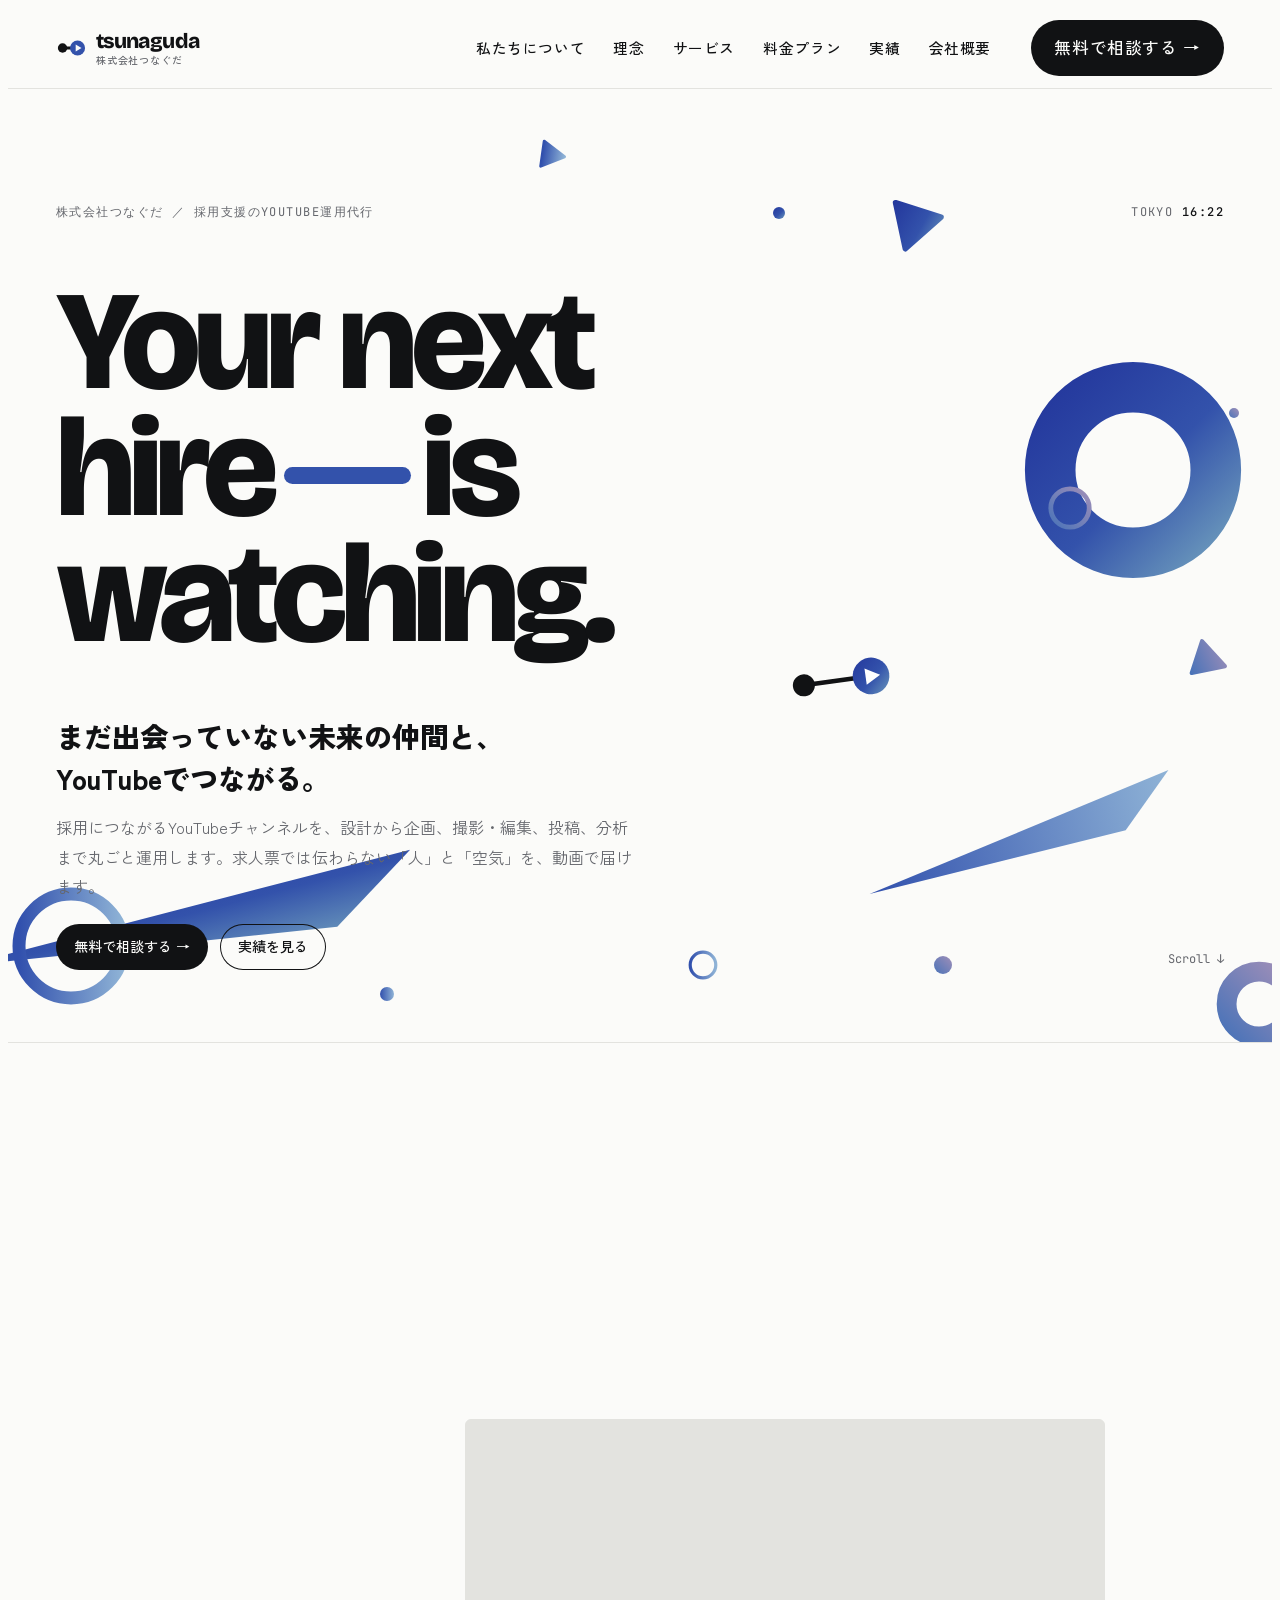
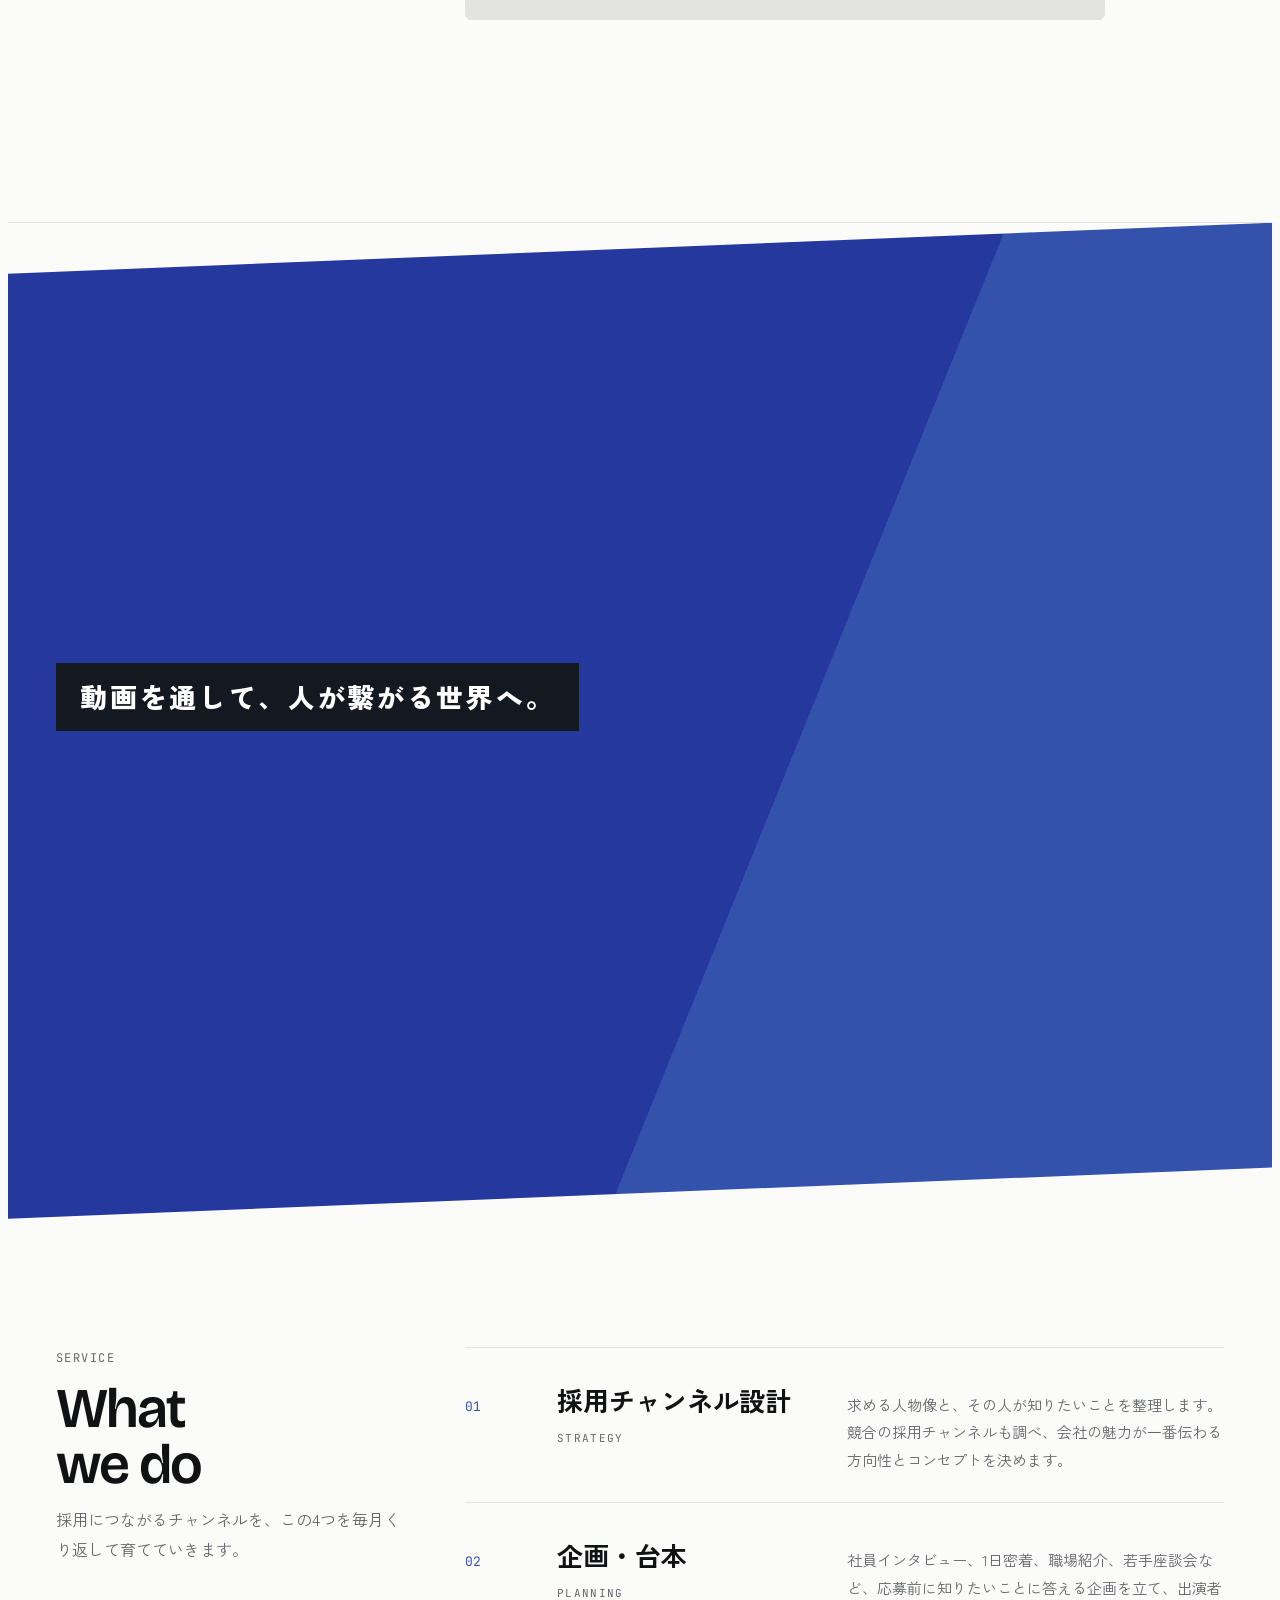
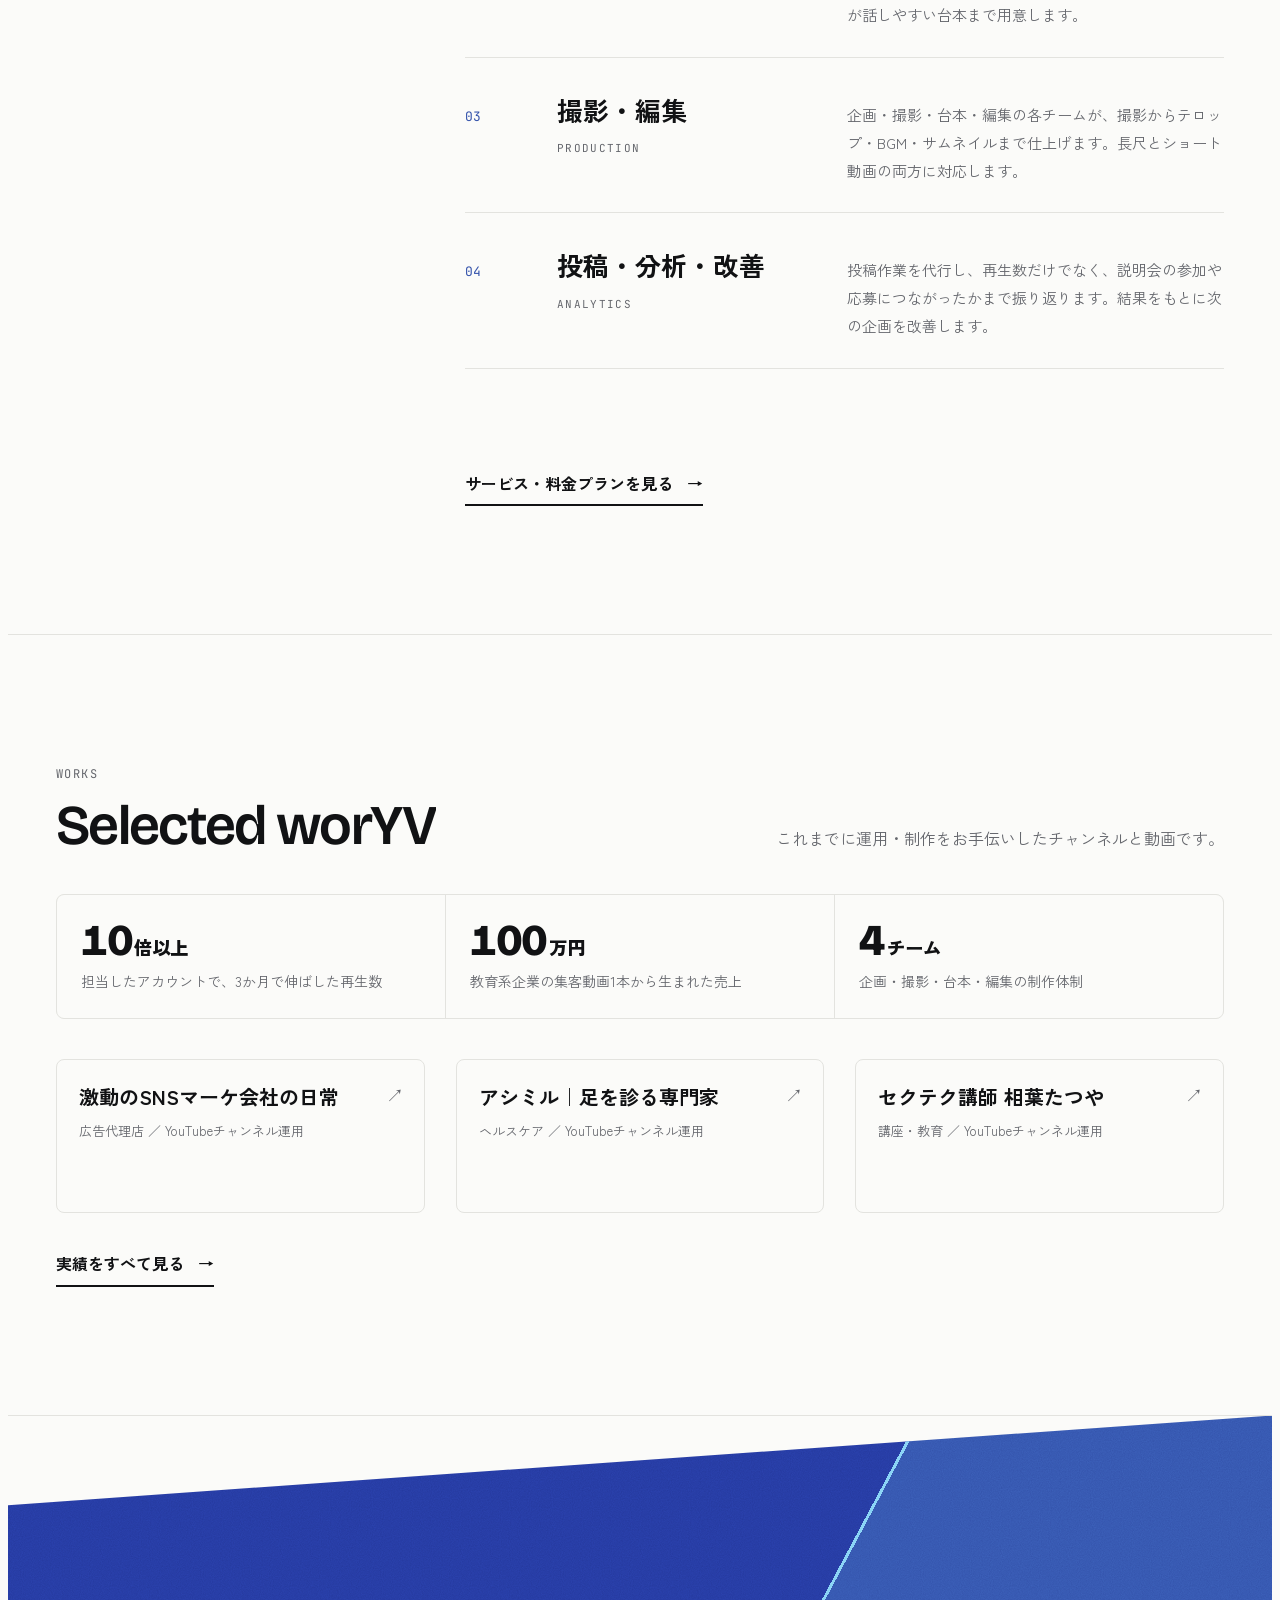
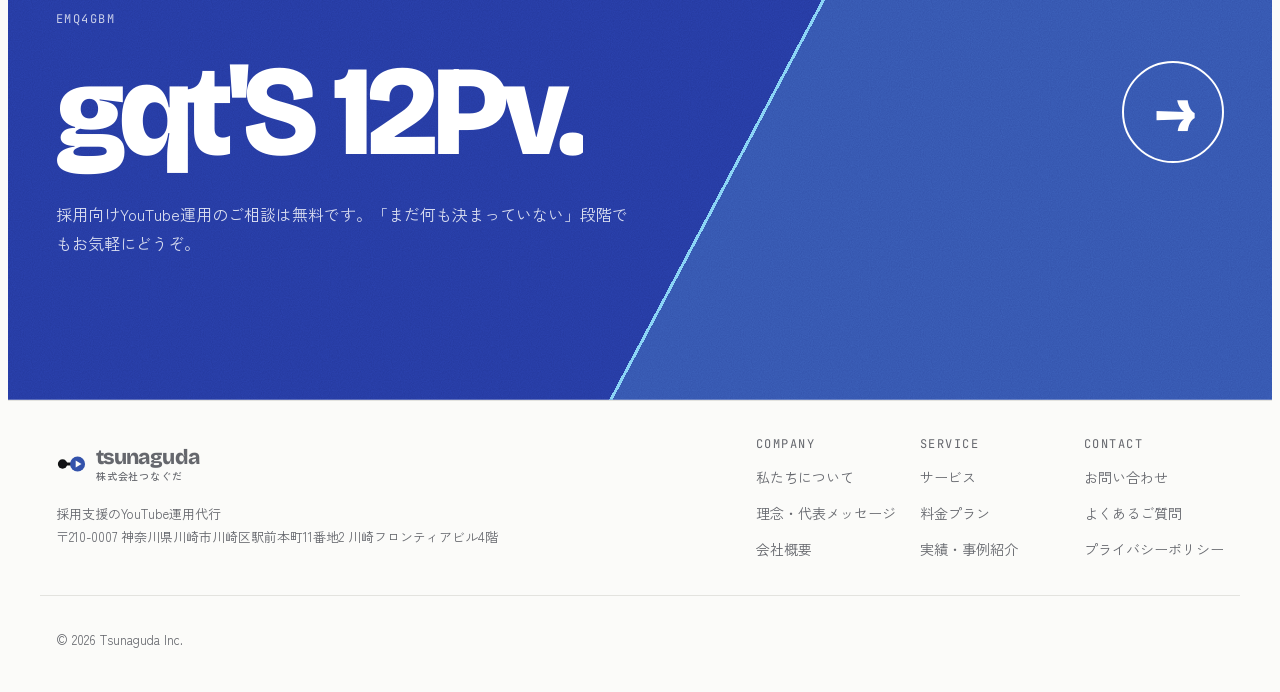
==== index.html @ e2d6ec3a "Add favicon.ico, PNG icons and raster Organization logo for search results Co-Authored-By: Claude Op" ====
<!doctype html>
<html lang="ja">
<head>
<meta charset="utf-8">
<meta name="viewport" content="width=device-width, initial-scale=1, viewport-fit=cover">
<title>株式会社つなぐだ｜採用支援のYouTube運用代行</title>
<meta name="description" content="株式会社つなぐだ（tsunaguda）は、採用支援に特化したYouTube運用代行会社です。求人票では伝わらない社員や職場の姿を動画で届け、未来の仲間との出会いをつくります。">
<link rel="canonical" href="https://tsunaguda.com/">
<link rel="icon" href="favicon.ico" sizes="48x48">
<link rel="icon" href="assets/icon-192.png" type="image/png" sizes="192x192">
<link rel="icon" href="logo.svg" type="image/svg+xml">
<link rel="apple-touch-icon" href="assets/apple-touch-icon.png">
<meta name="apple-mobile-web-app-title" content="つなぐだ">
<meta property="og:type" content="website">
<meta property="og:site_name" content="株式会社つなぐだ">
<meta property="og:title" content="株式会社つなぐだ｜採用支援のYouTube運用代行">
<meta property="og:description" content="株式会社つなぐだ（tsunaguda）は、採用支援に特化したYouTube運用代行会社です。求人票では伝わらない社員や職場の姿を動画で届け、未来の仲間との出会いをつくります。">
<meta property="og:url" content="https://tsunaguda.com/">
<meta property="og:locale" content="ja_JP">
<meta property="og:image" content="https://tsunaguda.com/assets/og.jpg">
<meta property="og:image:width" content="1200">
<meta property="og:image:height" content="630">
<meta property="og:image:alt" content="株式会社つなぐだ 採用支援のYouTube運用代行">
<meta name="twitter:card" content="summary_large_image">
<meta name="twitter:image" content="https://tsunaguda.com/assets/og.jpg">
<script type="application/ld+json">{"@context": "https://schema.org", "@type": "Organization", "name": "株式会社つなぐだ", "alternateName": ["つなぐだ", "tsunaguda", "Tsunaguda Inc.", "ツナグダ", "株式会社ツナグダ"], "url": "https://tsunaguda.com/", "logo": "https://tsunaguda.com/assets/logo-512.png", "description": "採用支援のYouTubeチャンネル運用代行／動画の企画・制作／UGCショート動画広告の制作", "slogan": "動画を通して人と人がつながる世界の実現", "foundingDate": "2026-09-01", "founder": {"@type": "Person", "name": "水谷 柾一朗"}, "address": {"@type": "PostalAddress", "postalCode": "210-0007", "addressRegion": "神奈川県", "addressLocality": "川崎市川崎区", "streetAddress": "駅前本町11番地2 川崎フロンティアビル4階", "addressCountry": "JP"}, "legalName": "株式会社つなぐだ", "identifier": {"@type": "PropertyValue", "propertyID": "法人番号", "value": "8020001170262"}, "email": "m.mizutani@tsunaguda.com", "@id": "https://tsunaguda.com/#organization"}</script>
<script type="application/ld+json">{"@context": "https://schema.org", "@type": "WebSite", "@id": "https://tsunaguda.com/#website", "url": "https://tsunaguda.com/", "name": "株式会社つなぐだ", "alternateName": "つなぐだ", "inLanguage": "ja", "publisher": {"@id": "https://tsunaguda.com/#organization"}}</script>
<link rel="preconnect" href="https://fonts.googleapis.com">
<link rel="preconnect" href="https://fonts.gstatic.com" crossorigin>
<link rel="stylesheet" href="https://fonts.googleapis.com/css2?family=Bricolage+Grotesque:opsz,wght@12..96,400;12..96,600;12..96,800&family=Zen+Kaku+Gothic+New:wght@400;500;700;900&family=JetBrains+Mono:wght@400;500&display=swap">
<link rel="stylesheet" href="assets/style.css?v=202610220549">
<script>document.documentElement.classList.add('js');try{var t=sessionStorage.getItem('pt');if(t){sessionStorage.removeItem('pt');document.documentElement.classList.add('seen','pt-in');window.__pt=t;}}catch(e){}</script>
</head>
<body>
<svg width="0" height="0" style="position:absolute" aria-hidden="true">
  <symbol id="mark" viewBox="0 0 32 32">
    <!-- 2つの点を線でつなぎ、右の点を再生ボタンにした「つなぐ」マーク -->
    <path class="mk-l" d="M8 16 H20"/>
    <circle class="mk-a" cx="7" cy="16" r="5"/>
    <circle class="mk-b" cx="23" cy="16" r="8"/>
    <path class="mk-p" d="M21 12.2 L27.2 16 L21 19.8 Z"/>
  </symbol>
</svg>

<div class="pt" aria-hidden="true"><i class="pt-a"></i><i class="pt-b"></i></div>
<div class="intro grain" aria-hidden="true">
  <div class="intro-inner">
    <svg class="intro-mark" viewBox="0 0 32 32"><path class="im-line" d="M8 16 H20"/><circle class="im-a" cx="7" cy="16" r="5"/><circle class="im-b" cx="23" cy="16" r="8"/><path class="im-p" d="M21 12.2 L27.2 16 L21 19.8 Z"/></svg>
    <div class="intro-word"><span style="--i:0">t</span><span style="--i:1">s</span><span style="--i:2">u</span><span style="--i:3">n</span><span style="--i:4">a</span><span style="--i:5">g</span><span style="--i:6">u</span><span style="--i:7">d</span><span style="--i:8">a</span></div>
    <div class="intro-sub">YouTube for Recruiting</div>
  </div>
</div>
<header>
  <div class="wrap">
    <a class="logo" href="./" aria-label="株式会社つなぐだ ホームへ">
      <svg><use href="#mark"/></svg>
      <span class="word">tsunaguda<small>株式会社つなぐだ</small></span>
    </a>
    <button class="menu-btn" id="menu-btn" type="button" aria-expanded="false" aria-controls="gnav"><span></span><span></span><span class="sr">メニュー</span></button>
    <nav aria-label="メインメニュー" id="gnav">
      <a href="about/">私たちについて</a>
      <a href="philosophy/">理念</a>
      <a href="service/">サービス</a>
      <a href="plan/">料金プラン</a>
      <a href="works/">実績</a>
      <a href="company/">会社概要</a>
      <a class="btn" href="contact/">無料で相談する →</a>
    </nav>
  </div>
</header>

<main id="top">
  <section class="hero">
    <div class="wrap">
      <div class="hero-meta">
        <h1 class="label" style="font-size:12px;font-weight:400">株式会社つなぐだ ／ 採用支援のYouTube運用代行</h1>
        <span class="label clock">Tokyo <b id="clock">--:--</b></span>
      </div>
      <p class="display" aria-hidden="true"><span class="ln"><span>Your next</span></span><span class="ln"><span>hire<span class="thread"></span>is</span></span><span class="ln"><span>watching.</span></span></p>
      <div class="hero-foot">
        <div class="hero-copy">
          <strong>まだ出会っていない未来の仲間と、<br>YouTubeでつながる。</strong>
          <p>採用につながるYouTubeチャンネルを、設計から企画、撮影・編集、投稿、分析まで丸ごと運用します。求人票では伝わらない「人」と「空気」を、動画で届けます。</p>
          <div class="hero-cta">
            <a class="btn" href="contact/">無料で相談する →</a>
            <a class="btn btn-ghost" href="works/">実績を見る</a>
          </div>
        </div>
        <a class="scroll" href="#home-about" style="text-decoration:none">Scroll ↓</a>
      </div>
    </div>
  </section>

  <section class="block" id="home-about" style="border-top:1px solid var(--line)">
    <div class="wrap grid2">
      <div class="sec-head"><div class="label">About us</div><h2 class="sec-title">Why<br>YouTube<br>for hiring</h2></div>
      <div class="body">
        <p class="lead">求人票では伝わらない、<br>会社の「人」と「空気」を届ける。</p>
        <p>株式会社つなぐだは、採用支援を目的としたYouTube運用を専門にお手伝いする会社です。求人票では伝わらない社員の言葉や職場の一日を動画で届け、会社と未来の仲間との最初の出会いをつくります。</p>
        <div class="probs" aria-label="こんなお悩みはありませんか">
          <div>求人媒体に出しても応募が集まらない</div>
          <div>若い世代に会社の魅力が伝わらない</div>
          <div>入社後のミスマッチや早期離職が多い</div>
          <div>社内に撮影・編集できる人がいない</div>
        </div>
        <div class="more"><a class="more-link" href="about/">私たちについて<i aria-hidden="true">→</i></a></div>
      </div>
    </div>
  </section>

  <section class="brand-band grain" aria-label="理念">
    <div class="wrap">
      <p class="kicker">Philosophy</p>
      <h2 lang="en">Connect people.</h2>
      <p class="tagline"><span>動画を通して、人が繋がる世界へ。</span></p>
      <p class="lines"><span>求人票では伝わらない、人の温度がある。</span><span>動画なら、その温度ごと届けられる。</span><span>私たちは動画で、会社と未来の仲間をつなぎます。</span></p>
      <a class="more-link" href="philosophy/">理念・代表メッセージを見る<i aria-hidden="true">→</i></a>
    </div>
    <svg class="e5-line" aria-hidden="true"><path/></svg>
    <div class="e5" aria-hidden="true"><i class="e5-play"></i><i class="e5-bar"><b></b></i></div>
  </section>

  <section class="block" id="service">
    <div class="wrap grid2">
      <div class="sec-head"><div class="label">Service</div><h2 class="sec-title">What<br>we do</h2><p class="body" style="color:var(--muted);margin:0">採用につながるチャンネルを、この4つを毎月くり返して育てていきます。</p></div>
      <ol class="svc">
        <li><span class="no">01</span><h3>採用チャンネル設計<small>Strategy</small></h3><p>求める人物像と、その人が知りたいことを整理します。競合の採用チャンネルも調べ、会社の魅力が一番伝わる方向性とコンセプトを決めます。</p></li>
        <li><span class="no">02</span><h3>企画・台本<small>Planning</small></h3><p>社員インタビュー、1日密着、職場紹介、若手座談会など、応募前に知りたいことに答える企画を立て、出演者が話しやすい台本まで用意します。</p></li>
        <li><span class="no">03</span><h3>撮影・編集<small>Production</small></h3><p>企画・撮影・台本・編集の各チームが、撮影からテロップ・BGM・サムネイルまで仕上げます。長尺とショート動画の両方に対応します。</p></li>
        <li><span class="no">04</span><h3>投稿・分析・改善<small>Analytics</small></h3><p>投稿作業を代行し、再生数だけでなく、説明会の参加や応募につながったかまで振り返ります。結果をもとに次の企画を改善します。</p></li>
      </ol>
      <div></div><div class="more"><a class="more-link" href="service/">サービス・料金プランを見る<i aria-hidden="true">→</i></a></div>
    </div>
  </section>

  <section class="block" id="works">
    <div class="wrap">
      <div class="works-head">
        <div class="sec-head"><div class="label">Works</div><h2 class="sec-title">Selected works</h2></div>
        <p style="margin:0;color:var(--muted);max-width:28em">これまでに運用・制作をお手伝いしたチャンネルと動画です。</p>
      </div>
      <div class="stats">
        <div><b>10<small>倍以上</small></b><span>担当したアカウントで、3か月で伸ばした再生数</span></div>
        <div><b>100<small>万円</small></b><span>教育系企業の集客動画1本から生まれた売上</span></div>
        <div><b>4<small>チーム</small></b><span>企画・撮影・台本・編集の制作体制</span></div>
      </div>
      <div class="works">
        <a class="work" href="https://www.youtube.com/channel/UC2Y6CIbPFPupgk979OOxwng" target="_blank" rel="noopener"><div class="work-meta"><b>激動のSNSマーケ会社の日常</b><span>広告代理店 ／ YouTubeチャンネル運用</span></div><i class="work-arrow" aria-hidden="true">↗</i></a>
        <a class="work" href="https://www.youtube.com/@ashimiru_official" target="_blank" rel="noopener"><div class="work-meta"><b>アシミル｜足を診る専門家</b><span>ヘルスケア ／ YouTubeチャンネル運用</span></div><i class="work-arrow" aria-hidden="true">↗</i></a>
        <a class="work" href="https://www.youtube.com/@sekuteku_aiba2" target="_blank" rel="noopener"><div class="work-meta"><b>セクテク講師 相葉たつや</b><span>講座・教育 ／ YouTubeチャンネル運用</span></div><i class="work-arrow" aria-hidden="true">↗</i></a>
      </div>
      <div class="more"><a class="more-link" href="works/">実績をすべて見る<i aria-hidden="true">→</i></a></div>
    </div>
  </section>

  <section class="cta-band">
    <div class="wrap">
      <div class="label">Contact</div>
      <a class="cta-link" href="contact/"><span>Let's talk<em>.</em></span><i aria-hidden="true">→</i></a>
      <p>採用向けYouTube運用のご相談は無料です。「まだ何も決まっていない」段階でもお気軽にどうぞ。</p>
    </div>
  </section>
</main>

<footer>
  <div class="wrap foot-grid">
    <div class="foot-brand">
      <a class="logo" href="./" aria-label="ホームへ"><svg><use href="#mark"/></svg><span class="word">tsunaguda<small>株式会社つなぐだ</small></span></a>
      <p>採用支援のYouTube運用代行<br>〒210-0007 神奈川県川崎市川崎区駅前本町11番地2 川崎フロンティアビル4階</p>
    </div>
    <nav class="foot-nav" aria-label="フッターメニュー">
      <div><span class="label">Company</span><a href="about/">私たちについて</a><a href="philosophy/">理念・代表メッセージ</a><a href="company/">会社概要</a></div>
      <div><span class="label">Service</span><a href="service/">サービス</a><a href="plan/">料金プラン</a><a href="works/">実績・事例紹介</a></div>
      <div><span class="label">Contact</span><a href="contact/">お問い合わせ</a><a href="service/#faq">よくあるご質問</a><a href="privacy/">プライバシーポリシー</a></div>
    </nav>
  </div>
  <div class="wrap foot-bottom"><span>© 2026 Tsunaguda Inc.</span></div>
</footer>
<script src="assets/main.js?v=202610220549"></script>
</body>
</html>
---- assets/style.css ----
/* Layout: 白地の大きな余白 + 巨大な欧文見出し。各セクションは「英字ラベル | 日本語本文」の2カラム。ロゴの「つなぐ線」をページ全体のモチーフにする */
:root{
  --bg:#fbfbf9;
  --fg:#111214;
  --muted:#65676d;
  --line:#e3e3df;
  --panel:#f1f1ed;
  --accent:#2f4bff;
  --on-accent:#ffffff;
  --font-display:"Bricolage Grotesque","Helvetica Neue",Arial,sans-serif;
  --font-body:"Zen Kaku Gothic New","Hiragino Sans","Yu Gothic",sans-serif;
  --font-mono:"JetBrains Mono",ui-monospace,Menlo,monospace;
}
@media (prefers-color-scheme: dark){:root:not([data-theme="light"]){
  --bg:#0f1012;--fg:#f1f1ec;--muted:#9a9ca2;--line:#26282c;--panel:#17191c;--accent:#7d8cff;--on-accent:#0f1012;color-scheme:dark}}
:root[data-theme="dark"]{
  --bg:#0f1012;--fg:#f1f1ec;--muted:#9a9ca2;--line:#26282c;--panel:#17191c;--accent:#7d8cff;--on-accent:#0f1012;color-scheme:dark}

*{box-sizing:border-box}
html{scroll-behavior:smooth}
@media (prefers-reduced-motion:reduce){html{scroll-behavior:auto}}
body{background:var(--bg);color:var(--fg);font-family:var(--font-body);font-size:16px;line-height:1.85;-webkit-font-smoothing:antialiased}
body::before{content:"";position:fixed;inset:0 0 auto;height:env(safe-area-inset-top,0px);z-index:10;background:var(--bg)}
a{color:inherit}
.wrap{max-width:1200px;margin:0 auto;padding-left:max(16px,env(safe-area-inset-left,0px));padding-right:max(16px,env(safe-area-inset-right,0px))}
.label{font-family:var(--font-mono);font-size:12px;letter-spacing:.12em;text-transform:uppercase;color:var(--muted)}
h1,h2,h3{text-wrap:balance;margin:0}
:focus-visible{outline:2px solid var(--accent);outline-offset:3px}
.ph{background:color-mix(in srgb,var(--accent) 14%,transparent);border-radius:3px;padding:0 4px}

/* logo */
.logo{display:inline-flex;align-items:center;gap:10px;text-decoration:none}
.logo svg{width:30px;height:30px;flex:none}
.logo .word{font-family:var(--font-display);font-weight:800;font-size:21px;letter-spacing:-.03em;line-height:1}
.logo .word small{display:block;font-family:var(--font-body);font-weight:500;font-size:10px;letter-spacing:.08em;color:var(--muted);margin-top:3px}
.mk-a{fill:var(--fg)}.mk-b{fill:var(--accent)}.mk-l{stroke:var(--fg);stroke-width:3;stroke-linecap:round;fill:none}.mk-p{fill:var(--bg)}

/* header */
header{position:sticky;top:env(safe-area-inset-top,0px);z-index:5;background:color-mix(in srgb,var(--bg) 88%,transparent);backdrop-filter:blur(10px);border-bottom:1px solid var(--line)}
header .wrap{display:flex;align-items:center;justify-content:space-between;gap:16px;padding-block:12px}
nav{display:flex;align-items:center;gap:26px;font-size:14px}
nav a{text-decoration:none}
nav a:not(.btn):hover{color:var(--accent)}
.btn{display:inline-flex;align-items:center;gap:8px;background:var(--fg);color:var(--bg);padding:10px 18px;border-radius:999px;text-decoration:none;font-weight:500;font-size:14px;border:0;cursor:pointer;font-family:inherit;transition:background .2s,color .2s}
.btn:hover{background:var(--accent);color:var(--on-accent)}
.btn-ghost{background:transparent;color:var(--fg);box-shadow:inset 0 0 0 1px var(--fg)}
@media (max-width:820px){nav a:not(.btn){display:none}}

/* hero */
.hero{padding-block:clamp(56px,9vw,112px) clamp(40px,6vw,72px)}
.hero-meta{display:flex;flex-wrap:wrap;justify-content:space-between;gap:12px;margin-bottom:clamp(28px,5vw,56px)}
.clock{font-variant-numeric:tabular-nums}
.clock b{color:var(--fg);font-weight:500}
.hero .display{margin:0;font-family:var(--font-display);font-weight:800;font-size:clamp(48px,11vw,156px);line-height:.9;letter-spacing:-.045em}
.hero .display .thread{display:inline-block;width:.9em;height:.12em;background:var(--accent);border-radius:99px;vertical-align:.22em;margin-inline:.08em}
.hero-foot{display:grid;grid-template-columns:minmax(0,1fr) auto;gap:24px;align-items:end;margin-top:clamp(32px,5vw,56px)}
.hero-copy{display:grid;gap:14px;max-width:36em}
.hero-copy strong{font-size:clamp(20px,2.4vw,28px);font-weight:900;line-height:1.5}
.hero-copy p{margin:0;color:var(--muted)}
.hero-cta{display:flex;flex-wrap:wrap;gap:12px;margin-top:8px}
@media (max-width:640px){.hero-foot{grid-template-columns:1fr}.scroll{display:none}}
.scroll{font-family:var(--font-mono);font-size:12px;color:var(--muted)}

/* ticker */
.ticker{border-block:1px solid var(--line);overflow:hidden;padding-block:18px;white-space:nowrap}
.ticker-track{display:inline-flex;gap:48px;animation:tick 32s linear infinite;font-family:var(--font-display);font-weight:600;font-size:clamp(22px,3vw,34px);letter-spacing:-.02em}
.ticker-track span::after{content:"";display:inline-block;width:28px;height:4px;border-radius:9px;background:var(--accent);vertical-align:middle;margin-left:48px}
@keyframes tick{to{transform:translateX(-50%)}}
@media (prefers-reduced-motion:reduce){.ticker-track{animation:none}}

/* sections */
section.block{padding-block:clamp(72px,10vw,128px);border-bottom:1px solid var(--line)}
.grid2{display:grid;grid-template-columns:minmax(0,1fr) minmax(0,2.2fr);gap:clamp(24px,5vw,80px)}
@media (max-width:860px){.grid2{grid-template-columns:1fr}}
.sec-head{display:grid;gap:12px;align-content:start}
.sec-title{font-family:var(--font-display);font-weight:600;font-size:clamp(34px,5vw,56px);letter-spacing:-.03em;line-height:1}
.lead{font-size:clamp(22px,2.8vw,32px);font-weight:900;line-height:1.55;margin:0 0 24px}
.body{max-width:40em}
.body p{margin:0 0 1em}

/* problems */
.probs{display:grid;grid-template-columns:repeat(2,minmax(0,1fr));gap:1px;background:var(--line);border:1px solid var(--line);border-radius:6px;overflow:hidden;margin-top:28px}
.probs div{background:var(--bg);padding:20px 22px;font-weight:500;display:flex;gap:12px;align-items:baseline}
.probs div::before{content:"";flex:none;width:8px;height:8px;border-radius:50%;background:var(--accent);transform:translateY(-2px)}
@media (max-width:560px){.probs{grid-template-columns:1fr}}

/* service steps */
.svc{list-style:none;margin:0;padding:0;border-top:1px solid var(--line)}
.svc li{display:grid;grid-template-columns:72px minmax(0,1fr) minmax(0,1.4fr);gap:20px;padding-block:28px;border-bottom:1px solid var(--line);align-items:baseline;transition:padding .25s}
.svc li:hover{padding-left:8px}
.svc .no{font-family:var(--font-mono);font-size:13px;color:var(--accent)}
.svc h3{font-size:clamp(20px,2.2vw,26px);font-weight:700}
.svc h3 small{display:block;font-family:var(--font-mono);font-size:11px;letter-spacing:.12em;text-transform:uppercase;color:var(--muted);font-weight:400;margin-top:4px}
.svc p{margin:0;color:var(--muted);font-size:15px}
@media (max-width:640px){.svc li{grid-template-columns:44px minmax(0,1fr)}.svc p{grid-column:2}}

/* plans */
.plans{display:grid;grid-template-columns:repeat(3,minmax(0,1fr));gap:clamp(12px,2vw,24px)}
@media (max-width:900px){.plans{grid-template-columns:1fr}}
.plan{border:1px solid var(--line);border-radius:8px;padding:28px;display:grid;gap:14px;align-content:start}
.plan.pick{border-color:var(--fg);box-shadow:inset 0 0 0 1px var(--fg)}
.plan .tag{justify-self:start;font-family:var(--font-mono);font-size:11px;letter-spacing:.1em;background:var(--accent);color:var(--on-accent);padding:3px 8px;border-radius:99px}
.plan h3{font-size:22px;font-weight:700}
.price{font-family:var(--font-display);font-weight:800;font-size:clamp(30px,3.4vw,40px);letter-spacing:-.03em;font-variant-numeric:tabular-nums;line-height:1}
.price small{font-family:var(--font-body);font-size:14px;font-weight:500;color:var(--muted);letter-spacing:0}
.plan ul{margin:0;padding:0;list-style:none;display:grid;gap:6px;font-size:15px}
.plan li::before{content:"— ";color:var(--muted)}
.fine{font-size:13px;color:var(--muted);margin-top:20px}

/* works */
.works-head{display:flex;justify-content:space-between;align-items:end;gap:16px;flex-wrap:wrap;margin-bottom:40px}
.works{display:grid;grid-template-columns:repeat(3,minmax(0,1fr));gap:clamp(16px,2.4vw,32px)}
@media (max-width:900px){.works{grid-template-columns:repeat(2,minmax(0,1fr))}}
@media (max-width:520px){.works{grid-template-columns:1fr}}
.work{text-decoration:none;display:grid;gap:12px}
.thumb{aspect-ratio:16/9;max-width:100%;border-radius:6px;overflow:hidden;background:var(--panel);position:relative;display:grid;place-items:center}
.thumb .play{width:56px;height:56px;border-radius:50%;background:color-mix(in srgb,var(--bg) 85%,transparent);display:grid;place-items:center;transition:transform .35s}
.thumb .play::before{content:"";border-left:16px solid var(--fg);border-top:10px solid transparent;border-bottom:10px solid transparent;margin-left:4px}
.work:hover .play{transform:scale(1.12)}
.thumb .dur{position:absolute;right:10px;bottom:8px;font-family:var(--font-mono);font-size:11px;background:var(--fg);color:var(--bg);padding:1px 6px;border-radius:3px}
.t1{background:linear-gradient(135deg,var(--panel),color-mix(in srgb,var(--accent) 24%,var(--panel)))}
.t2{background:repeating-linear-gradient(90deg,var(--panel) 0 22px,color-mix(in srgb,var(--fg) 6%,var(--panel)) 22px 23px)}
.t3{background:radial-gradient(circle at 30% 30%,color-mix(in srgb,var(--accent) 30%,var(--panel)),var(--panel) 60%)}
.work-meta{display:grid;gap:2px;font-size:15px}
.work-meta b{font-weight:700}
.work-meta span{color:var(--muted);font-size:13px}

/* flow */
.flow{list-style:none;margin:0;padding:0;display:grid;grid-template-columns:repeat(5,minmax(0,1fr));gap:0;counter-reset:f}
.flow li{position:relative;padding:22px 18px 0 0;border-top:2px solid var(--line);display:grid;gap:6px;align-content:start}
.flow li::before{content:"";position:absolute;top:-7px;left:0;width:12px;height:12px;border-radius:50%;background:var(--bg);border:2px solid var(--accent)}
.flow li:first-child::before{background:var(--accent)}
.flow .no{font-family:var(--font-mono);font-size:12px;color:var(--accent)}
.flow b{font-size:17px}
.flow span{font-size:14px;color:var(--muted)}
@media (max-width:860px){.flow{grid-template-columns:1fr;gap:0;border-left:2px solid var(--line);margin-left:6px}
  .flow li{border-top:0;padding:0 0 26px 24px}.flow li::before{top:6px;left:-8px}}

/* faq */
.faq{border-top:1px solid var(--line)}
.faq details{border-bottom:1px solid var(--line)}
.faq summary{cursor:pointer;list-style:none;padding-block:22px;font-weight:700;font-size:17px;display:flex;justify-content:space-between;gap:16px}
.faq summary::-webkit-details-marker{display:none}
.faq summary::after{content:"+";font-family:var(--font-mono);color:var(--accent);font-size:20px;line-height:1}
.faq details[open] summary::after{content:"−"}
.faq p{margin:0 0 22px;color:var(--muted);max-width:40em}

/* contact */
.contact{padding-block:clamp(80px,11vw,150px);border-bottom:1px solid var(--line)}
.contact h2{font-family:var(--font-display);font-weight:800;font-size:clamp(46px,10vw,132px);line-height:.95;letter-spacing:-.045em;margin:20px 0 28px}
.contact h2 span{color:var(--accent)}
.contact-grid{display:grid;grid-template-columns:minmax(0,1fr) minmax(0,1.3fr);gap:clamp(24px,5vw,72px)}
@media (max-width:860px){.contact-grid{grid-template-columns:1fr}}
form{display:grid;gap:16px}
.field{display:grid;gap:6px}
.field label{font-size:14px;font-weight:500}
.field label em{font-style:normal;color:var(--accent);font-size:12px;margin-left:6px}
input,select,textarea{font:inherit;color:var(--fg);background:var(--panel);border:1px solid var(--line);border-radius:6px;padding:12px 14px;width:100%}
input:focus,select:focus,textarea:focus{outline:2px solid var(--accent);outline-offset:0;border-color:transparent}
textarea{min-height:130px;resize:vertical}
.row2{display:grid;grid-template-columns:1fr 1fr;gap:16px}
@media (max-width:560px){.row2{grid-template-columns:1fr}}
.sent{background:var(--panel);border-radius:6px;padding:14px 16px;font-size:14px}

/* company */
.company{display:grid;grid-template-columns:auto minmax(0,1fr);margin:0;border-top:1px solid var(--line)}
.company dt,.company dd{margin:0;padding-block:16px;border-bottom:1px solid var(--line)}
.company dt{color:var(--muted);font-size:14px;padding-right:40px}

footer .wrap{display:flex;flex-wrap:wrap;justify-content:space-between;align-items:center;gap:16px;padding-block:32px;font-size:13px;color:var(--muted)}
footer nav{gap:20px;font-size:13px}
footer nav a{display:inline!important}
.works{grid-template-columns:repeat(2,minmax(0,1fr))!important}
@media (max-width:560px){.works{grid-template-columns:1fr!important}}
.thumb .tname{position:absolute;left:14px;bottom:10px;right:70px;font-weight:700;font-size:15px;line-height:1.3;color:var(--fg)}
.t4{background:linear-gradient(160deg,color-mix(in srgb,var(--fg) 8%,var(--panel)),color-mix(in srgb,var(--accent) 18%,var(--panel)))}
.plan .price{font-size:clamp(28px,3vw,38px)}
.plan .price small{font-size:14px}

/* ===== Opening ===== */
:root{--intro:2.05s}
html.seen{--intro:0s}
.intro{position:fixed;inset:0;z-index:60;background:var(--fg);color:var(--bg);display:grid;place-items:center;pointer-events:none;
  animation:introOut .8s cubic-bezier(.76,0,.24,1) 1.55s forwards}
html.seen .intro{display:none}
.intro-inner{display:grid;justify-items:center;gap:22px;padding-inline:16px}
.intro-mark{width:clamp(88px,14vw,128px);height:auto;overflow:visible}
.im-line{stroke:var(--bg);stroke-width:3;stroke-linecap:round;fill:none;stroke-dasharray:14;stroke-dashoffset:14;animation:draw .45s ease-out .35s forwards}
.im-a{fill:var(--bg);transform-origin:7px 16px;transform:scale(0);animation:pop .45s cubic-bezier(.34,1.56,.64,1) .1s forwards}
.im-b{fill:var(--accent);transform-origin:23px 16px;transform:scale(0);animation:pop .5s cubic-bezier(.34,1.56,.64,1) .6s forwards}
.im-p{fill:var(--fg);opacity:0;animation:fade .3s ease-out .95s forwards}
.intro-word{display:flex;overflow:hidden;font-family:var(--font-display);font-weight:800;font-size:clamp(34px,6vw,56px);letter-spacing:-.035em;line-height:1.1}
.intro-word span{display:inline-block;transform:translateY(105%);animation:rise .6s cubic-bezier(.2,.8,.2,1) forwards;animation-delay:calc(.75s + var(--i)*.04s)}
.intro-sub{font-family:var(--font-mono);font-size:11px;letter-spacing:.2em;text-transform:uppercase;opacity:0;animation:fade .5s ease-out 1.05s forwards;color:color-mix(in srgb,var(--bg) 65%,var(--fg))}
@keyframes introOut{to{transform:translateY(-100%);visibility:hidden}}
@keyframes draw{to{stroke-dashoffset:0}}
@keyframes pop{to{transform:scale(1)}}
@keyframes fade{to{opacity:1}}
@keyframes rise{to{transform:translateY(0)}}
/* hero entrance */
.hero .display .ln{display:block;overflow:hidden;padding-bottom:.06em;margin-bottom:-.06em}
.hero .display .ln>span{display:inline-block;animation:lineUp 1s cubic-bezier(.2,.8,.2,1) backwards;animation-delay:var(--intro)}
.hero .display .ln:nth-child(2)>span{animation-delay:calc(var(--intro) + .1s)}
.hero .display .ln:nth-child(3)>span{animation-delay:calc(var(--intro) + .2s)}
@keyframes lineUp{from{transform:translateY(110%)}}
.hero .display .thread{transform-origin:left center;animation:grow .9s cubic-bezier(.2,.8,.2,1) backwards;animation-delay:calc(var(--intro) + .45s)}
@keyframes grow{from{transform:scaleX(0)}}
.hero-meta,.hero-foot,header{animation:fadeUp .8s ease-out backwards}
header{animation-delay:calc(var(--intro) + .2s)}
.hero-meta{animation-delay:calc(var(--intro) + .1s)}
.hero-foot{animation-delay:calc(var(--intro) + .4s)}
.ticker{animation:fade .8s ease-out backwards;animation-delay:calc(var(--intro) + .6s)}
@keyframes fadeUp{from{opacity:0;transform:translateY(18px)}}
/* scroll progress line */
.progress{position:fixed;left:0;top:env(safe-area-inset-top,0px);height:2px;width:100%;background:var(--accent);transform-origin:0 50%;transform:scaleX(0);z-index:20}
@media (prefers-reduced-motion:reduce){
  .intro{display:none}
  .hero .display .ln>span,.hero .display .thread,.hero-meta,.hero-foot,header,.ticker{animation:none}
}
.mission{font-size:clamp(26px,3.6vw,44px);font-weight:900;line-height:1.45;margin:0 0 20px;text-wrap:balance}
.value,.message{margin-top:40px;padding-top:32px;border-top:1px solid var(--line);display:grid;gap:10px}
.value h3{font-family:var(--font-body);font-size:clamp(22px,2.6vw,30px);font-weight:900}
.value h3::before{content:"";display:inline-block;width:.9em;height:.14em;background:var(--accent);border-radius:9px;vertical-align:.3em;margin-right:.35em}
.value p,.message p{margin:0}
.message p+p{margin-top:.4em}
.message .sign{margin-top:12px;font-weight:700;text-align:right}
.stats{display:grid;grid-template-columns:repeat(3,minmax(0,1fr));gap:1px;background:var(--line);border:1px solid var(--line);border-radius:8px;overflow:hidden;margin-bottom:40px}
.stats div{background:var(--bg);padding:24px;display:grid;gap:6px;align-content:start}
.stats b{font-family:var(--font-display);font-weight:800;font-size:clamp(30px,3.6vw,44px);letter-spacing:-.03em;line-height:1;font-variant-numeric:tabular-nums}
.stats b small{font-family:var(--font-body);font-size:.42em;letter-spacing:0;margin-left:2px}
.stats span{font-size:14px;color:var(--muted)}
@media (max-width:760px){.stats{grid-template-columns:1fr}}

/* ===== multi-page ===== */
.sr{position:absolute;width:1px;height:1px;overflow:hidden;clip:rect(0 0 0 0)}
nav a[aria-current="page"]{color:var(--accent)}
.menu-btn{display:none;width:44px;height:44px;border:0;background:transparent;cursor:pointer;position:relative;color:var(--fg)}
.menu-btn span:not(.sr){position:absolute;left:11px;right:11px;height:2px;background:currentColor;border-radius:2px;transition:transform .3s}
.menu-btn span:nth-child(1){top:17px}.menu-btn span:nth-child(2){top:25px}
header.open .menu-btn span:nth-child(1){transform:translateY(4px) rotate(45deg)}
header.open .menu-btn span:nth-child(2){transform:translateY(-4px) rotate(-45deg)}
#gnav{gap:clamp(16px,2.2vw,36px);font-size:clamp(13px,1.15vw,15px);font-weight:500;letter-spacing:.04em}
#gnav .btn{font-family:var(--font-body);font-size:clamp(14px,1.3vw,17px);padding:.75em 1.4em;margin-left:clamp(0px,1vw,12px)}
#gnav a:not(.btn){position:relative;padding:6px 0}
#gnav a:not(.btn)::after{content:"";position:absolute;left:0;right:0;bottom:0;height:1px;background:currentColor;transform:scaleX(0);transform-origin:left;transition:transform .3s}
#gnav a:not(.btn):hover::after,#gnav a[aria-current="page"]::after{transform:scaleX(1)}
#gnav .btn[aria-current="page"]{color:#fff}
@media (min-width:769px){#gnav a:not(.btn){display:inline-block}}
@media (max-width:768px){
  .menu-btn{display:block}
  #gnav{position:fixed;inset:calc(env(safe-area-inset-top,0px) + 69px) 0 auto 0;background:var(--bg);border-bottom:1px solid var(--line);flex-direction:column;align-items:stretch;gap:0;padding:8px max(16px,env(safe-area-inset-right,0px)) 20px max(16px,env(safe-area-inset-left,0px));transform:translateY(-8px);opacity:0;visibility:hidden;transition:opacity .25s,transform .25s,visibility .25s}
  header.open #gnav{opacity:1;transform:none;visibility:visible}
  #gnav a:not(.btn){display:block;padding:14px 4px;border-bottom:1px solid var(--line);font-size:18px;font-weight:700}
  #gnav a:not(.btn)::after{display:none}
  #gnav .btn{margin-top:16px;justify-content:center}
}
.page-head{padding-block:clamp(56px,9vw,120px) clamp(40px,6vw,72px);border-bottom:1px solid var(--line)}
.page-head .display{margin:12px 0 0;font-family:var(--font-display);font-weight:800;font-size:clamp(52px,10vw,140px);line-height:.95;letter-spacing:-.045em}
.page-head .display em{font-style:normal;color:var(--accent)}
.page-head h1{font-size:clamp(18px,2vw,22px);font-weight:700;margin-top:18px}
.page-head .ln{display:block;overflow:hidden;padding-bottom:.06em}
.page-head .ln>span{display:inline-block;animation:lineUp .9s cubic-bezier(.2,.8,.2,1) backwards}
.page-head h1,.crumb{animation:fadeUp .7s ease-out .25s backwards}
.crumb{display:flex;gap:10px;font-family:var(--font-mono);font-size:12px;letter-spacing:.08em;color:var(--muted)}
.crumb a{text-decoration:none}.crumb a:hover{color:var(--accent)}
.more{margin-top:36px}
.more-link{display:inline-flex;align-items:center;gap:14px;font-weight:700;text-decoration:none;padding-bottom:6px;border-bottom:2px solid var(--fg);transition:gap .25s,color .2s,border-color .2s}
.more-link i{font-style:normal}
.more-link:hover{gap:22px;color:var(--accent);border-color:var(--accent)}
.cta-band{padding-block:clamp(80px,11vw,150px);border-bottom:1px solid var(--line)}
.cta-link{display:flex;align-items:center;justify-content:space-between;gap:24px;text-decoration:none;margin:18px 0 24px;font-family:var(--font-display);font-weight:800;font-size:clamp(48px,10vw,140px);letter-spacing:-.045em;line-height:1}
.cta-link em{font-style:normal;color:var(--accent)}
.cta-link i{font-style:normal;font-size:.5em;width:1.6em;height:1.6em;border-radius:50%;border:2px solid var(--fg);display:grid;place-items:center;flex:none;transition:background .25s,color .25s,transform .25s}
.cta-link:hover i{background:var(--accent);border-color:var(--accent);color:var(--on-accent);transform:rotate(-45deg)}
.cta-band p{margin:0;color:var(--muted);max-width:36em}
footer{border-top:1px solid var(--line)}
.foot-grid{display:grid;grid-template-columns:minmax(0,1fr) minmax(0,1.6fr);gap:40px;padding-block:56px 32px}
.foot-brand p{margin:16px 0 0;font-size:13px;color:var(--muted);line-height:1.8}
.foot-nav{display:grid;grid-template-columns:repeat(3,minmax(0,1fr));gap:24px}
.foot-nav div{display:grid;gap:10px;align-content:start}
.foot-nav a{font-size:14px;text-decoration:none}.foot-nav a:hover{color:var(--accent)}
.foot-bottom{padding-block:20px 32px;font-size:12px;color:var(--muted);border-top:1px solid var(--line)}
@media (max-width:760px){.foot-grid{grid-template-columns:1fr}.foot-nav{grid-template-columns:1fr 1fr}}
.legal h3{font-size:17px;margin:28px 0 6px}
.legal .body p{margin:0}
@media (prefers-reduced-motion:reduce){.page-head .ln>span,.page-head h1,.crumb{animation:none}}

/* ===== fixes ===== */
.crumb a{display:inline!important}
.hero .display .ln>span,.page-head .display .ln>span{padding-bottom:.1em;margin-bottom:-.1em}

/* ===== Page transition: two panels rise flat, leave upward with a slanted edge ===== */
:root{--pt1:#1c3366;--pt2:#0b1530}
.pt{position:fixed;inset:0;z-index:100;pointer-events:none;overflow:hidden;visibility:hidden}
html.pt-out .pt,html.pt-in .pt{visibility:visible}
html.pt-out .pt{pointer-events:auto}
.pt i{position:absolute;left:0;right:0;top:0;height:calc(100% + 14vw);transform:translateY(100%);
  clip-path:polygon(0 0,100% 0,100% 100%,0 calc(100% - 14vw))}
.pt-a{background:var(--pt1)}
.pt-b{background:var(--pt2)}
html.pt-out .pt-a{animation:ptUp .55s cubic-bezier(.76,0,.24,1) forwards}
html.pt-out .pt-b{animation:ptUp .55s cubic-bezier(.76,0,.24,1) .09s forwards}
html.pt-in .pt i{transform:none}
html.pt-in .pt-b{animation:ptAway .8s cubic-bezier(.76,0,.24,1) .12s both}
html.pt-in .pt-a{animation:ptAway .8s cubic-bezier(.76,0,.24,1) .22s both}
@keyframes ptUp{from{transform:translateY(100%)}to{transform:none}}
@keyframes ptAway{from{transform:none}to{transform:translateY(-100%)}}
@media (prefers-reduced-motion:reduce){.pt{display:none}}

/* ===== Brand blue (from reference: royal blue -> steel blue gradient with grain) ===== */
:root{--accent:#3352ab;--brand-deep:#24389d;--brand-mid:#4a73b8;--brand-light:#6a97bb;--brand-ink:#141821;
  --grad:linear-gradient(112deg,#24389d 0%,#3150ad 34%,#4a73b8 62%,#6a97bb 86%,#8a86a8 100%)}
@media (prefers-color-scheme: dark){:root:not([data-theme="light"]){--accent:#8ea8e6}}
:root[data-theme="dark"]{--accent:#8ea8e6}
.grain{isolation:isolate}
.brand-band{position:relative}
.grain::after{content:"";position:absolute;inset:0;z-index:-1;pointer-events:none;opacity:.22;mix-blend-mode:overlay;
  background-image:url("data:image/svg+xml,%3Csvg xmlns='http://www.w3.org/2000/svg' width='180' height='180'%3E%3Cfilter id='n'%3E%3CfeTurbulence type='fractalNoise' baseFrequency='.9' numOctaves='2' stitchTiles='stitch'/%3E%3CfeColorMatrix values='0 0 0 0 1 0 0 0 0 1 0 0 0 0 1 0 0 0 .9 0'/%3E%3C/filter%3E%3Crect width='100%25' height='100%25' filter='url(%23n)'/%3E%3C/svg%3E")}
.brand-band{color:#fff;background:var(--grad);clip-path:polygon(0 clamp(24px,4vw,64px),100% 0,100% calc(100% - clamp(24px,4vw,64px)),0 100%);padding-block:clamp(110px,13vw,190px)}
.brand-band>*{position:relative;z-index:0}
.brand-band .kicker{font-family:var(--font-display);font-weight:400;font-size:clamp(28px,3.6vw,50px);letter-spacing:-.03em;line-height:1}
.brand-band h2{font-family:var(--font-display);font-weight:800;font-size:clamp(46px,8vw,118px);letter-spacing:-.05em;line-height:.98;margin-top:clamp(18px,2.4vw,32px)}
.brand-band .lines{display:grid;gap:12px;justify-items:start;margin:clamp(36px,5vw,64px) 0 0 clamp(0px,11vw,170px)}
.brand-band .lines span{background:var(--brand-ink);color:#fff;padding:.55em 1em;font-weight:700;letter-spacing:.14em;font-size:clamp(14px,1.5vw,19px);line-height:1.5}
.brand-band .more-link{color:#fff;margin-top:clamp(32px,4vw,48px);display:inline-flex}
.brand-band .more-link i{border-color:#fff}
.intro{background:var(--grad)}
.intro .im-b{fill:#fff}.intro .im-p{fill:var(--brand-deep)}.intro .im-a{fill:#fff}.intro .im-line{stroke:#fff}
.intro .intro-word{color:#fff}.intro .intro-sub{color:rgba(255,255,255,.75)}
@media (max-width:520px){.brand-band .lines span{letter-spacing:.06em}.brand-band .lines{margin-left:0}}

/* ===== Scroll reveal (only when JS is running) ===== */
html.js .r-lines .rl{display:block;overflow:hidden;padding-bottom:.1em;margin-bottom:-.1em}
html.js .r-lines .rl>span{display:inline-block;transform:translateY(110%);transition:transform 1.05s cubic-bezier(.2,.8,.2,1);transition-delay:calc(var(--l,0)*90ms)}
html.js .r-lines.in .rl>span{transform:none}
html.js .rc{display:inline-block;opacity:0;transform:translateY(.45em);filter:blur(6px);transition:opacity .6s ease,transform .7s cubic-bezier(.2,.8,.2,1),filter .6s ease;transition-delay:calc(var(--i,0)*24ms + .1s)}
html.js .r-chars.in .rc{opacity:1;transform:none;filter:none}
html.js .r-up{opacity:0;transform:translateY(32px);transition:opacity .9s ease,transform 1.1s cubic-bezier(.2,.8,.2,1);transition-delay:calc(var(--i,0)*90ms)}
html.js .r-up.in{opacity:1;transform:none}
html.js .r-box{clip-path:inset(0 100% 0 0);transition:clip-path .9s cubic-bezier(.76,0,.24,1);transition-delay:calc(var(--i,0)*150ms + .25s)}
html.js .r-box.in{clip-path:inset(0 0 0 0)}
html.js .r-mask{clip-path:inset(0 0 100% 0);transition:clip-path 1.15s cubic-bezier(.76,0,.24,1);transition-delay:calc(var(--i,0)*110ms)}
html.js .r-mask.in{clip-path:inset(0 0 0 0)}
html.js .r-mask>*{transition:transform 1.6s cubic-bezier(.2,.8,.2,1);transition-delay:calc(var(--i,0)*110ms)}
html.js .r-mask:not(.in)>*{transform:scale(1.15)}
html.js .r-line{transform:scaleX(0);transform-origin:left;transition:transform 1.2s cubic-bezier(.76,0,.24,1)}
html.js .r-line.in{transform:none}
/* reduced motion: keep a gentle opacity fade, drop movement, blur and wipes */
@media (prefers-reduced-motion:reduce){
  html.js .r-up,html.js .rc,html.js .r-lines .rl>span,html.js .r-box,html.js .r-mask{transform:none!important;filter:none!important;clip-path:none!important;opacity:0;transition:opacity .8s ease!important}
  html.js .r-mask>*{transform:none!important;transition:none!important}
  html.js .r-up.in,html.js .r-chars.in .rc,html.js .r-lines.in .rl>span,html.js .r-box.in,html.js .r-mask.in{opacity:1}
}
.sent.err{box-shadow:inset 3px 0 0 #c2410c}
.thumb.has-img{background:#0e1016}
.thumb.has-img img{position:absolute;inset:0;width:100%;height:100%;max-width:100%;object-fit:cover;transition:transform .6s cubic-bezier(.2,.8,.2,1)}
.work:hover .thumb.has-img img{transform:scale(1.04)}
.thumb.has-img .play{position:relative;z-index:1;opacity:0;transition:opacity .3s,transform .35s}
.work:hover .thumb.has-img .play{opacity:1}
.work-meta b{display:-webkit-box;-webkit-line-clamp:2;-webkit-box-orient:vertical;overflow:hidden}
/* works as text cards (no thumbnails) */
.works .work{position:relative;display:grid;align-content:space-between;gap:28px;min-height:clamp(150px,16vw,200px);padding:22px 22px 20px;border:1px solid var(--line);border-radius:8px;transition:border-color .3s,background .3s}
.works .work:hover{border-color:var(--accent);background:color-mix(in srgb,var(--accent) 5%,transparent)}
.works .work-meta{gap:8px;padding-right:32px}
.works .work-meta b{font-size:clamp(17px,1.6vw,20px);line-height:1.45}
.works .work-meta span{font-size:13px;color:var(--muted)}
.work-arrow{position:absolute;top:18px;right:20px;font-style:normal;font-size:18px;color:var(--muted);transition:transform .3s,color .3s}
.works .work:hover .work-arrow{color:var(--accent);transform:translate(3px,-3px)}
.works .work-meta{order:2}
main .works{grid-template-columns:repeat(3,minmax(0,1fr))!important}
@media (max-width:900px){main .works{grid-template-columns:1fr!important}}
main .works .work{min-height:clamp(130px,12vw,170px)}

/* ===== Hero shapes (burst in, float, parallax) ===== */
.hero{position:relative;overflow:hidden;isolation:isolate}
.hero>.wrap{position:relative;z-index:1}
.hero-shapes{position:absolute;inset:0;z-index:0;pointer-events:none}
.hero-shapes .sh{position:absolute;left:var(--x);top:var(--y);width:var(--s);transform:translate(-50%,-50%)}
html.js .hero-shapes .sh{transform:translate(-50%,-50%) translate(var(--dx),var(--dy)) scale(.05) rotate(calc(var(--r) - 200deg));opacity:0;
  transition:transform 1.25s cubic-bezier(.16,1.18,.3,1),opacity .4s ease;transition-delay:calc(var(--i)*28ms)}
html.js .hero-shapes.go .sh{transform:translate(-50%,-50%) rotate(var(--r));opacity:1}
.hero-shapes .pl{transition:transform .9s cubic-bezier(.2,.8,.2,1)}
.hero-shapes .fl{animation:shFloat var(--fd,7s) ease-in-out infinite alternate;animation-delay:calc(var(--i)*-.6s)}
.hero-shapes svg{display:block;width:100%;height:auto;overflow:visible}
@keyframes shFloat{from{transform:translate3d(0,-7px,0) rotate(-3deg)}to{transform:translate3d(0,7px,0) rotate(3deg)}}
@media (max-width:700px){.hero-shapes .sh.nm{display:none}.hero-shapes .sh{width:calc(var(--s)*.6)}}
@media (prefers-reduced-motion:reduce){html.js .hero-shapes .sh{transform:translate(-50%,-50%) rotate(var(--r))!important;opacity:1!important;transition:none!important}.hero-shapes .fl{animation:none}}

/* ===== Contact band: slanted brand panel slides in from the left ===== */
.cta-band{position:relative;isolation:isolate;color:#fff;border-bottom:0;padding-block:clamp(130px,15vw,210px) clamp(90px,11vw,150px)}
.cta-band::before,.cta-band::after{content:"";position:absolute;inset:0;z-index:-1;clip-path:polygon(0 clamp(40px,7vw,110px),100% 0,100% 100%,0 100%)}
.cta-band::before{background:var(--grad)}
.cta-band::after{opacity:.22;mix-blend-mode:overlay;background-image:url("data:image/svg+xml,%3Csvg xmlns='http://www.w3.org/2000/svg' width='180' height='180'%3E%3Cfilter id='n'%3E%3CfeTurbulence type='fractalNoise' baseFrequency='.9' numOctaves='2' stitchTiles='stitch'/%3E%3CfeColorMatrix values='0 0 0 0 1 0 0 0 0 1 0 0 0 0 1 0 0 0 .9 0'/%3E%3C/filter%3E%3Crect width='100%25' height='100%25' filter='url(%23n)'/%3E%3C/svg%3E")}
html.js .cta-band::before,html.js .cta-band::after{clip-path:polygon(0 clamp(40px,7vw,110px),0 clamp(40px,7vw,110px),0 100%,0 100%);transition:clip-path 1.3s cubic-bezier(.76,0,.24,1)}
html.js .cta-band.r-panel.in::before,html.js .cta-band.r-panel.in::after{clip-path:polygon(0 clamp(40px,7vw,110px),100% 0,100% 100%,0 100%)}
.cta-band .label{color:rgba(255,255,255,.75)}
.cta-band p{color:rgba(255,255,255,.82)}
.cta-link em{color:#fff}
.cta-link i{border-color:#fff;color:#fff}
.cta-link:hover i{background:#fff;color:var(--brand-deep);border-color:#fff}
html.js .cta-band.r-panel .label,html.js .cta-band.r-panel p{transition-delay:.55s}
html.js .cta-band.r-panel .cta-link .rl>span{transition-delay:calc(.45s + var(--l,0)*90ms)}
@media (prefers-reduced-motion:reduce){html.js .cta-band::before,html.js .cta-band::after{clip-path:polygon(0 clamp(40px,7vw,110px),100% 0,100% 100%,0 100%)!important;transition:none!important}}


/* lock scrolling during the intro */
html.lock,html.lock body{overflow:hidden;overscroll-behavior:none;touch-action:none}

/* ===== Brand surface v2 (E5): two blues split on a slant, joined by a light seam ===== */
:root{--seam:#7fd0f5;
  --grad:linear-gradient(118deg,transparent calc(58% - 1.5px),var(--seam) calc(58% - 1.5px) calc(58% + 1.5px),transparent calc(58% + 1.5px)),
         linear-gradient(118deg,var(--brand-deep) 0 58%,var(--accent) 58% 100%)}
.grain::after{display:none}
.brand-band{background:linear-gradient(112deg,var(--brand-deep) 0 60%,var(--accent) 60% 100%)}
.brand-band .tagline{margin-top:clamp(22px,2.8vw,36px)}
.brand-band .tagline span{display:inline-block;background:var(--brand-ink);color:#fff;padding:.5em .9em;font-weight:800;letter-spacing:.1em;font-size:clamp(17px,2.1vw,28px);line-height:1.5}
.brand-band>.e5-line{position:absolute;inset:0;width:100%;height:100%;pointer-events:none;z-index:1;overflow:visible}
.e5-line path{fill:none;stroke:#fff;stroke-width:3;stroke-linecap:round;stroke-dashoffset:var(--len,2000);transition:stroke-dashoffset 1.5s cubic-bezier(.65,0,.35,1) .35s}
.brand-band.e5-on .e5-line path{stroke-dashoffset:0}
.brand-band>.e5{position:absolute;right:max(16px,5vw);top:58%;width:min(28vw,420px);aspect-ratio:16/9;transform:translateY(-50%);border-radius:18px;background:rgba(20,24,33,.55);z-index:0;
  opacity:0;translate:40px 0;transition:opacity .7s ease-out,translate .9s cubic-bezier(.2,.8,.2,1)}
.brand-band.e5-on>.e5{opacity:1;translate:0 0}
.e5-play{position:absolute;left:50%;top:44%;width:22%;aspect-ratio:1;border-radius:50%;background:#fff;transform:translate(-50%,-50%) scale(0);transition:transform .5s cubic-bezier(.3,1.6,.5,1) 1.75s}
.e5-play::after{content:"";position:absolute;left:38%;top:28%;border-style:solid;border-width:0 0 0 0;width:0;height:0;border-top:calc(.22*min(28vw,420px)*.22) solid transparent;border-bottom:calc(.22*min(28vw,420px)*.22) solid transparent;border-left:calc(.22*min(28vw,420px)*.36) solid var(--accent)}
.brand-band.e5-on .e5-play{transform:translate(-50%,-50%) scale(1)}
.e5-bar{position:absolute;left:6%;right:6%;bottom:9%;height:5px;border-radius:3px;background:rgba(255,255,255,.28);overflow:hidden}
.e5-bar b{position:absolute;inset:0;background:#fff;transform-origin:left;transform:scaleX(0);transition:transform 3s linear 2.2s}
.brand-band.e5-on .e5-bar b{transform:scaleX(.34)}
@media (max-width:900px){.brand-band>.e5,.brand-band>.e5-line{display:none}}
@media (prefers-reduced-motion:reduce){.e5-line path,.brand-band>.e5,.e5-play,.e5-bar b{transition-duration:.01s;transition-delay:0s}}


/* intro keeps its original gradient + grain */
.intro{background:linear-gradient(112deg,#24389d 0%,#3150ad 34%,#4a73b8 62%,#6a97bb 86%,#8a86a8 100%)}
.intro.grain::after{display:block}
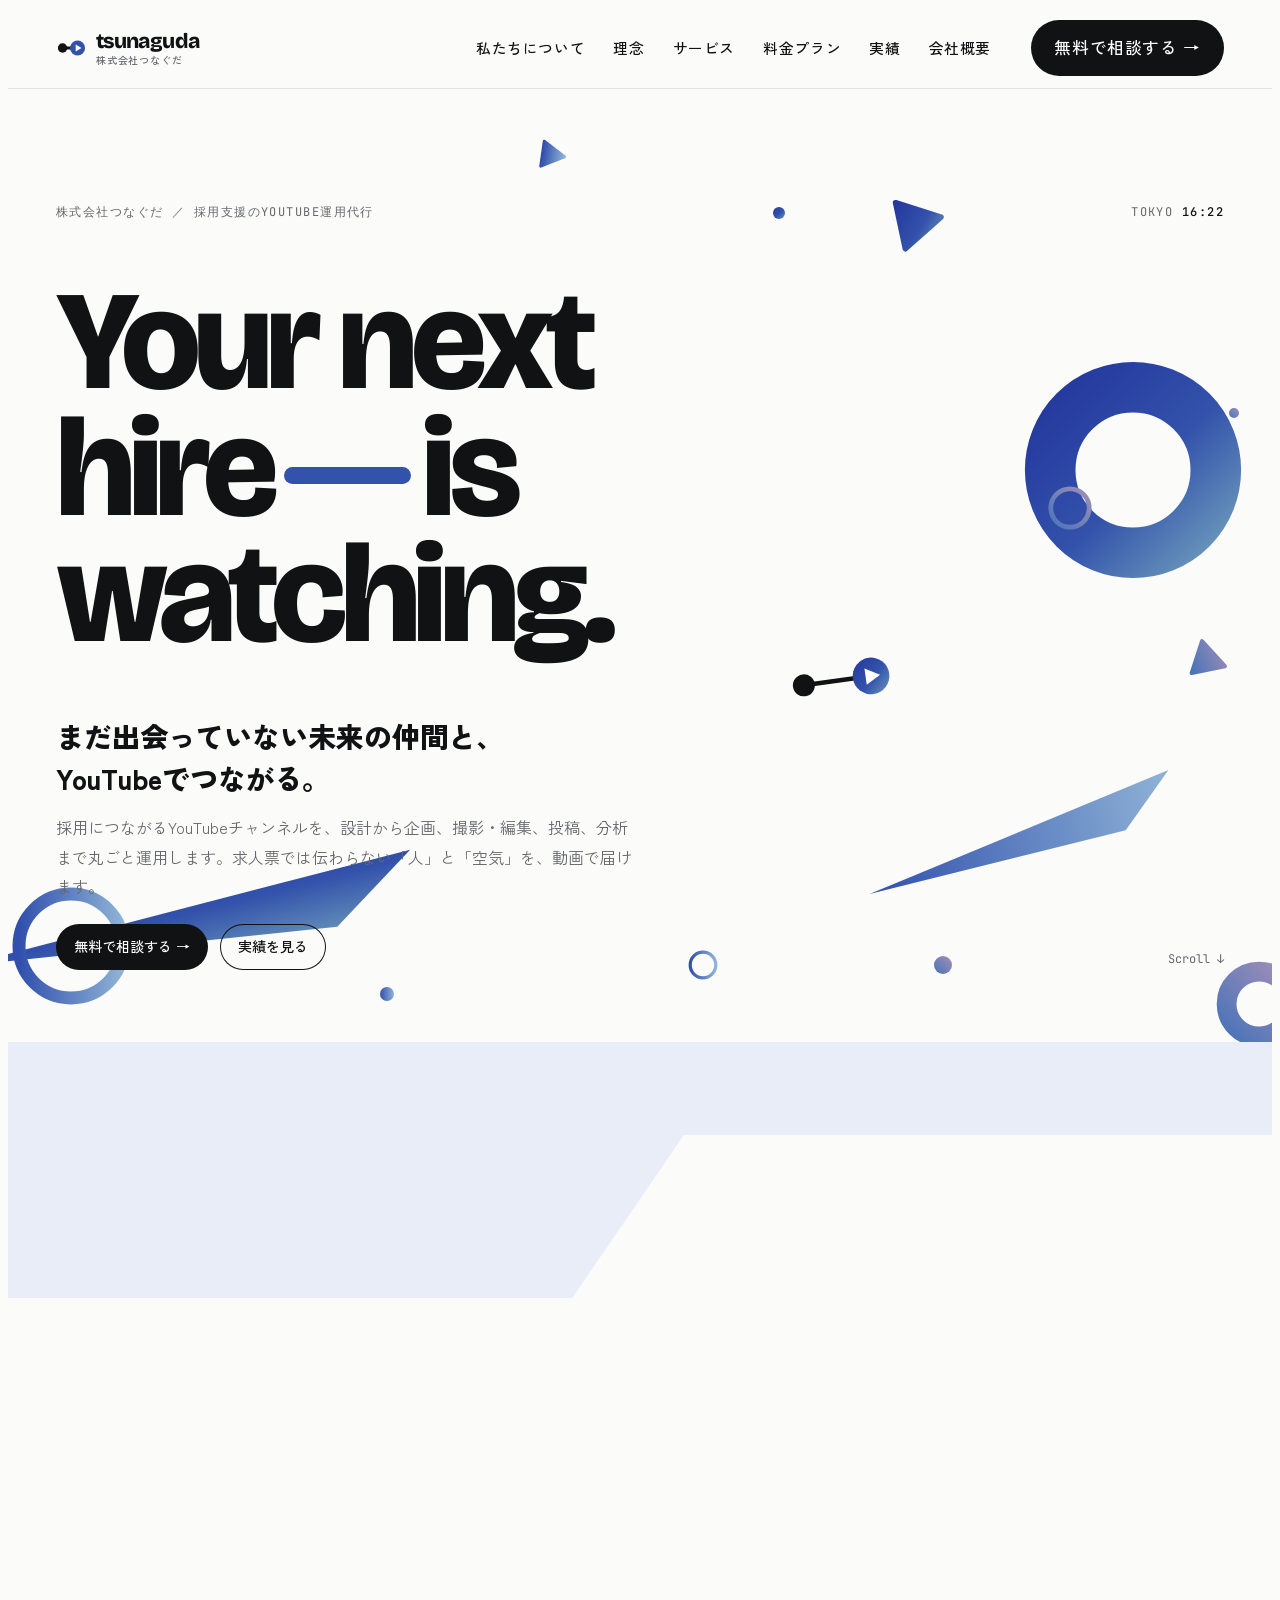
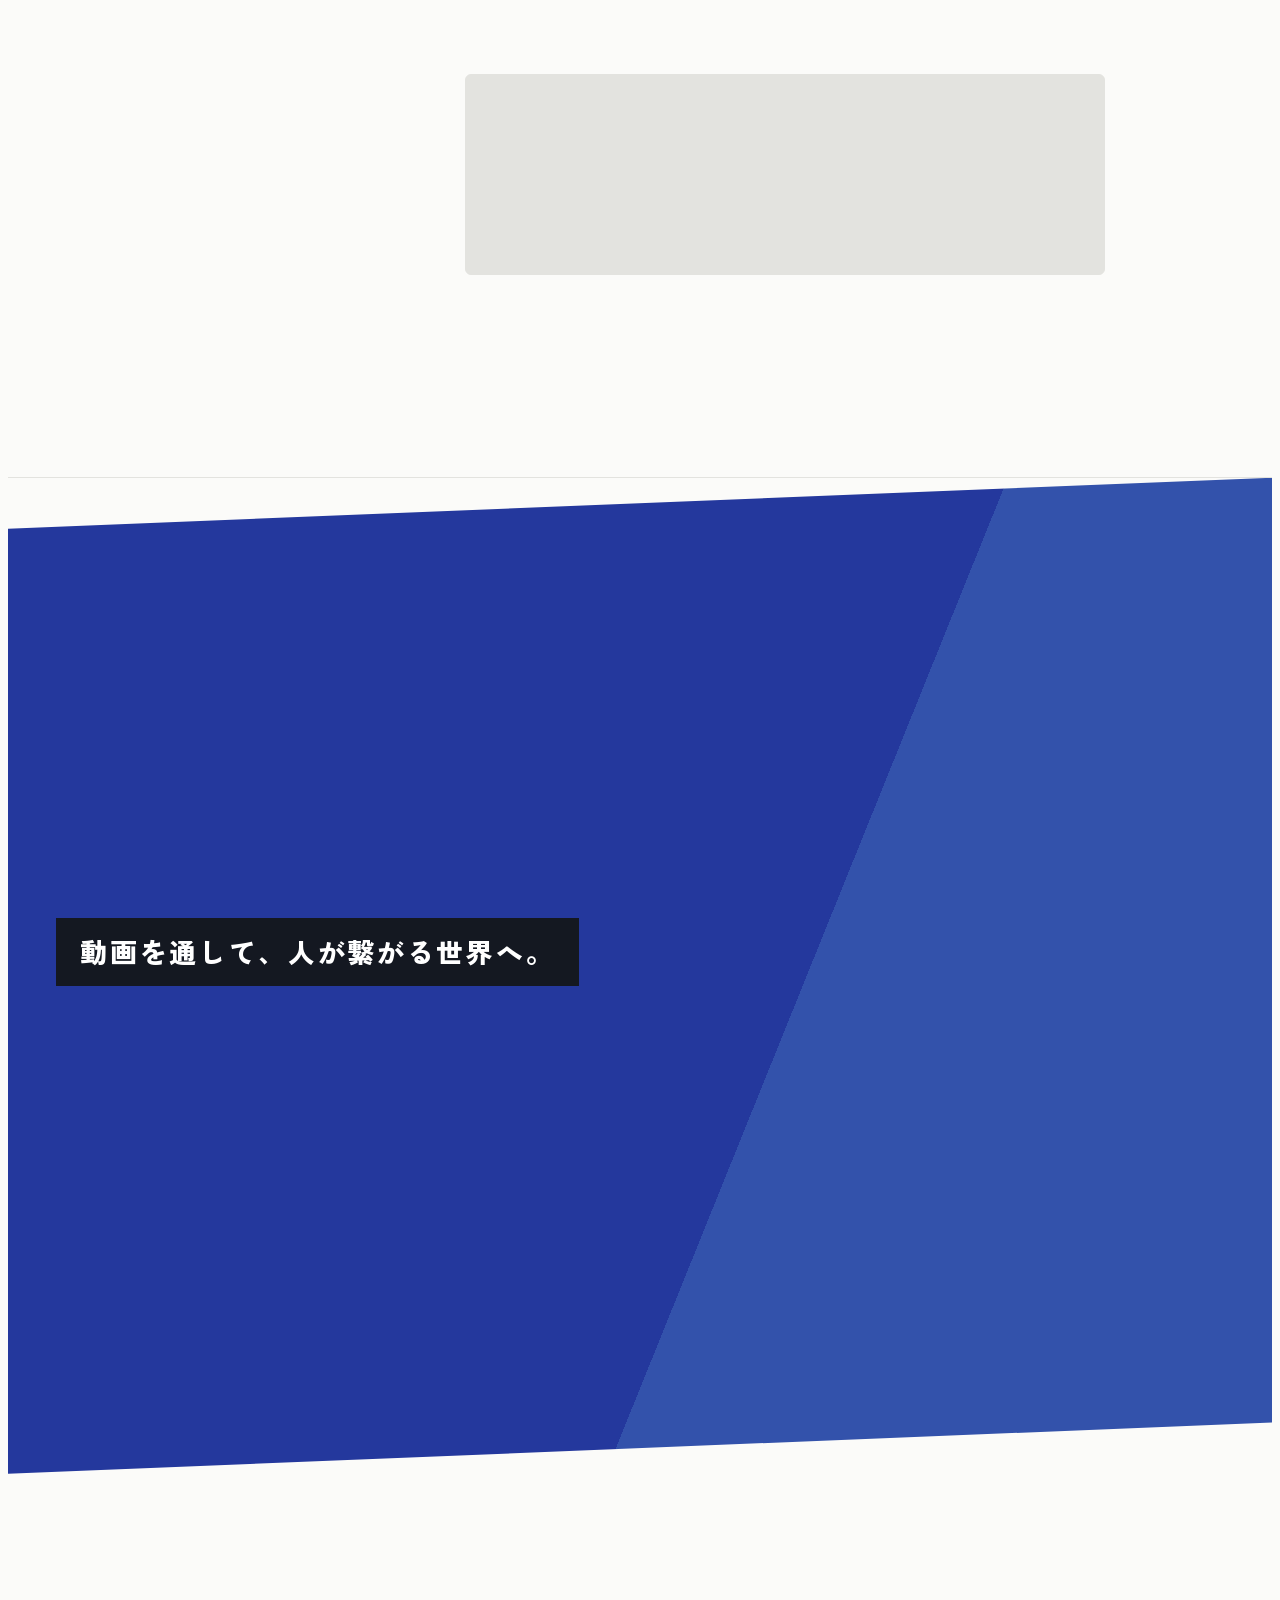
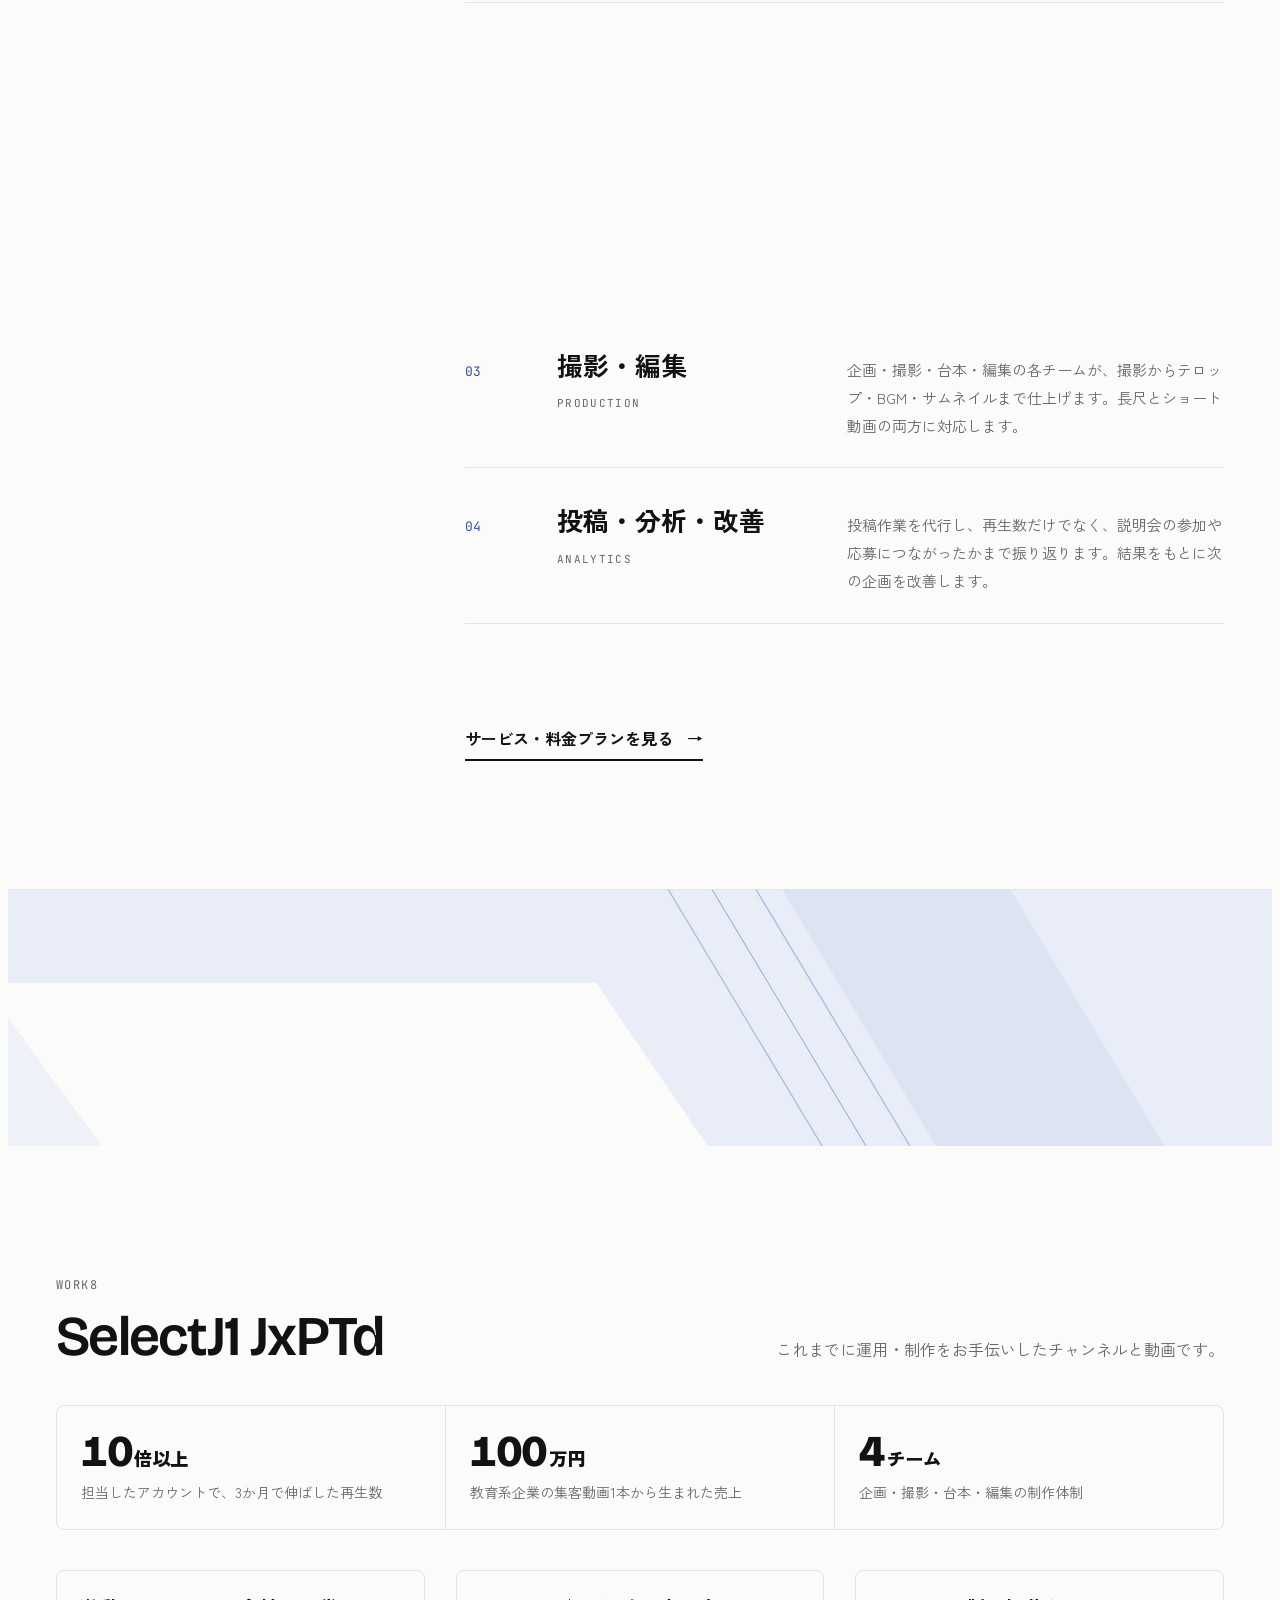
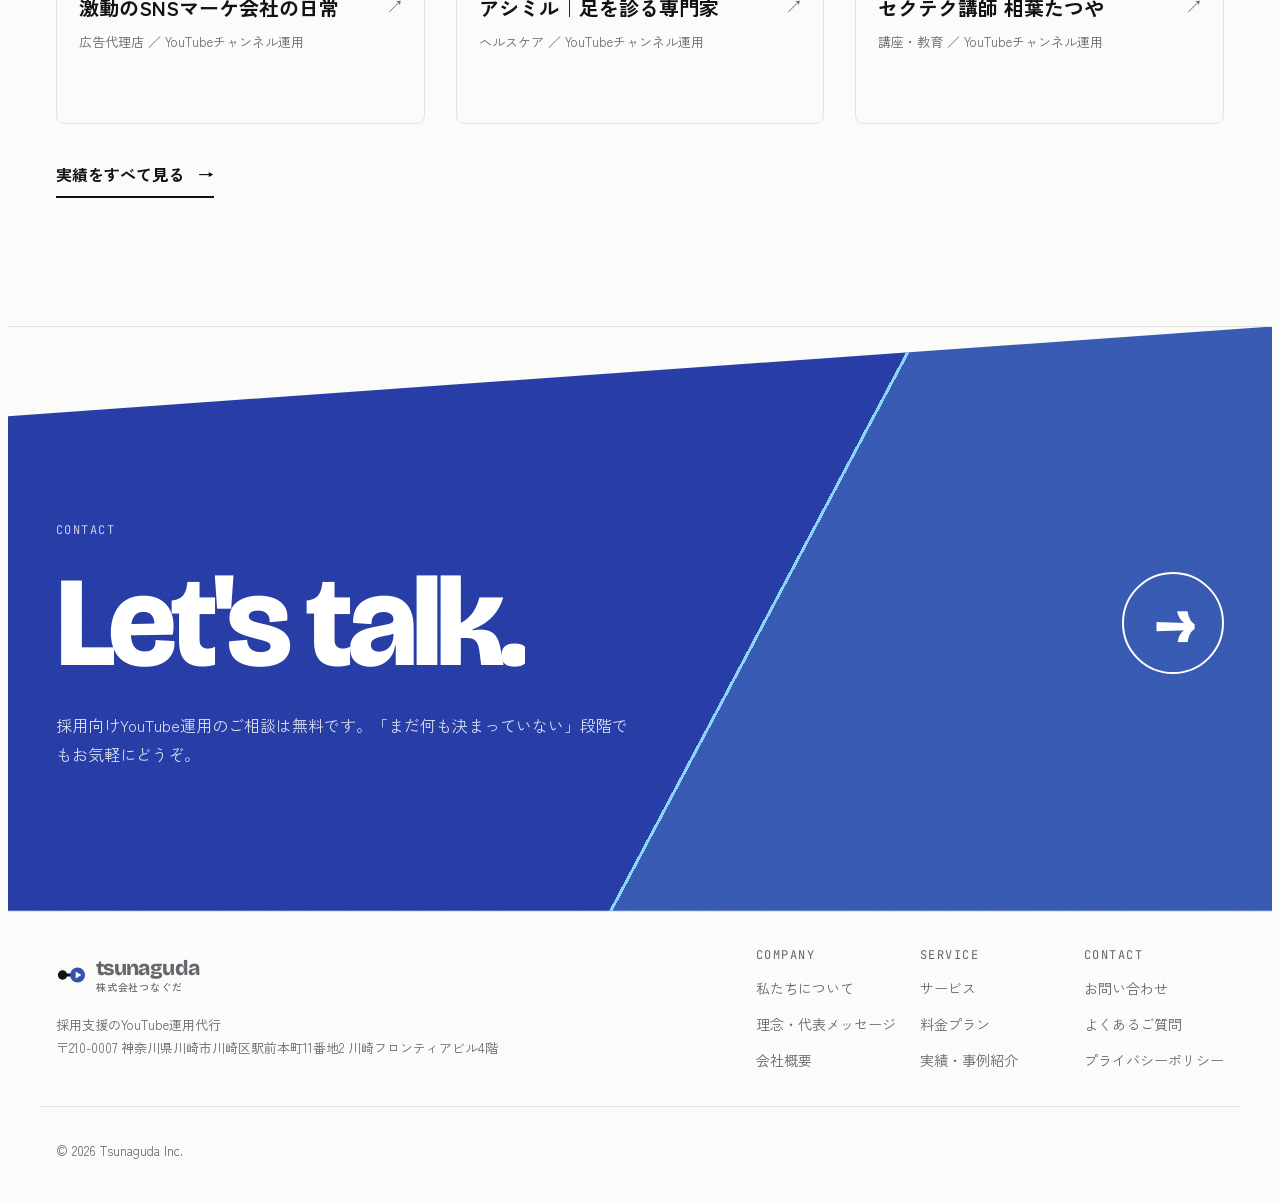
==== commit 9565fe8b: "Home: pale slanted-stripe dividers between sections Co-Authored-By: Claude Opus 5.5 (1M context) <no" ====
--- a/index.html
+++ b/index.html
@@ -28,7 +28,7 @@
 <link rel="preconnect" href="https://fonts.googleapis.com">
 <link rel="preconnect" href="https://fonts.gstatic.com" crossorigin>
 <link rel="stylesheet" href="https://fonts.googleapis.com/css2?family=Bricolage+Grotesque:opsz,wght@12..96,400;12..96,600;12..96,800&family=Zen+Kaku+Gothic+New:wght@400;500;700;900&family=JetBrains+Mono:wght@400;500&display=swap">
-<link rel="stylesheet" href="assets/style.css?v=202610220549">
+<link rel="stylesheet" href="assets/style.css?v=202610220603">
 <script>document.documentElement.classList.add('js');try{var t=sessionStorage.getItem('pt');if(t){sessionStorage.removeItem('pt');document.documentElement.classList.add('seen','pt-in');window.__pt=t;}}catch(e){}</script>
 </head>
 <body>
@@ -91,7 +91,8 @@
     </div>
   </section>
 
-  <section class="block" id="home-about" style="border-top:1px solid var(--line)">
+  <div class="divider" aria-hidden="true"><svg viewBox="0 0 1440 300" preserveAspectRatio="xMidYMid slice"><polygon class="d-base" points="0,0 1440,0 1440,110 770,110 640,300 0,300"/><polygon class="d-st" points="300,0 560,0 380,300 120,300"/><g class="d-ln"><line x1="590" y1="0" x2="410" y2="300"/><line x1="640" y1="0" x2="460" y2="300"/><line x1="690" y1="0" x2="510" y2="300"/></g><polygon class="d-gh" points="1440,150 1440,300 1330,300"/></svg></div>
+  <section class="block" id="home-about">
     <div class="wrap grid2">
       <div class="sec-head"><div class="label">About us</div><h2 class="sec-title">Why<br>YouTube<br>for hiring</h2></div>
       <div class="body">
@@ -133,6 +134,7 @@
     </div>
   </section>
 
+  <div class="divider flip" aria-hidden="true"><svg viewBox="0 0 1440 300" preserveAspectRatio="xMidYMid slice"><polygon class="d-base" points="0,0 1440,0 1440,110 770,110 640,300 0,300"/><polygon class="d-st" points="300,0 560,0 380,300 120,300"/><g class="d-ln"><line x1="590" y1="0" x2="410" y2="300"/><line x1="640" y1="0" x2="460" y2="300"/><line x1="690" y1="0" x2="510" y2="300"/></g><polygon class="d-gh" points="1440,150 1440,300 1330,300"/></svg></div>
   <section class="block" id="works">
     <div class="wrap">
       <div class="works-head">
@@ -176,6 +178,6 @@
   </div>
   <div class="wrap foot-bottom"><span>© 2026 Tsunaguda Inc.</span></div>
 </footer>
-<script src="assets/main.js?v=202610220549"></script>
+<script src="assets/main.js?v=202610220603"></script>
 </body>
 </html>
--- a/assets/style.css
+++ b/assets/style.css
@@ -434,3 +434,21 @@
 /* intro keeps its original gradient + grain */
 .intro{background:linear-gradient(112deg,#24389d 0%,#3150ad 34%,#4a73b8 62%,#6a97bb 86%,#8a86a8 100%)}
 .intro.grain::after{display:block}
+
+/* ===== Section divider (slanted stripes, pale) ===== */
+.divider{position:relative;overflow:hidden;line-height:0}
+.divider svg{display:block;width:100%;height:clamp(150px,20vw,300px)}
+.divider.flip svg{transform:scaleX(-1)}
+.divider .d-base{fill:#e9edf7}
+.divider .d-st{fill:#dde3f2}
+.divider .d-ln line{stroke:rgba(51,82,171,.35);stroke-width:1.2;vector-effect:non-scaling-stroke}
+.divider .d-gh{fill:#eef1f8}
+html.js .divider .d-st{transform:translateX(-120px);opacity:0;transition:transform 1.1s cubic-bezier(.2,.8,.2,1),opacity .9s ease-out}
+html.js .divider .d-ln line{stroke-dasharray:360;stroke-dashoffset:360;transition:stroke-dashoffset 1.2s cubic-bezier(.65,0,.35,1)}
+html.js .divider .d-ln line:nth-child(2){transition-delay:.12s}
+html.js .divider .d-ln line:nth-child(3){transition-delay:.24s}
+html.js .divider .d-gh{opacity:0;transition:opacity 1s ease-out .4s}
+html.js .divider.in .d-st{transform:none;opacity:1}
+html.js .divider.in .d-ln line{stroke-dashoffset:0}
+html.js .divider.in .d-gh{opacity:1}
+@media (prefers-reduced-motion:reduce){html.js .divider .d-st,html.js .divider .d-ln line,html.js .divider .d-gh{transition-duration:.01s;transition-delay:0s}}
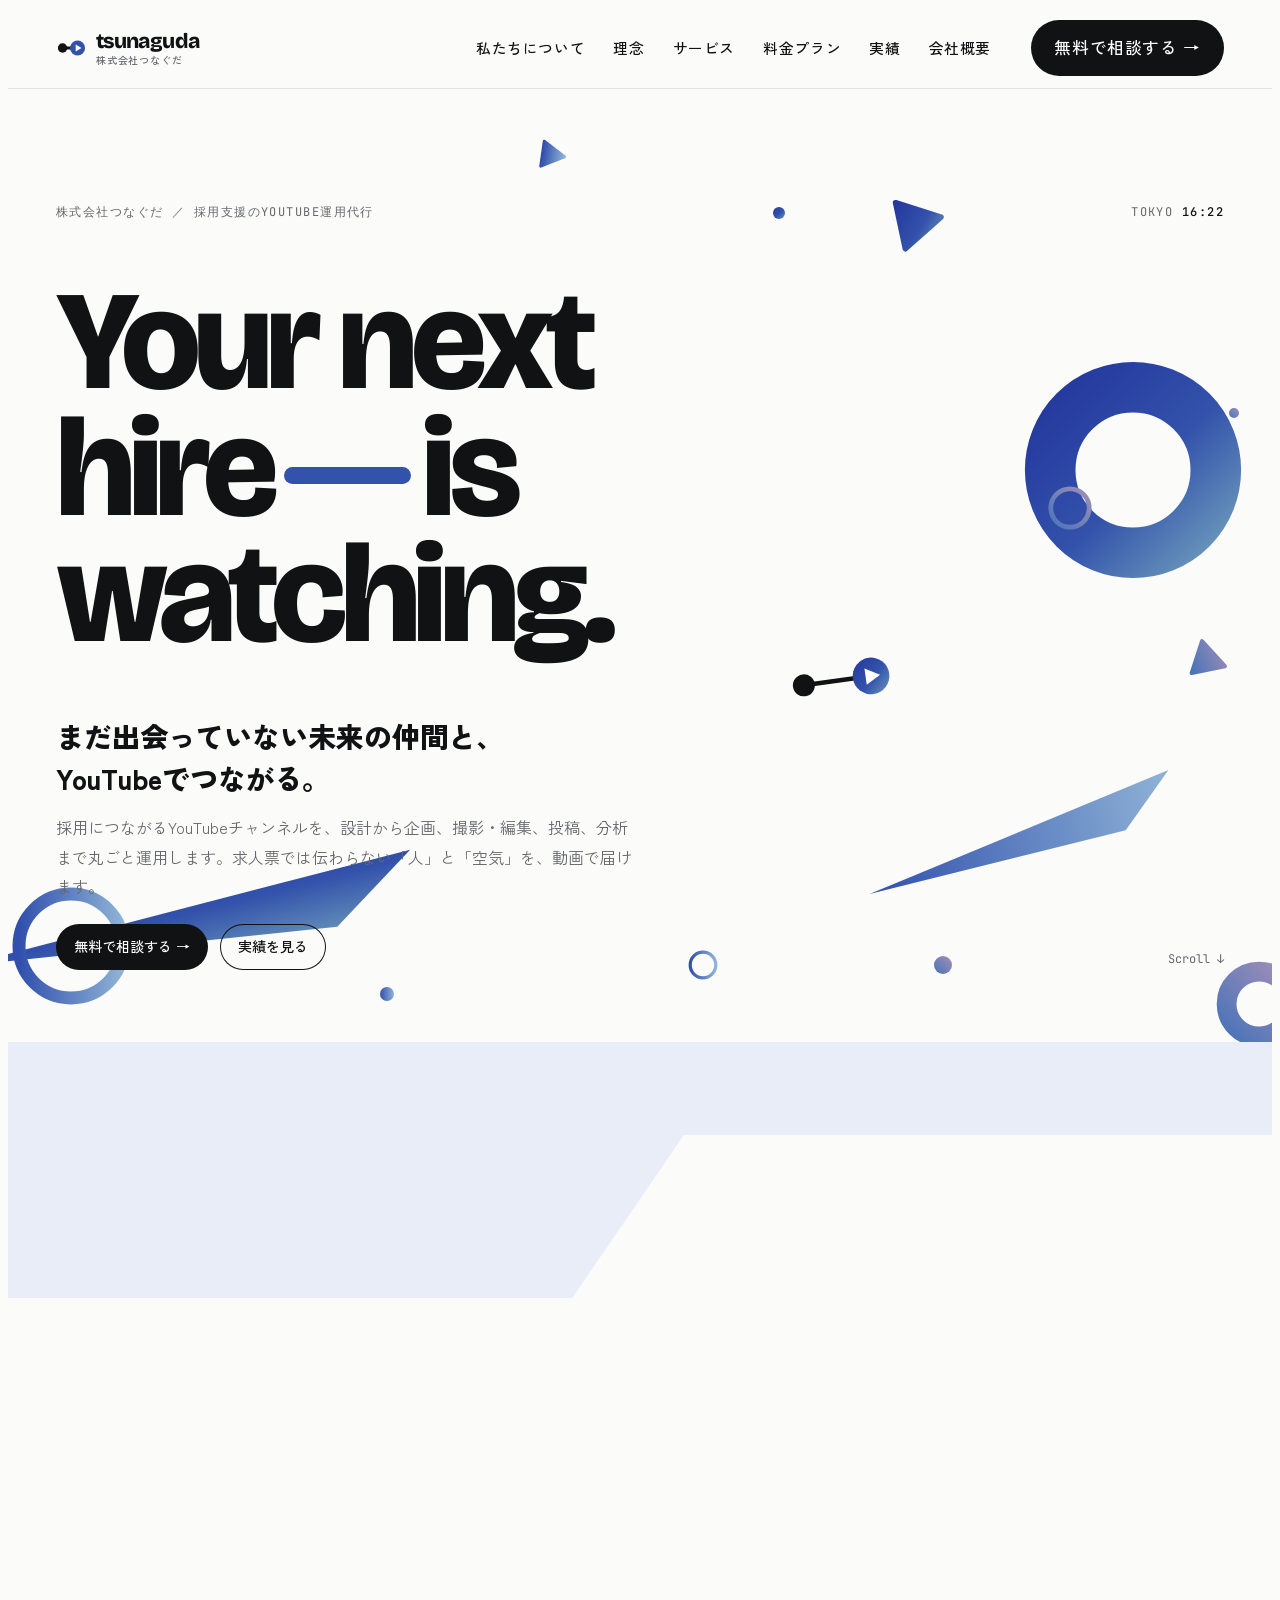
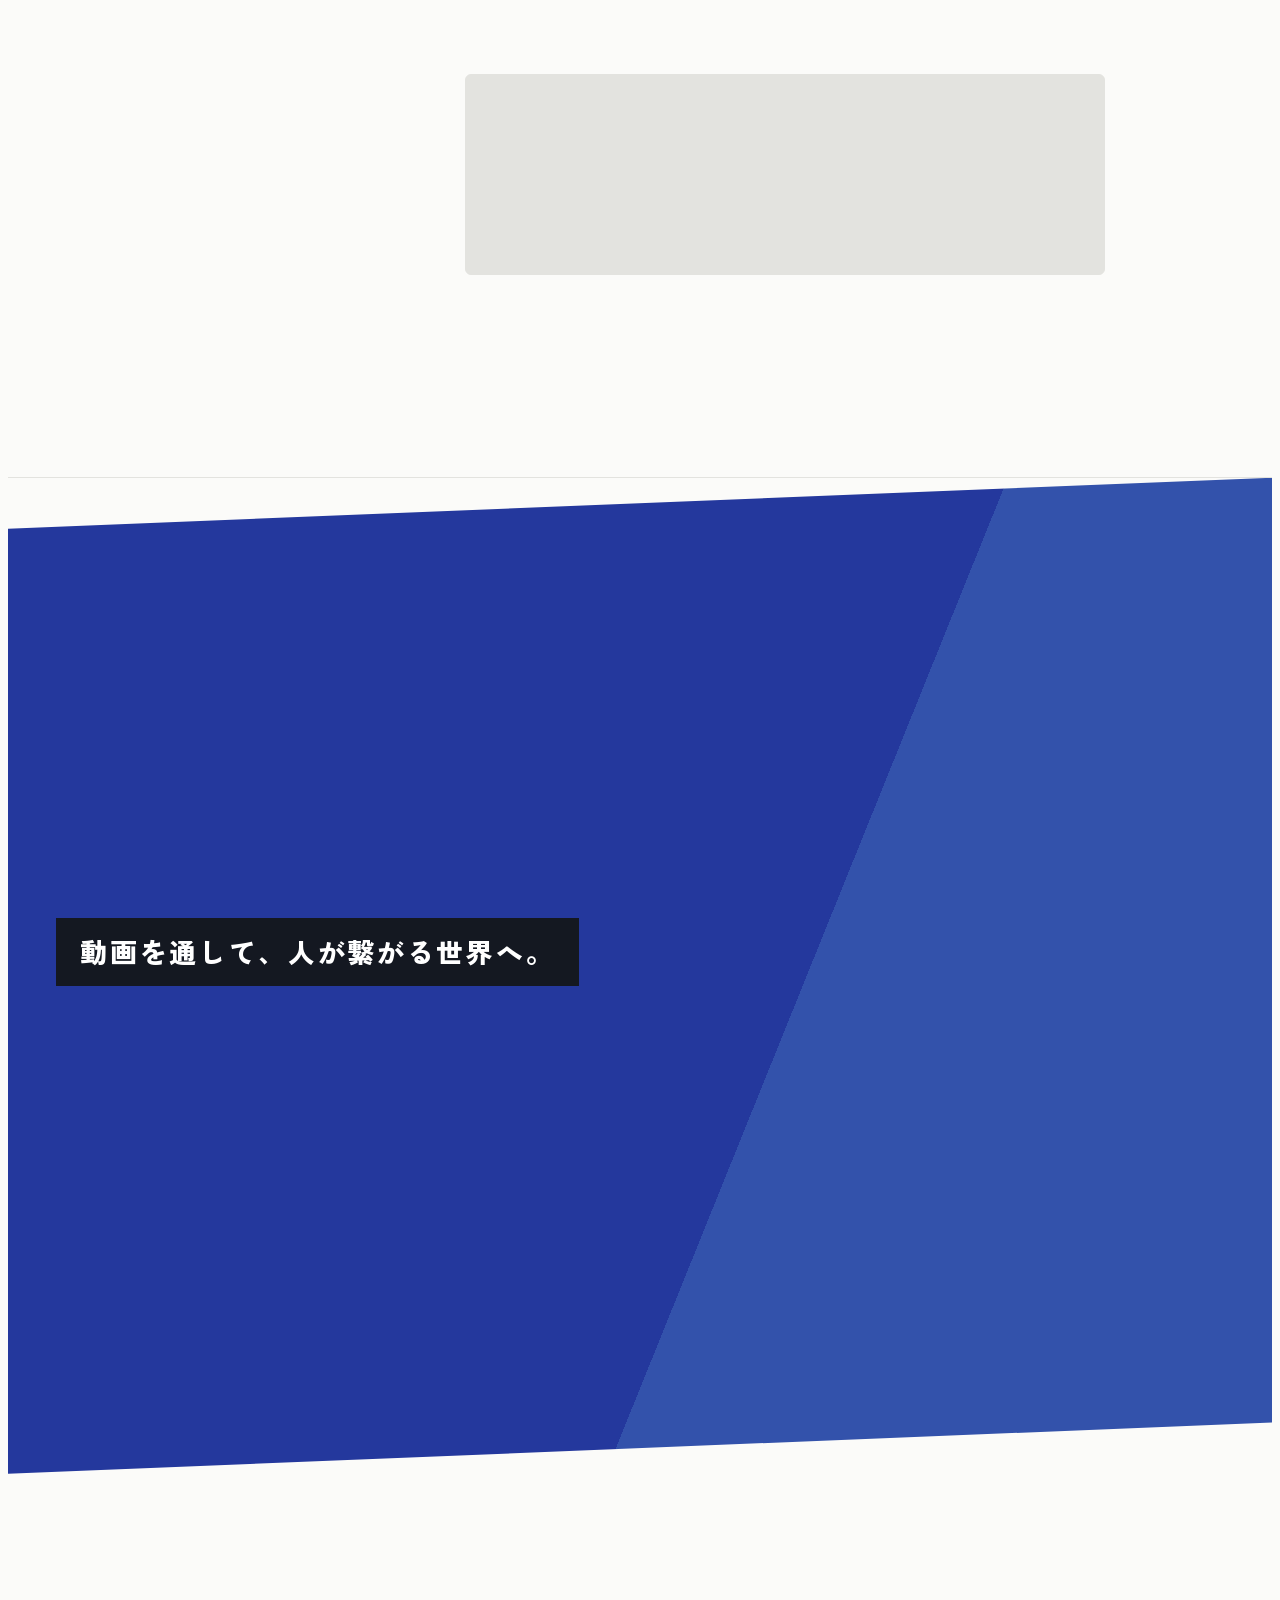
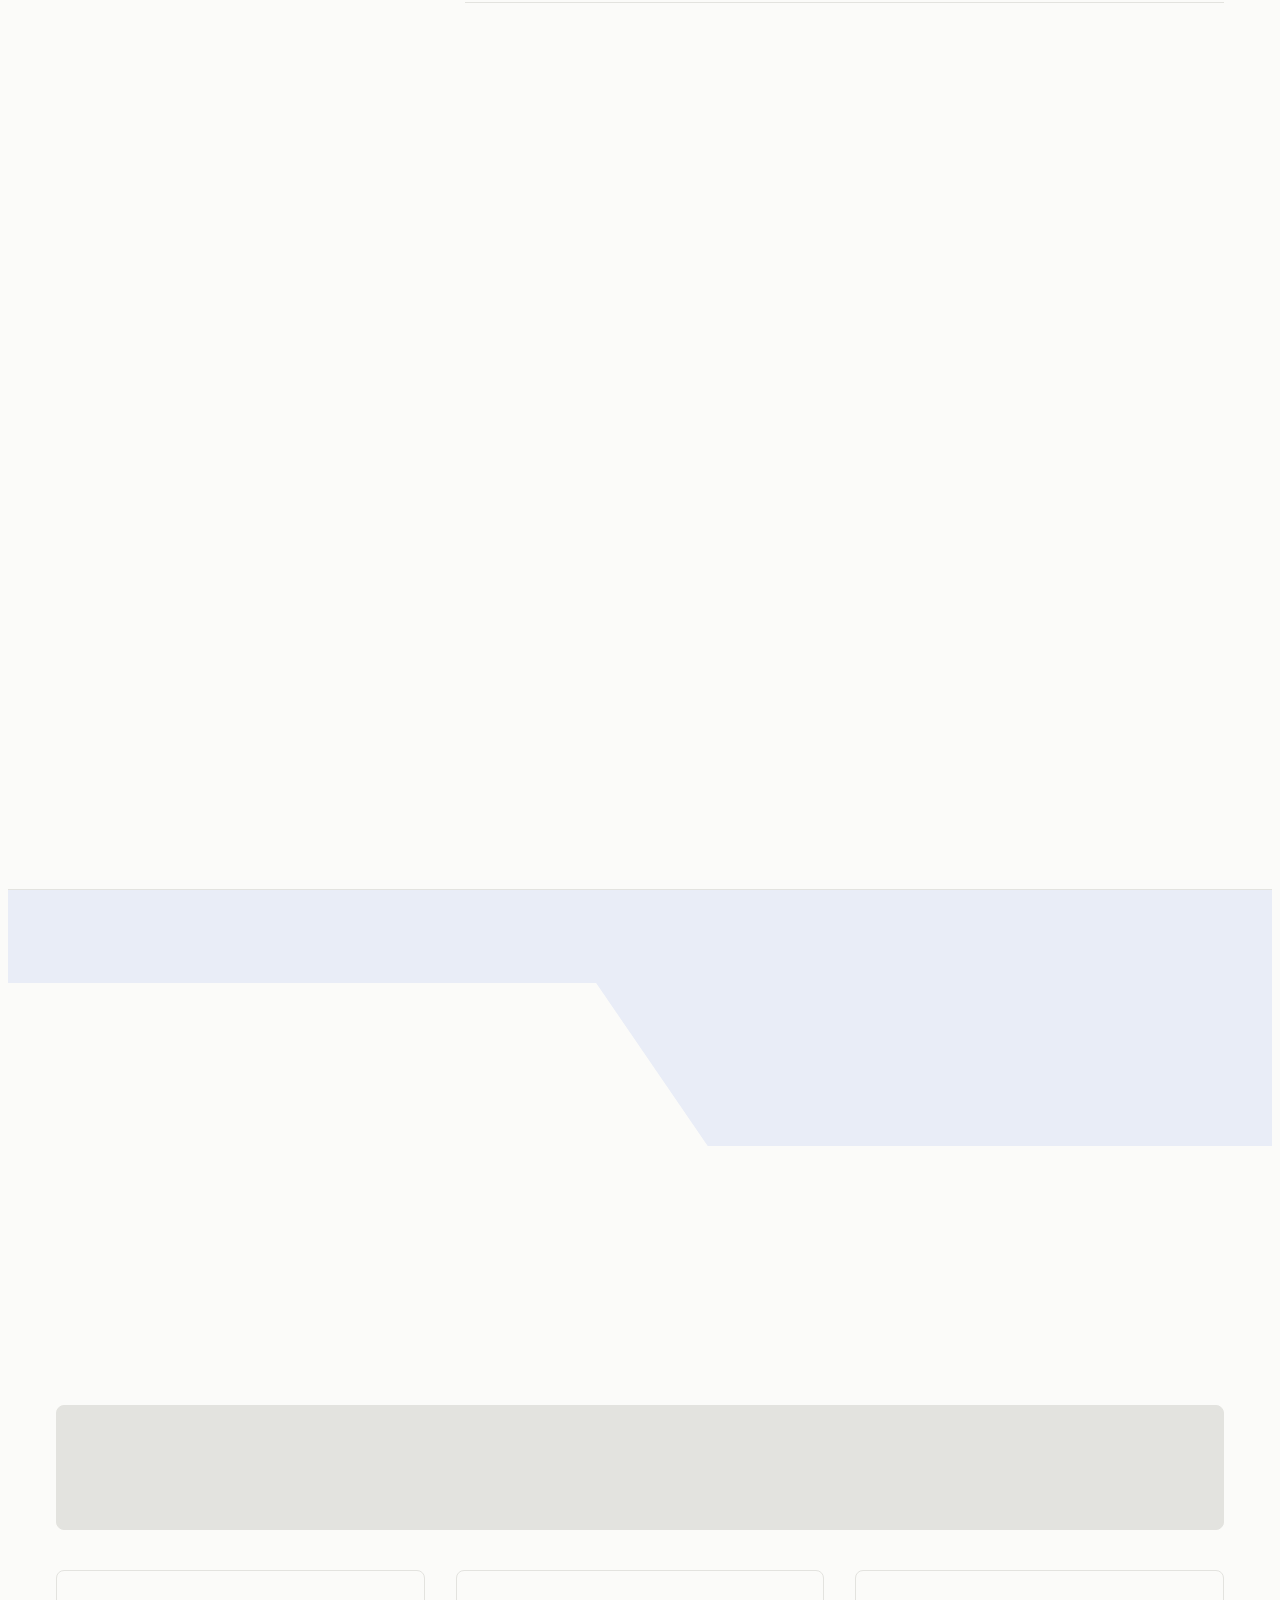
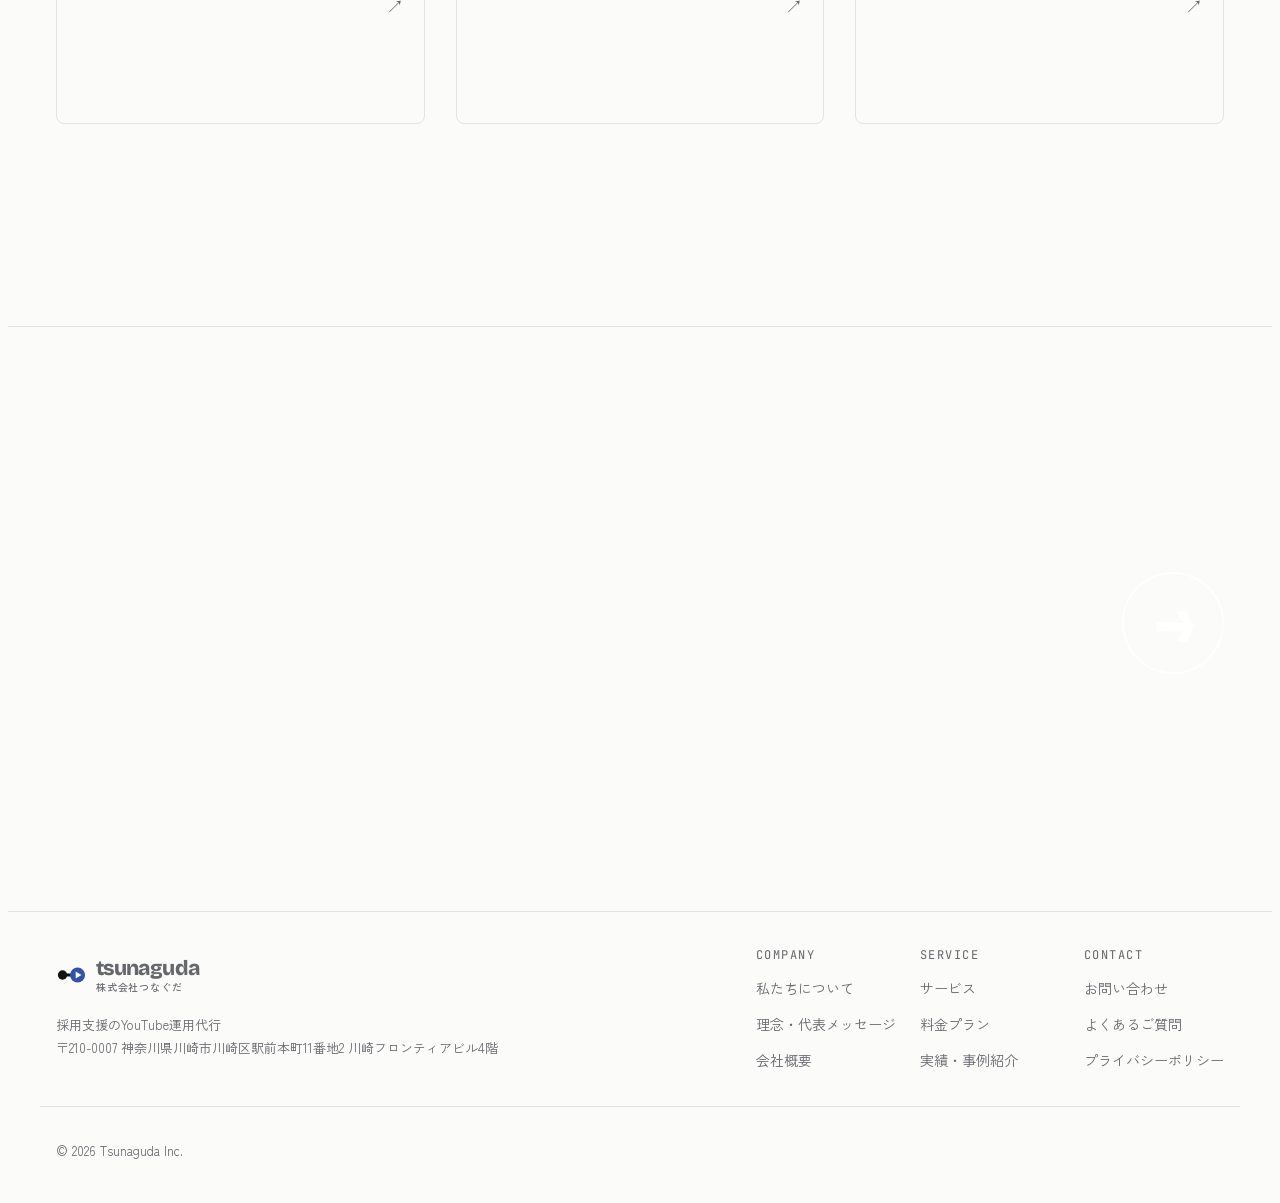
==== commit 3a37096a: "Hover: hairlines run then brand blue fills on a slant (buttons, work cards); remove comparison page " ====
--- a/index.html
+++ b/index.html
@@ -28,7 +28,7 @@
 <link rel="preconnect" href="https://fonts.googleapis.com">
 <link rel="preconnect" href="https://fonts.gstatic.com" crossorigin>
 <link rel="stylesheet" href="https://fonts.googleapis.com/css2?family=Bricolage+Grotesque:opsz,wght@12..96,400;12..96,600;12..96,800&family=Zen+Kaku+Gothic+New:wght@400;500;700;900&family=JetBrains+Mono:wght@400;500&display=swap">
-<link rel="stylesheet" href="assets/style.css?v=202610220603">
+<link rel="stylesheet" href="assets/style.css?v=202610220612">
 <script>document.documentElement.classList.add('js');try{var t=sessionStorage.getItem('pt');if(t){sessionStorage.removeItem('pt');document.documentElement.classList.add('seen','pt-in');window.__pt=t;}}catch(e){}</script>
 </head>
 <body>
@@ -178,6 +178,6 @@
   </div>
   <div class="wrap foot-bottom"><span>© 2026 Tsunaguda Inc.</span></div>
 </footer>
-<script src="assets/main.js?v=202610220603"></script>
+<script src="assets/main.js?v=202610220612"></script>
 </body>
 </html>
--- a/assets/style.css
+++ b/assets/style.css
@@ -452,3 +452,27 @@
 html.js .divider.in .d-ln line{stroke-dashoffset:0}
 html.js .divider.in .d-gh{opacity:1}
 @media (prefers-reduced-motion:reduce){html.js .divider .d-st,html.js .divider .d-ln line,html.js .divider .d-gh{transition-duration:.01s;transition-delay:0s}}
+
+/* ===== Hover B4: hairlines run, then blue fills on a slant ===== */
+.btn,.works .work{position:relative;overflow:hidden;isolation:isolate}
+.fx{position:absolute;inset:0;z-index:-1;pointer-events:none}
+.fx b{position:absolute;top:0;bottom:0;display:block}
+.fx b:nth-child(-n+3){width:2px;left:-10%;background:var(--accent);transform:skewX(-28deg);opacity:0}
+.fx b:nth-child(4){left:0;right:0;background:var(--accent);clip-path:polygon(0 0,0 0,-25% 100%,-25% 100%);transition:clip-path .5s cubic-bezier(.7,0,.2,1) .18s}
+.btn i,.btn .arr{display:inline-block;transition:transform .4s}
+.works .work .work-meta b,.works .work .work-meta span,.works .work .work-arrow{transition:color .35s .15s,transform .4s}
+@media (hover:hover){
+  .btn:hover{background:var(--fg);color:#fff}
+  .btn-ghost:hover{background:transparent;color:#fff;box-shadow:inset 0 0 0 1px var(--accent)}
+  .btn:hover .fx b:nth-child(1),.works .work:hover .fx b:nth-child(1){animation:hair .5s ease-in forwards}
+  .btn:hover .fx b:nth-child(2),.works .work:hover .fx b:nth-child(2){animation:hair .5s ease-in .05s forwards}
+  .btn:hover .fx b:nth-child(3),.works .work:hover .fx b:nth-child(3){animation:hair .5s ease-in .1s forwards}
+  .btn:hover .fx b:nth-child(4),.works .work:hover .fx b:nth-child(4){clip-path:polygon(0 0,125% 0,100% 100%,-25% 100%)}
+  .works .work:hover{background:transparent;border-color:var(--accent)}
+  .works .work:hover .work-meta b,.works .work:hover .work-meta span{color:#fff}
+  .works .work:hover .work-arrow{color:#fff;transform:rotate(45deg)}
+  .more-link:hover::after,.cta-link:hover>span::after{animation:redraw .7s cubic-bezier(.7,0,.2,1)}
+}
+@keyframes hair{0%{left:-10%;opacity:1}100%{left:110%;opacity:1}}
+@keyframes redraw{0%{transform:scaleX(1);transform-origin:right}45%{transform:scaleX(0);transform-origin:right}46%{transform-origin:left}100%{transform:scaleX(1);transform-origin:left}}
+@media (prefers-reduced-motion:reduce){.fx b:nth-child(-n+3){display:none}.fx b:nth-child(4){transition-duration:.01s;transition-delay:0s}}
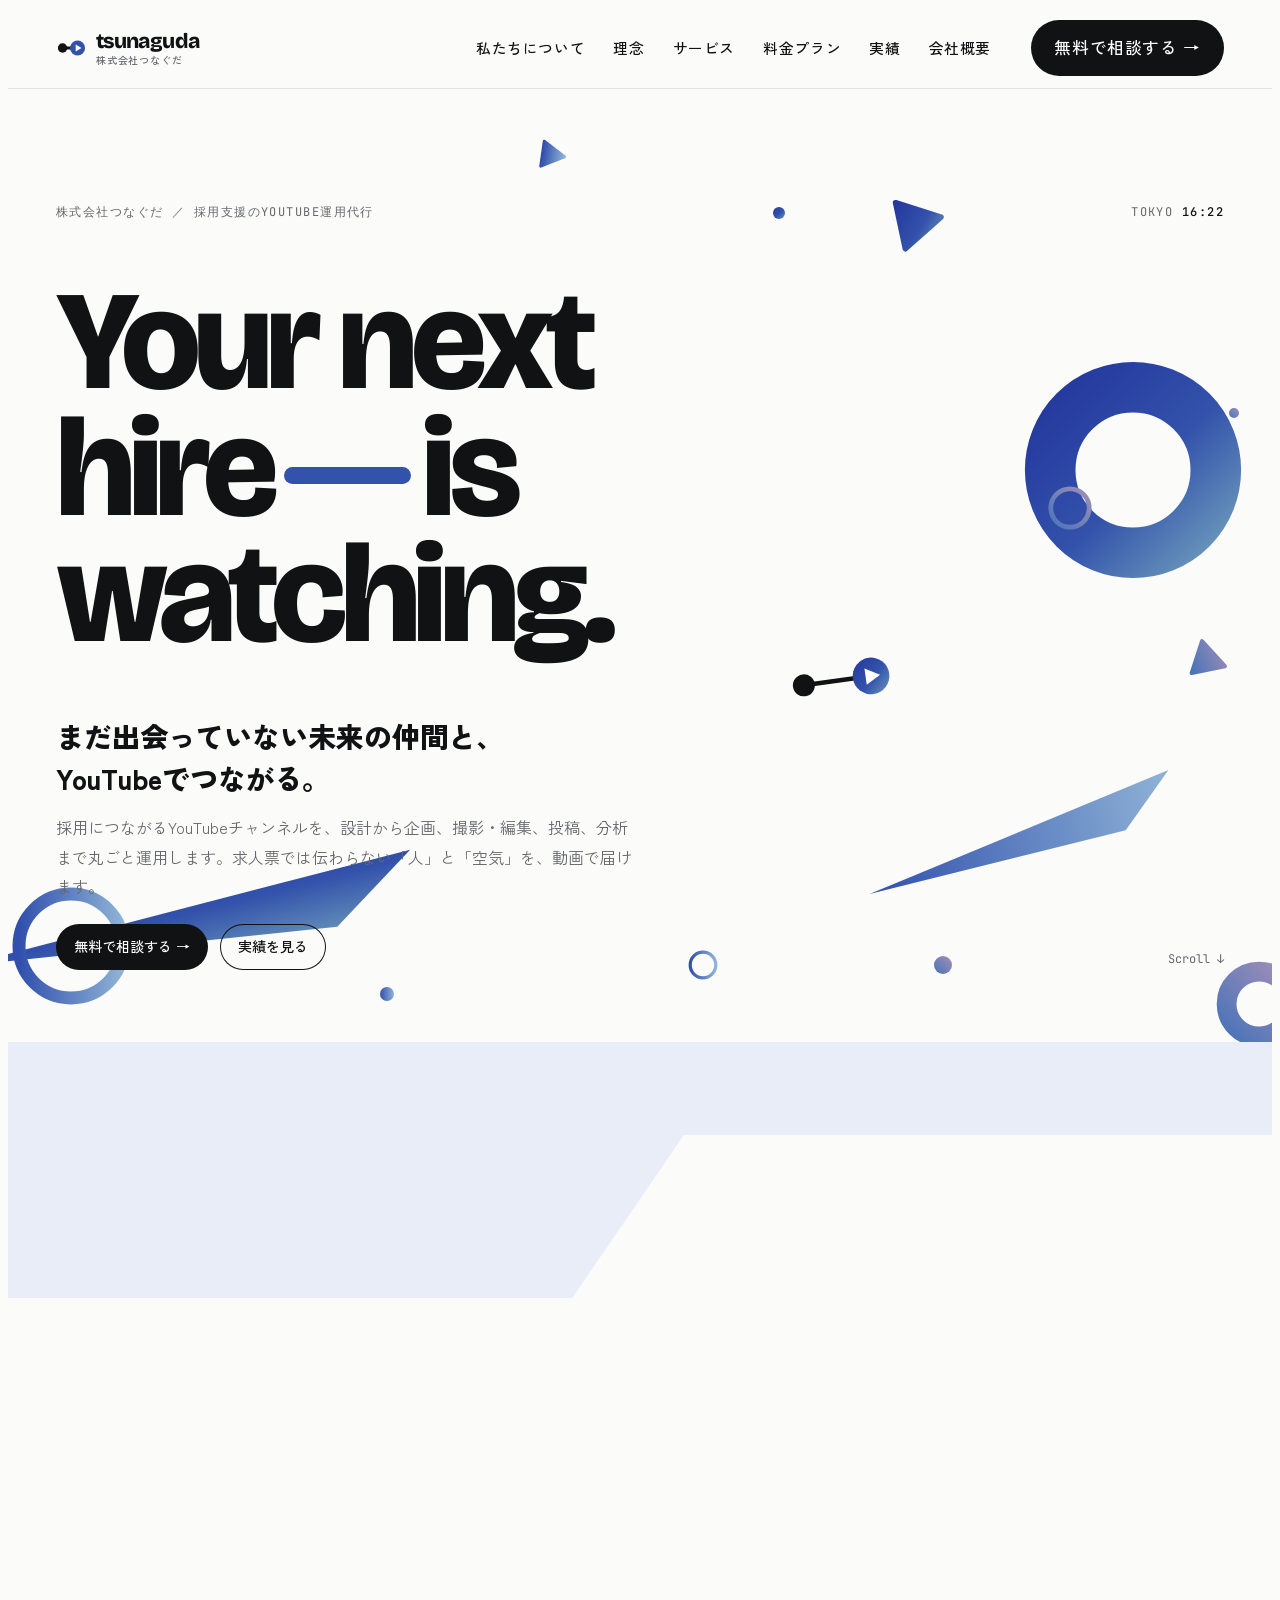
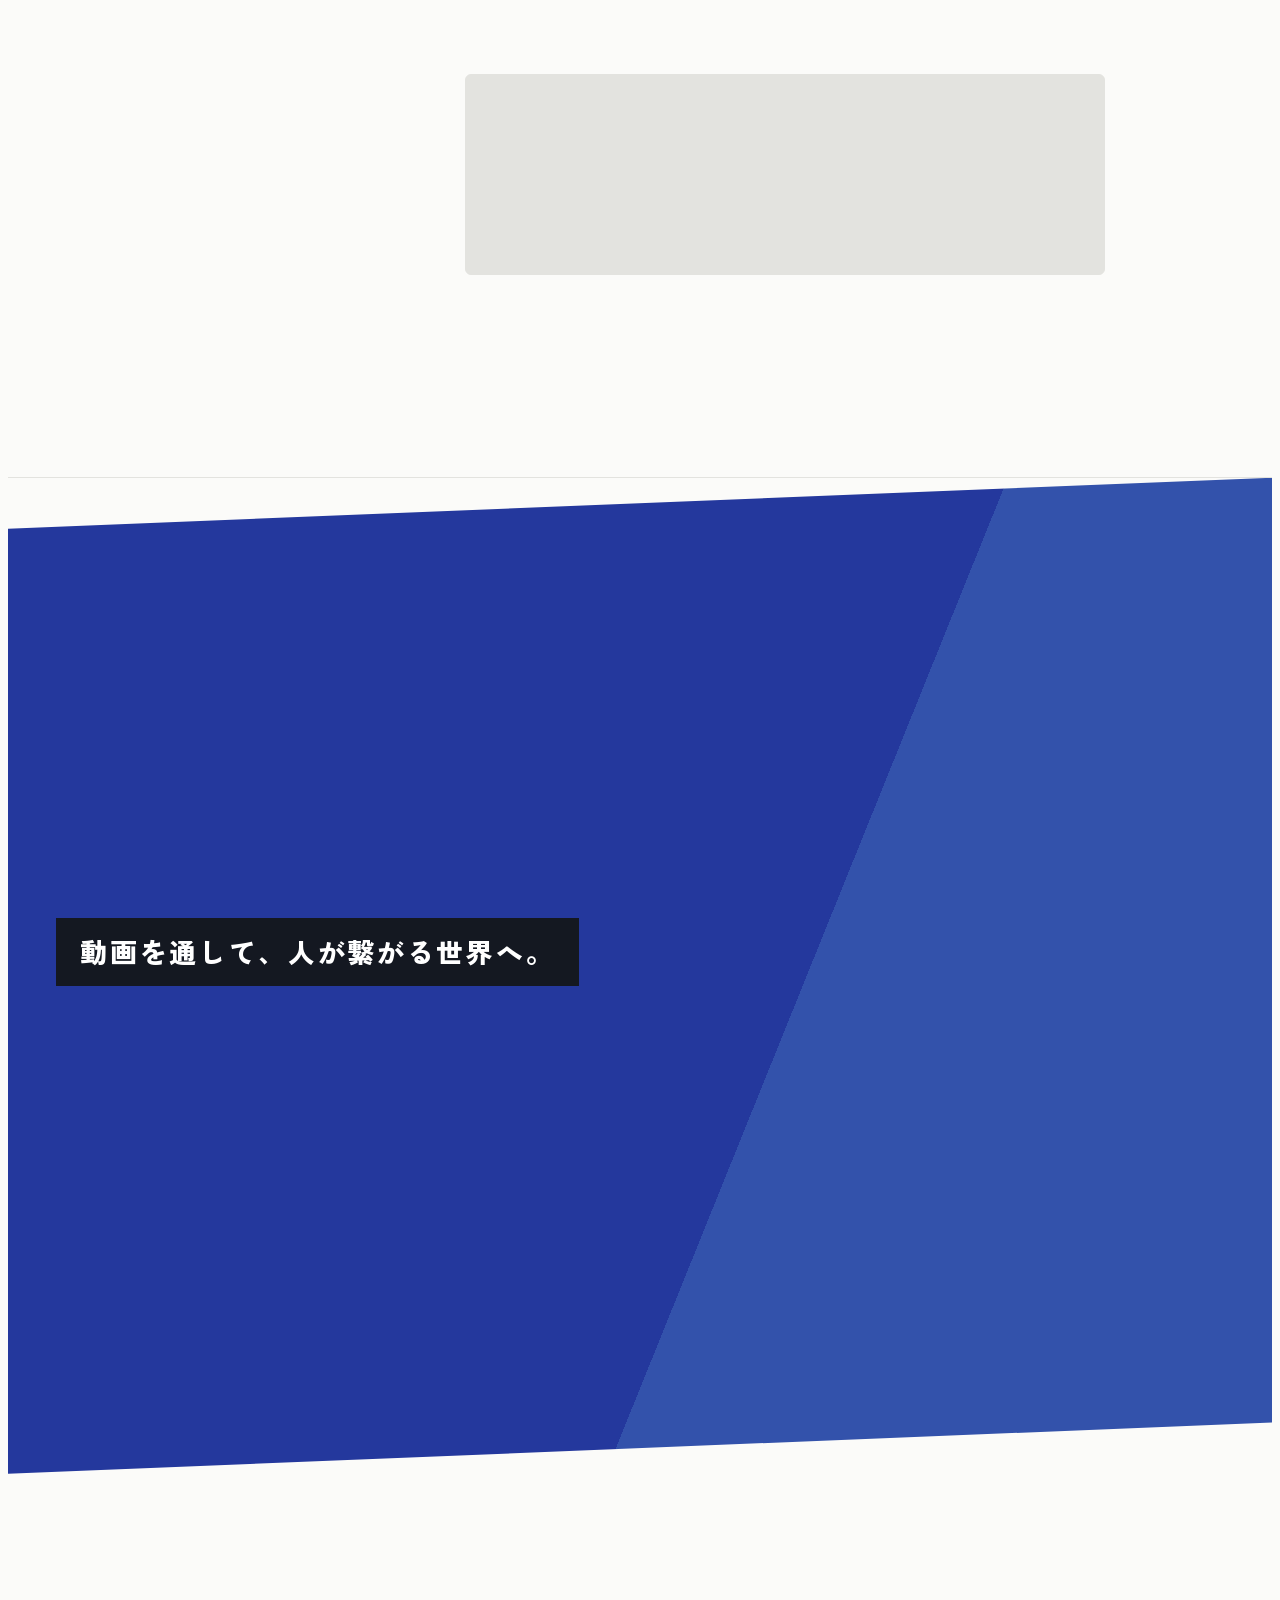
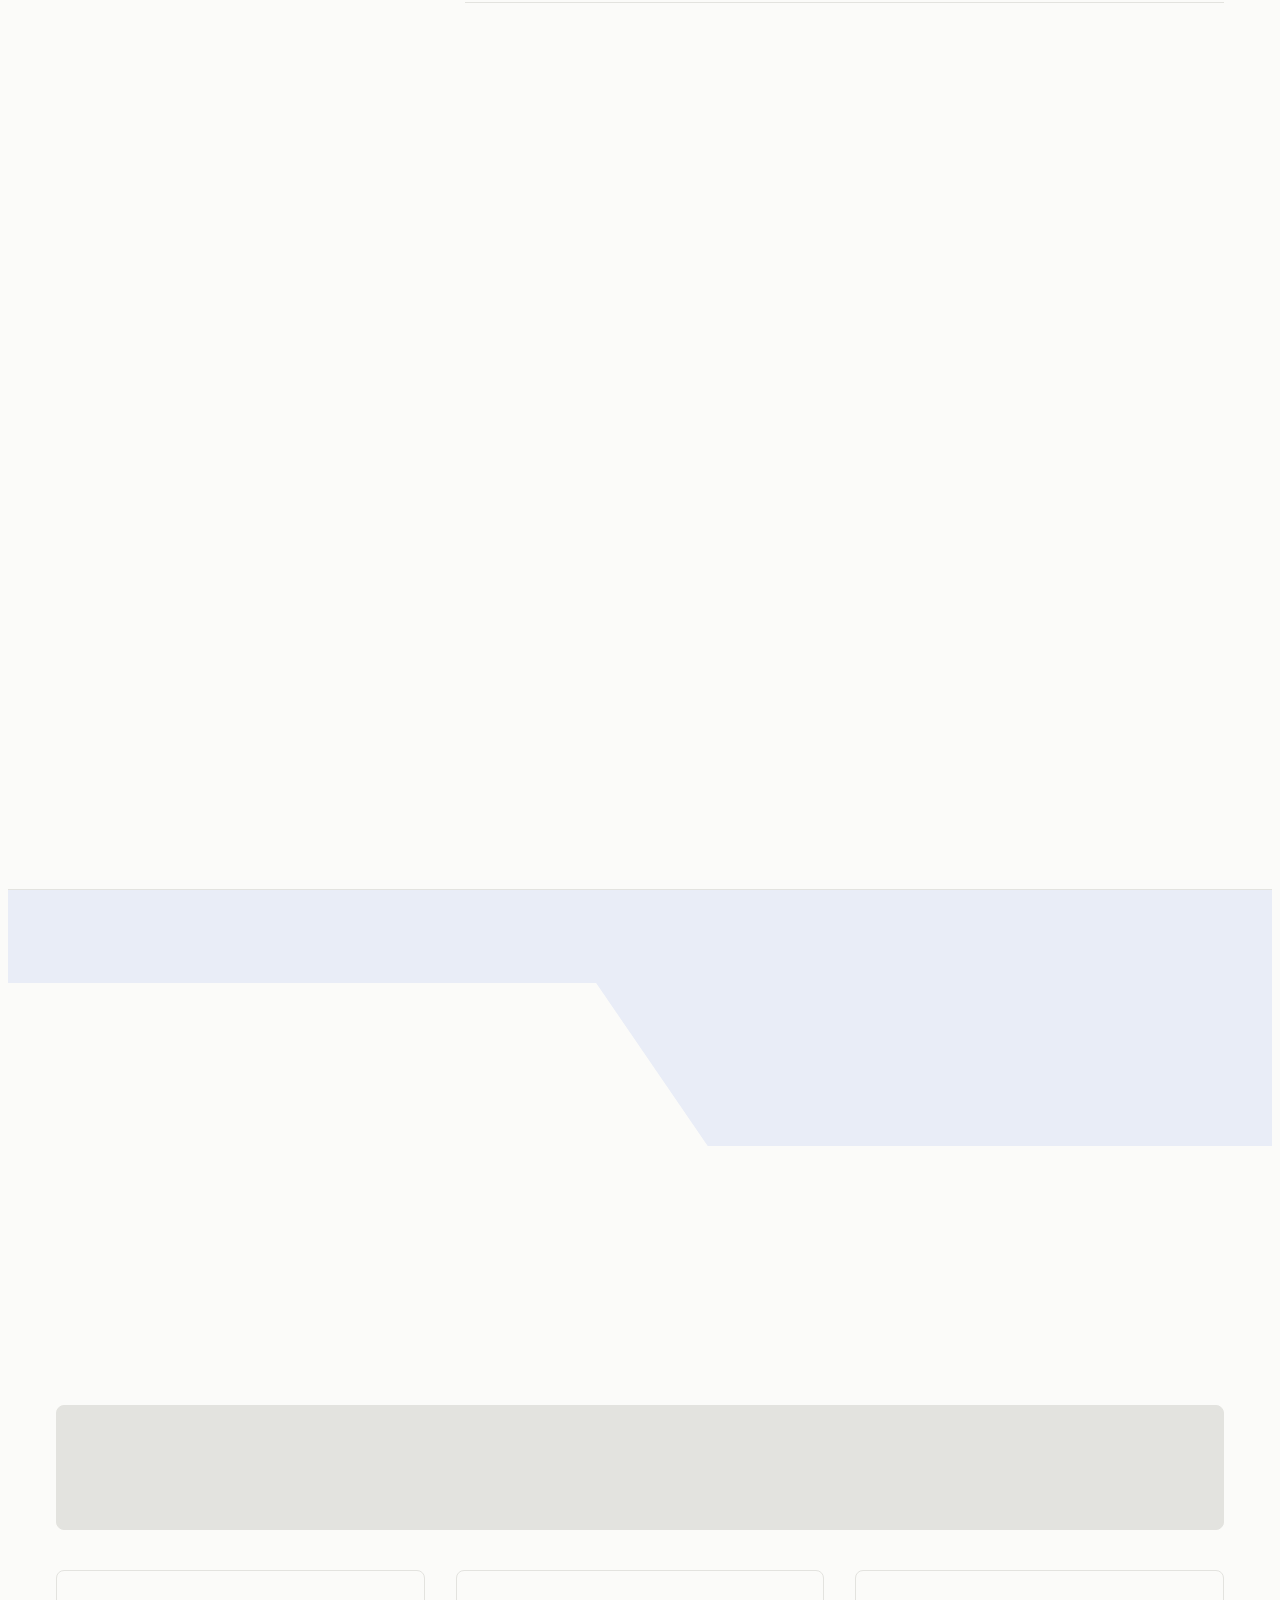
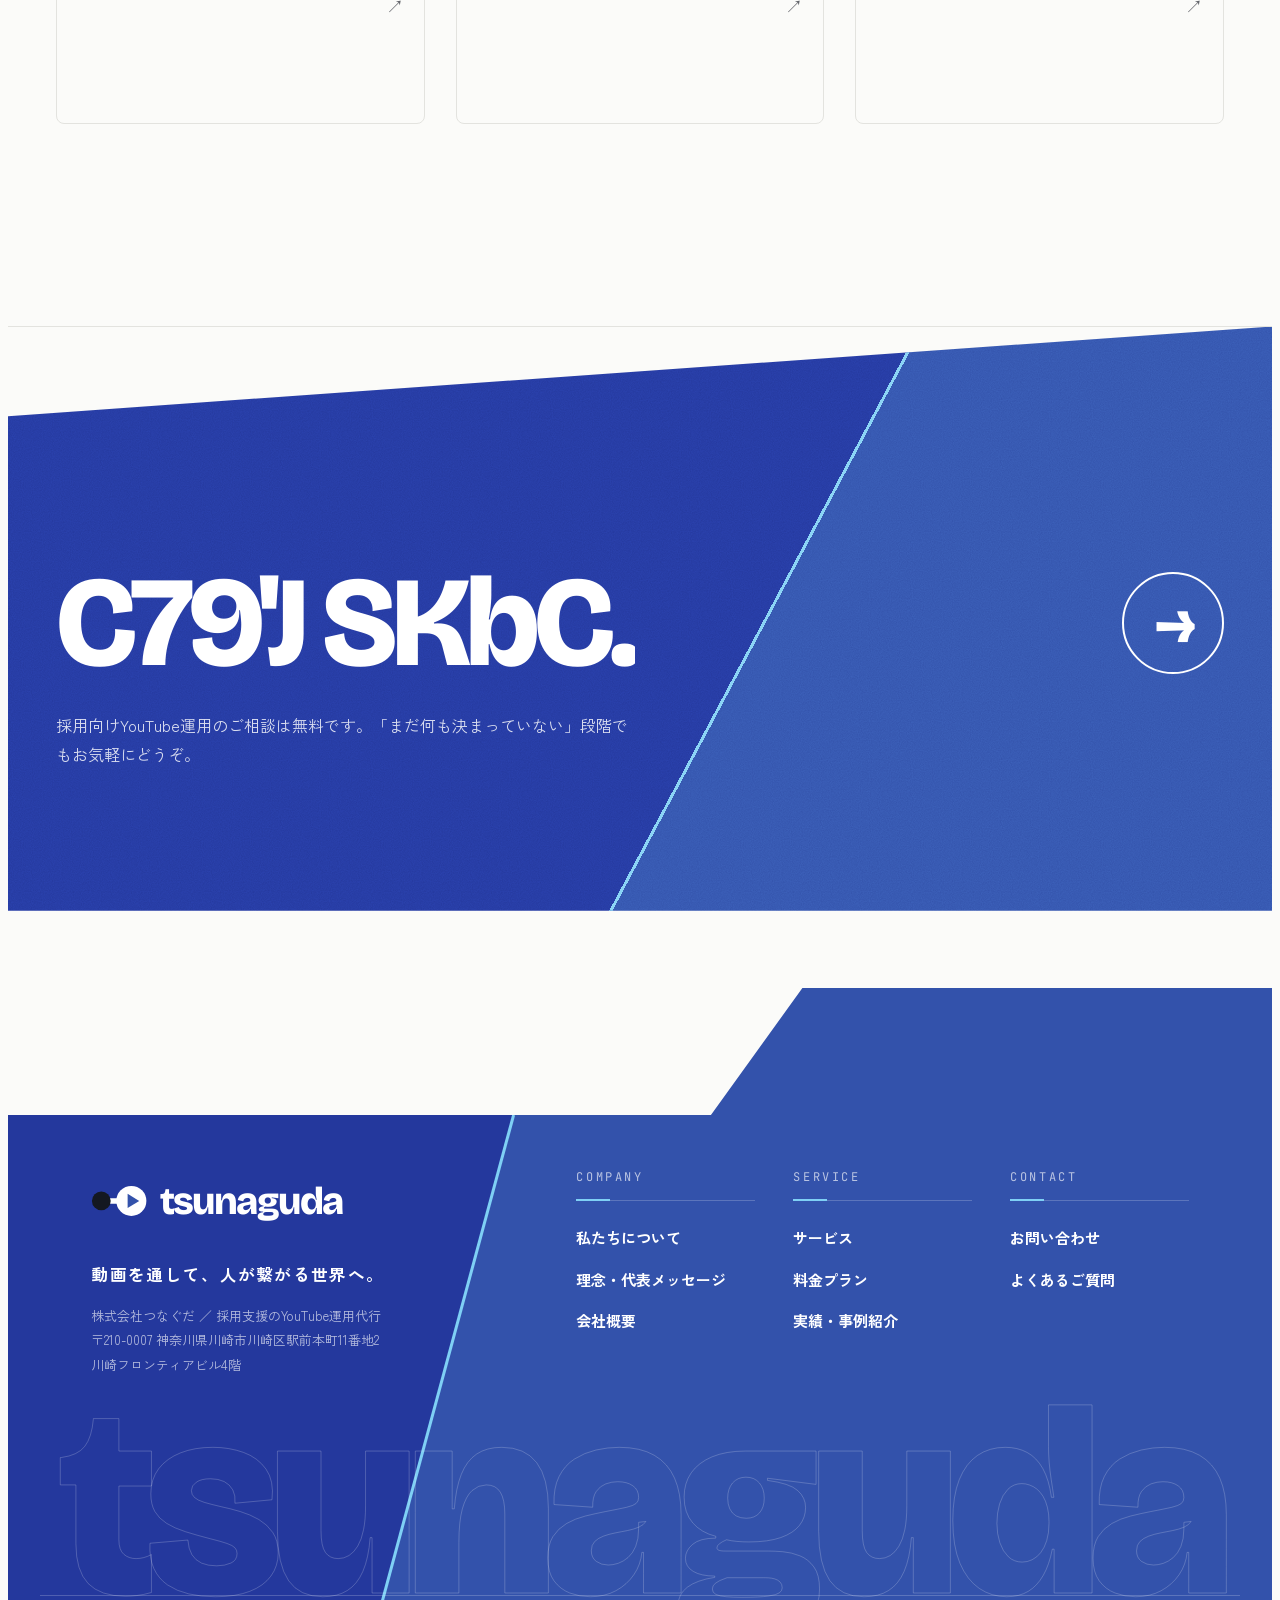
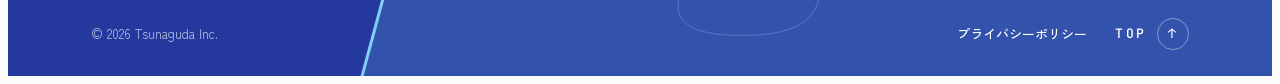
==== commit 248b1430: "Footer: two blues with seam, stepped edge, outline wordmark, back-to-top Co-Authored-By: Claude Opus" ====
--- a/index.html
+++ b/index.html
@@ -28,7 +28,7 @@
 <link rel="preconnect" href="https://fonts.googleapis.com">
 <link rel="preconnect" href="https://fonts.gstatic.com" crossorigin>
 <link rel="stylesheet" href="https://fonts.googleapis.com/css2?family=Bricolage+Grotesque:opsz,wght@12..96,400;12..96,600;12..96,800&family=Zen+Kaku+Gothic+New:wght@400;500;700;900&family=JetBrains+Mono:wght@400;500&display=swap">
-<link rel="stylesheet" href="assets/style.css?v=202610220612">
+<link rel="stylesheet" href="assets/style.css?v=202610220619">
 <script>document.documentElement.classList.add('js');try{var t=sessionStorage.getItem('pt');if(t){sessionStorage.removeItem('pt');document.documentElement.classList.add('seen','pt-in');window.__pt=t;}}catch(e){}</script>
 </head>
 <body>
@@ -164,20 +164,26 @@
   </section>
 </main>
 
-<footer>
-  <div class="wrap foot-grid">
-    <div class="foot-brand">
-      <a class="logo" href="./" aria-label="ホームへ"><svg><use href="#mark"/></svg><span class="word">tsunaguda<small>株式会社つなぐだ</small></span></a>
-      <p>採用支援のYouTube運用代行<br>〒210-0007 神奈川県川崎市川崎区駅前本町11番地2 川崎フロンティアビル4階</p>
+<footer class="ft">
+  <svg class="ft-edge" viewBox="0 0 1440 160" preserveAspectRatio="none" aria-hidden="true"><polygon points="0,160 800,160 905,0 1440,0 1440,160"/></svg>
+  <div class="ft-body">
+    <svg class="ft-bg" viewBox="0 0 100 100" preserveAspectRatio="none" aria-hidden="true"><rect width="100" height="100"/><polygon points="40,0 100,0 100,100 28,100"/><line x1="40" y1="0" x2="28" y2="100" vector-effect="non-scaling-stroke"/></svg>
+    <div class="ft-in">
+      <div class="ft-brand">
+        <a class="ft-logo" href="./" aria-label="株式会社つなぐだ ホームへ"><svg viewBox="1.5 7.5 30 17" aria-hidden="true"><path d="M8 16 H20" stroke="currentColor" stroke-width="3" stroke-linecap="round"/><circle cx="7" cy="16" r="5" fill="#141821"/><circle cx="23" cy="16" r="8" fill="#fff"/><path d="M21 12.2 L27.2 16 L21 19.8 Z" fill="#3352ab"/></svg><span>tsunaguda</span></a>
+        <p class="ft-copy">動画を通して、人が繋がる世界へ。</p>
+        <p class="ft-addr">株式会社つなぐだ ／ 採用支援のYouTube運用代行<br>〒210-0007 神奈川県川崎市川崎区駅前本町11番地2<br>川崎フロンティアビル4階</p>
+      </div>
+      <nav class="ft-cols" aria-label="フッターメニュー">
+        <div><p class="ft-h">COMPANY</p><a href="about/">私たちについて</a><a href="philosophy/">理念・代表メッセージ</a><a href="company/">会社概要</a></div>
+        <div><p class="ft-h">SERVICE</p><a href="service/">サービス</a><a href="plan/">料金プラン</a><a href="works/">実績・事例紹介</a></div>
+        <div><p class="ft-h">CONTACT</p><a href="contact/">お問い合わせ</a><a href="service/#faq">よくあるご質問</a></div>
+      </nav>
     </div>
-    <nav class="foot-nav" aria-label="フッターメニュー">
-      <div><span class="label">Company</span><a href="about/">私たちについて</a><a href="philosophy/">理念・代表メッセージ</a><a href="company/">会社概要</a></div>
-      <div><span class="label">Service</span><a href="service/">サービス</a><a href="plan/">料金プラン</a><a href="works/">実績・事例紹介</a></div>
-      <div><span class="label">Contact</span><a href="contact/">お問い合わせ</a><a href="service/#faq">よくあるご質問</a><a href="privacy/">プライバシーポリシー</a></div>
-    </nav>
+    <div class="ft-mark" aria-hidden="true">tsunaguda</div>
+    <div class="ft-bot"><span>© 2026 Tsunaguda Inc.</span><a href="privacy/">プライバシーポリシー</a><a class="ft-top" href="#top">TOP <i aria-hidden="true">↑</i></a></div>
   </div>
-  <div class="wrap foot-bottom"><span>© 2026 Tsunaguda Inc.</span></div>
 </footer>
-<script src="assets/main.js?v=202610220612"></script>
+<script src="assets/main.js?v=202610220619"></script>
 </body>
 </html>
--- a/assets/style.css
+++ b/assets/style.css
@@ -476,3 +476,39 @@
 @keyframes hair{0%{left:-10%;opacity:1}100%{left:110%;opacity:1}}
 @keyframes redraw{0%{transform:scaleX(1);transform-origin:right}45%{transform:scaleX(0);transform-origin:right}46%{transform-origin:left}100%{transform:scaleX(1);transform-origin:left}}
 @media (prefers-reduced-motion:reduce){.fx b:nth-child(-n+3){display:none}.fx b:nth-child(4){transition-duration:.01s;transition-delay:0s}}
+
+/* ===== Footer: two blues + seam, stepped edge, outline wordmark ===== */
+footer.ft{border-top:0;position:relative;margin-top:clamp(40px,6vw,90px);--fb:var(--brand-deep);--fa:var(--accent);--ff:#fff;--fm:rgba(255,255,255,.66);--fl:rgba(255,255,255,.2)}
+.ft-edge{display:block;width:100%;height:clamp(56px,10vw,160px)}
+.ft-edge polygon{fill:var(--fa)}
+.ft-body{position:relative;overflow:hidden;margin-top:-1px;color:var(--ff);isolation:isolate}
+.ft-bg{position:absolute;inset:0;width:100%;height:100%;z-index:-1}
+.ft-bg rect{fill:var(--fb)}.ft-bg polygon{fill:var(--fa)}.ft-bg line{stroke:var(--seam);stroke-width:3}
+.ft-in{max-width:1200px;margin:0 auto;padding:clamp(28px,4vw,56px) max(20px,4vw) clamp(150px,17vw,250px);display:grid;grid-template-columns:1.1fr 1.6fr;gap:clamp(36px,5vw,80px);position:relative;z-index:1}
+.ft-logo{display:inline-flex;align-items:center;gap:12px;color:#fff;text-decoration:none;font-family:var(--font-display);font-weight:800;font-size:clamp(28px,3vw,40px);letter-spacing:-.04em}
+.ft-logo svg{width:clamp(48px,4.4vw,64px);height:auto}
+.ft-copy{margin:22px 0 0;font-weight:700;font-size:clamp(15px,1.3vw,18px);letter-spacing:.08em;color:#fff}
+.ft-addr{margin:14px 0 0;font-size:13px;line-height:1.9;color:var(--fm)}
+.ft-cols{display:grid!important;grid-template-columns:repeat(3,minmax(0,1fr));gap:clamp(20px,3vw,40px);align-items:start}
+.ft-h{margin:0 0 16px;font-family:var(--font-mono);font-size:12px;letter-spacing:.22em;color:var(--fm);padding-bottom:12px;position:relative;border-bottom:1px solid var(--fl)}
+.ft-h::after{content:"";position:absolute;left:0;bottom:-1px;width:34px;height:2px;background:var(--seam)}
+footer.ft .ft-cols a{display:block!important;color:#fff;font-weight:700;font-size:15px;padding:7px 0;text-decoration:none;width:max-content;position:relative}
+footer.ft .ft-cols a::after{content:"";position:absolute;left:0;right:0;bottom:3px;height:1px;background:currentColor;transform:scaleX(0);transform-origin:right;transition:transform .4s cubic-bezier(.7,0,.2,1)}
+@media (hover:hover){footer.ft .ft-cols a:hover::after{transform:scaleX(1);transform-origin:left}}
+.ft-mark{position:absolute;left:50%;bottom:clamp(40px,5vw,64px);transform:translateX(-50%);font-family:var(--font-display);font-weight:800;font-size:clamp(90px,21vw,330px);letter-spacing:-.05em;line-height:.8;color:transparent;-webkit-text-stroke:1px rgba(255,255,255,.2);white-space:nowrap;pointer-events:none;z-index:0}
+.ft-bot{position:relative;z-index:1;max-width:1200px;margin:0 auto;padding:22px max(20px,4vw) calc(26px + env(safe-area-inset-bottom,0px));display:flex;gap:28px;align-items:center;font-size:13px;color:var(--fm);border-top:1px solid var(--fl)}
+.ft-bot a{color:#fff;text-decoration:none;font-weight:500}
+.ft-bot span{margin-right:auto}
+.ft-top{font-family:var(--font-mono);letter-spacing:.2em;display:inline-flex;gap:10px;align-items:center}
+.ft-top i{font-style:normal;display:inline-grid;place-items:center;width:32px;height:32px;border:1px solid rgba(255,255,255,.4);border-radius:50%;transition:transform .35s,background .3s,color .3s}
+@media (hover:hover){.ft-top:hover i{transform:translateY(-3px);background:#fff;color:var(--accent)}}
+@media (max-width:760px){
+  .ft-bg line{display:none}
+  .ft-in{grid-template-columns:1fr;gap:36px;padding-bottom:120px}
+  .ft-cols{grid-template-columns:1fr 1fr;row-gap:28px}
+  .ft-cols>div:last-child{grid-column:1/-1}
+  footer.ft .ft-cols>div:last-child a{display:inline-block!important;margin-right:24px}
+  .ft-bot{flex-wrap:wrap;gap:12px 20px}
+  .ft-bot span{order:3;width:100%}
+  .ft-mark{font-size:19vw;bottom:104px}
+}
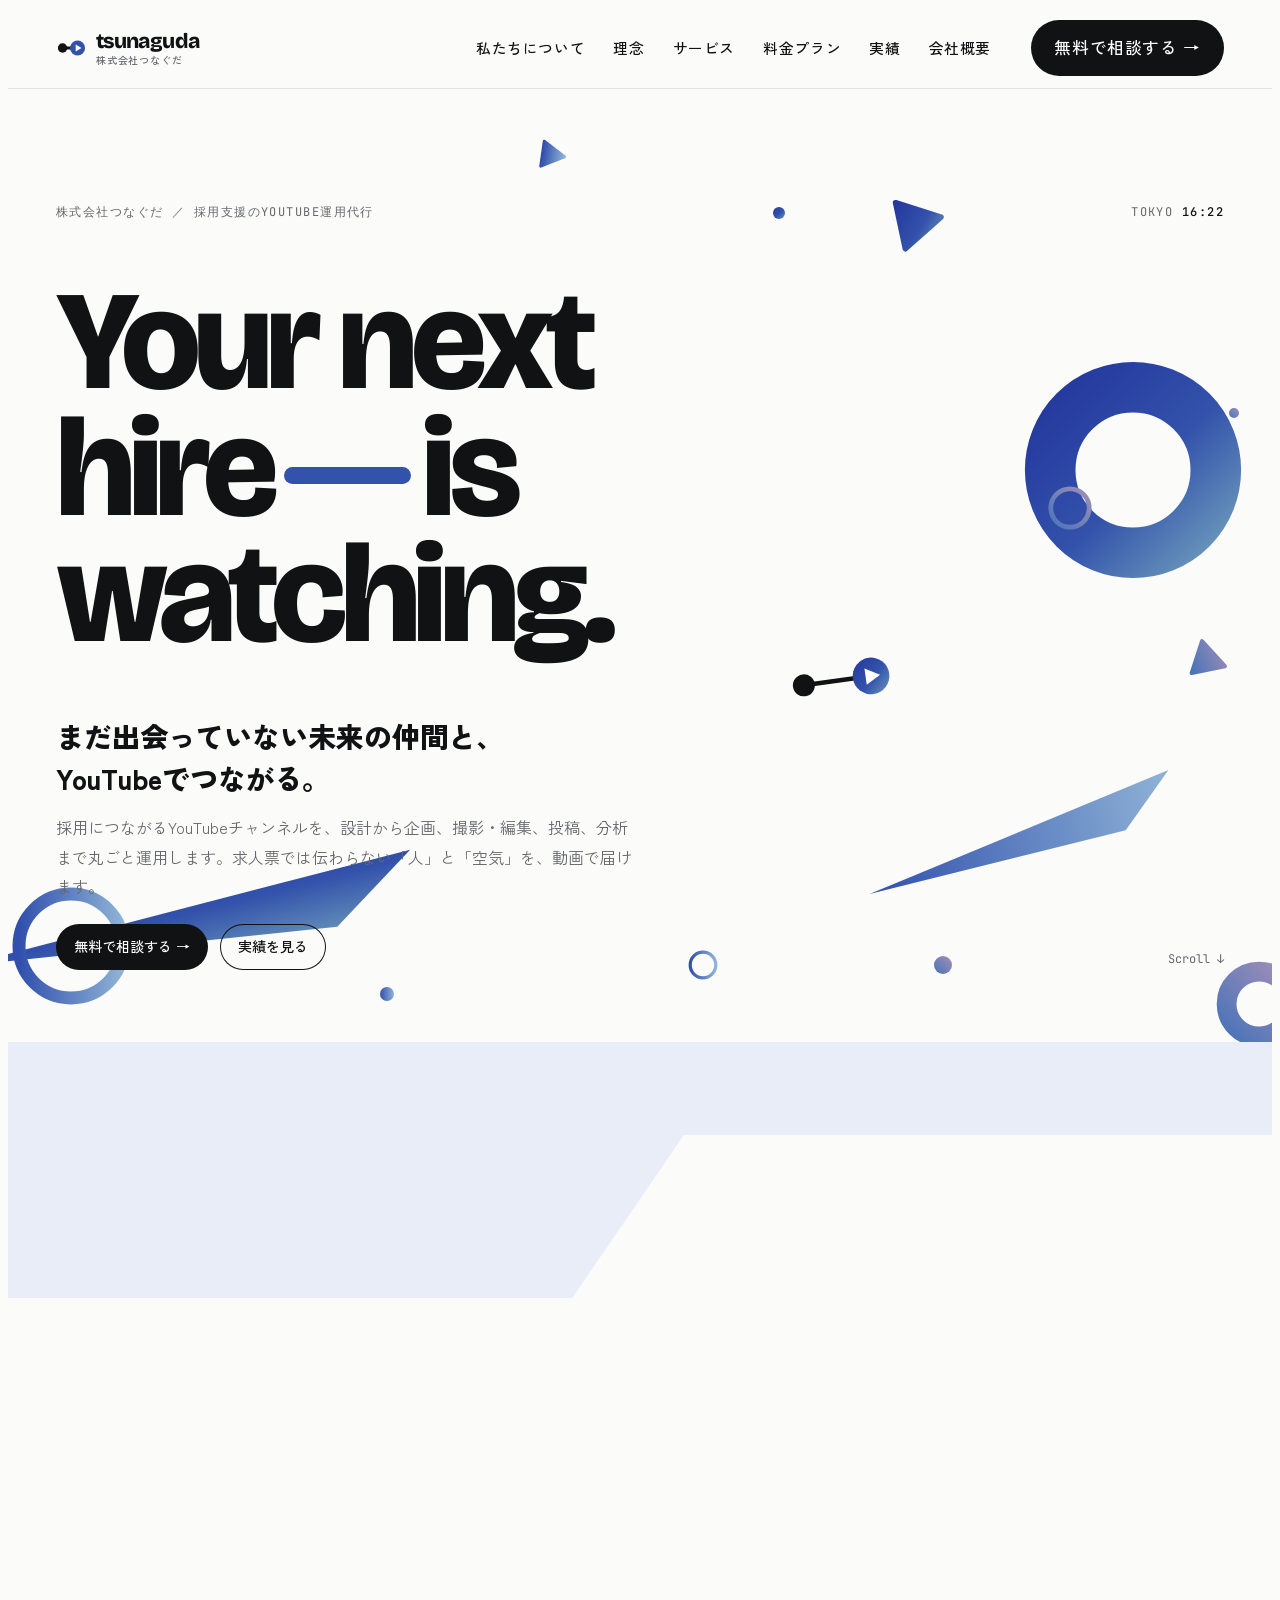
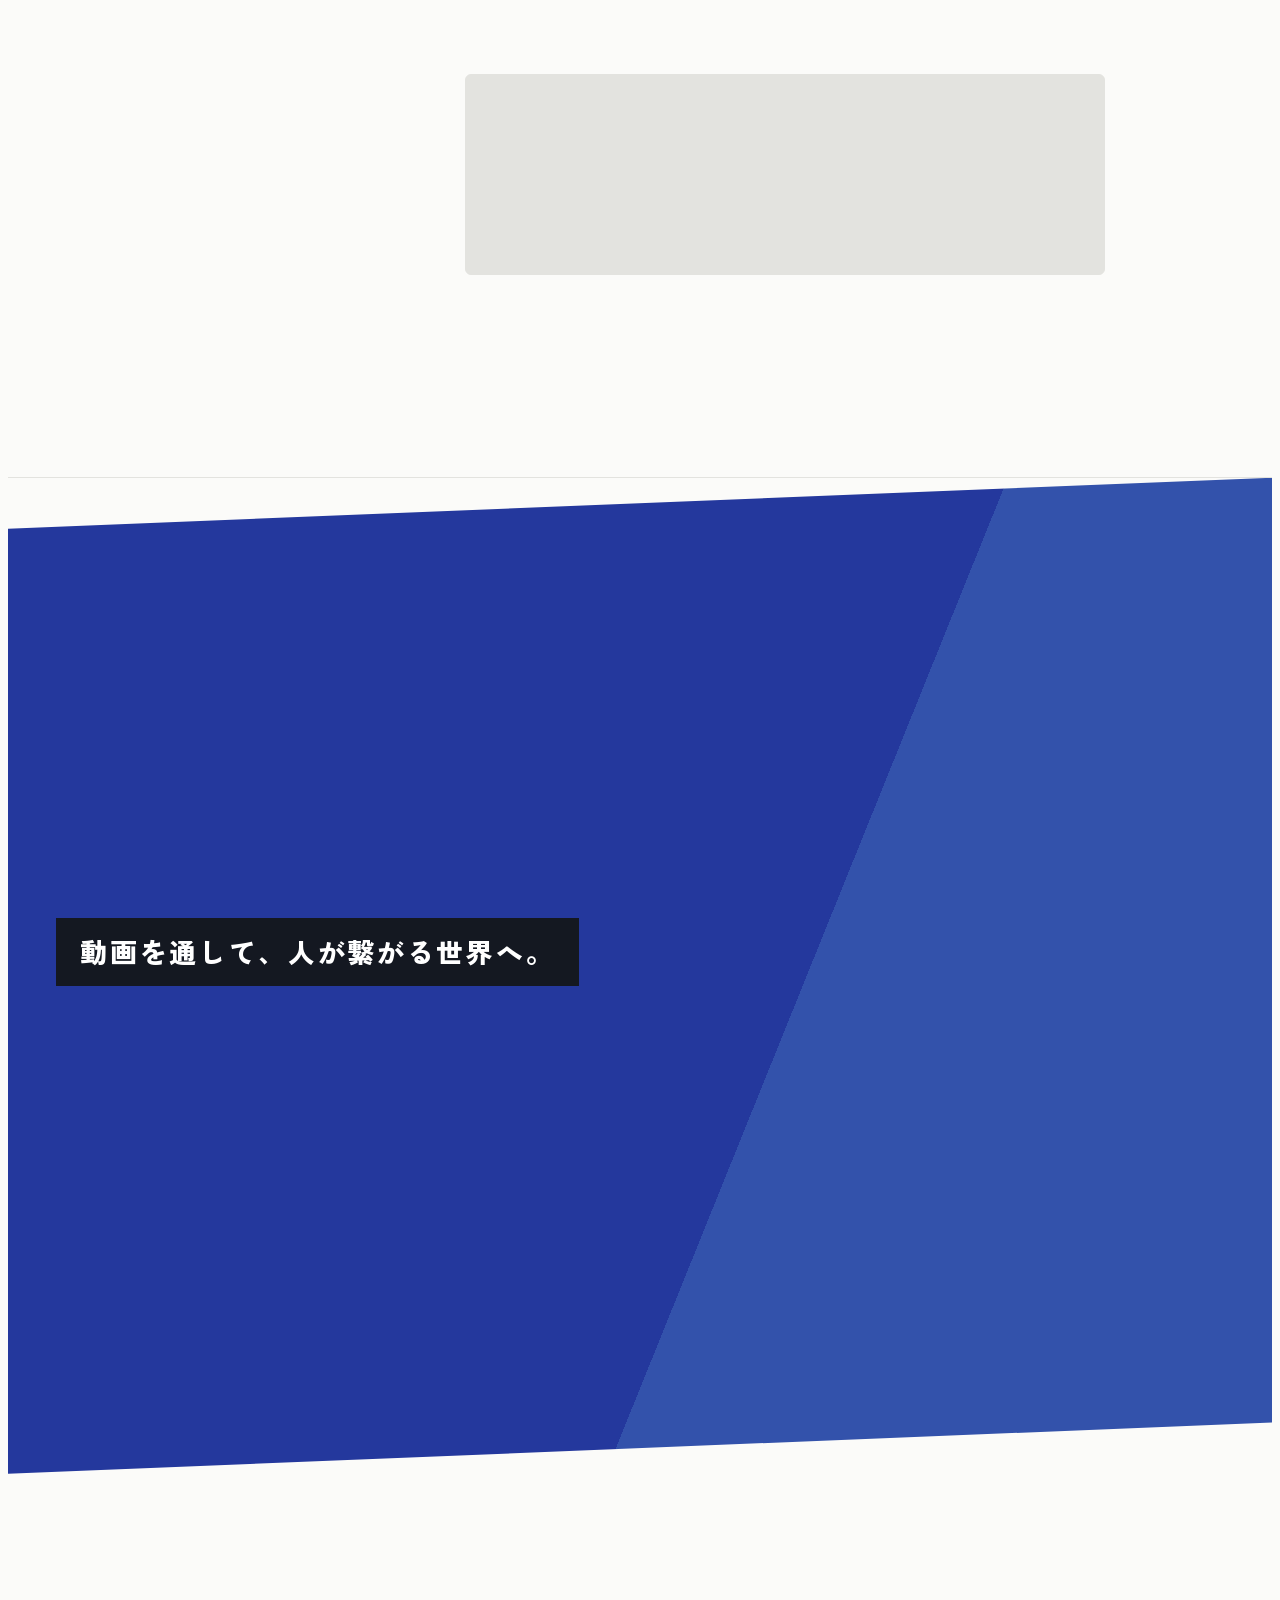
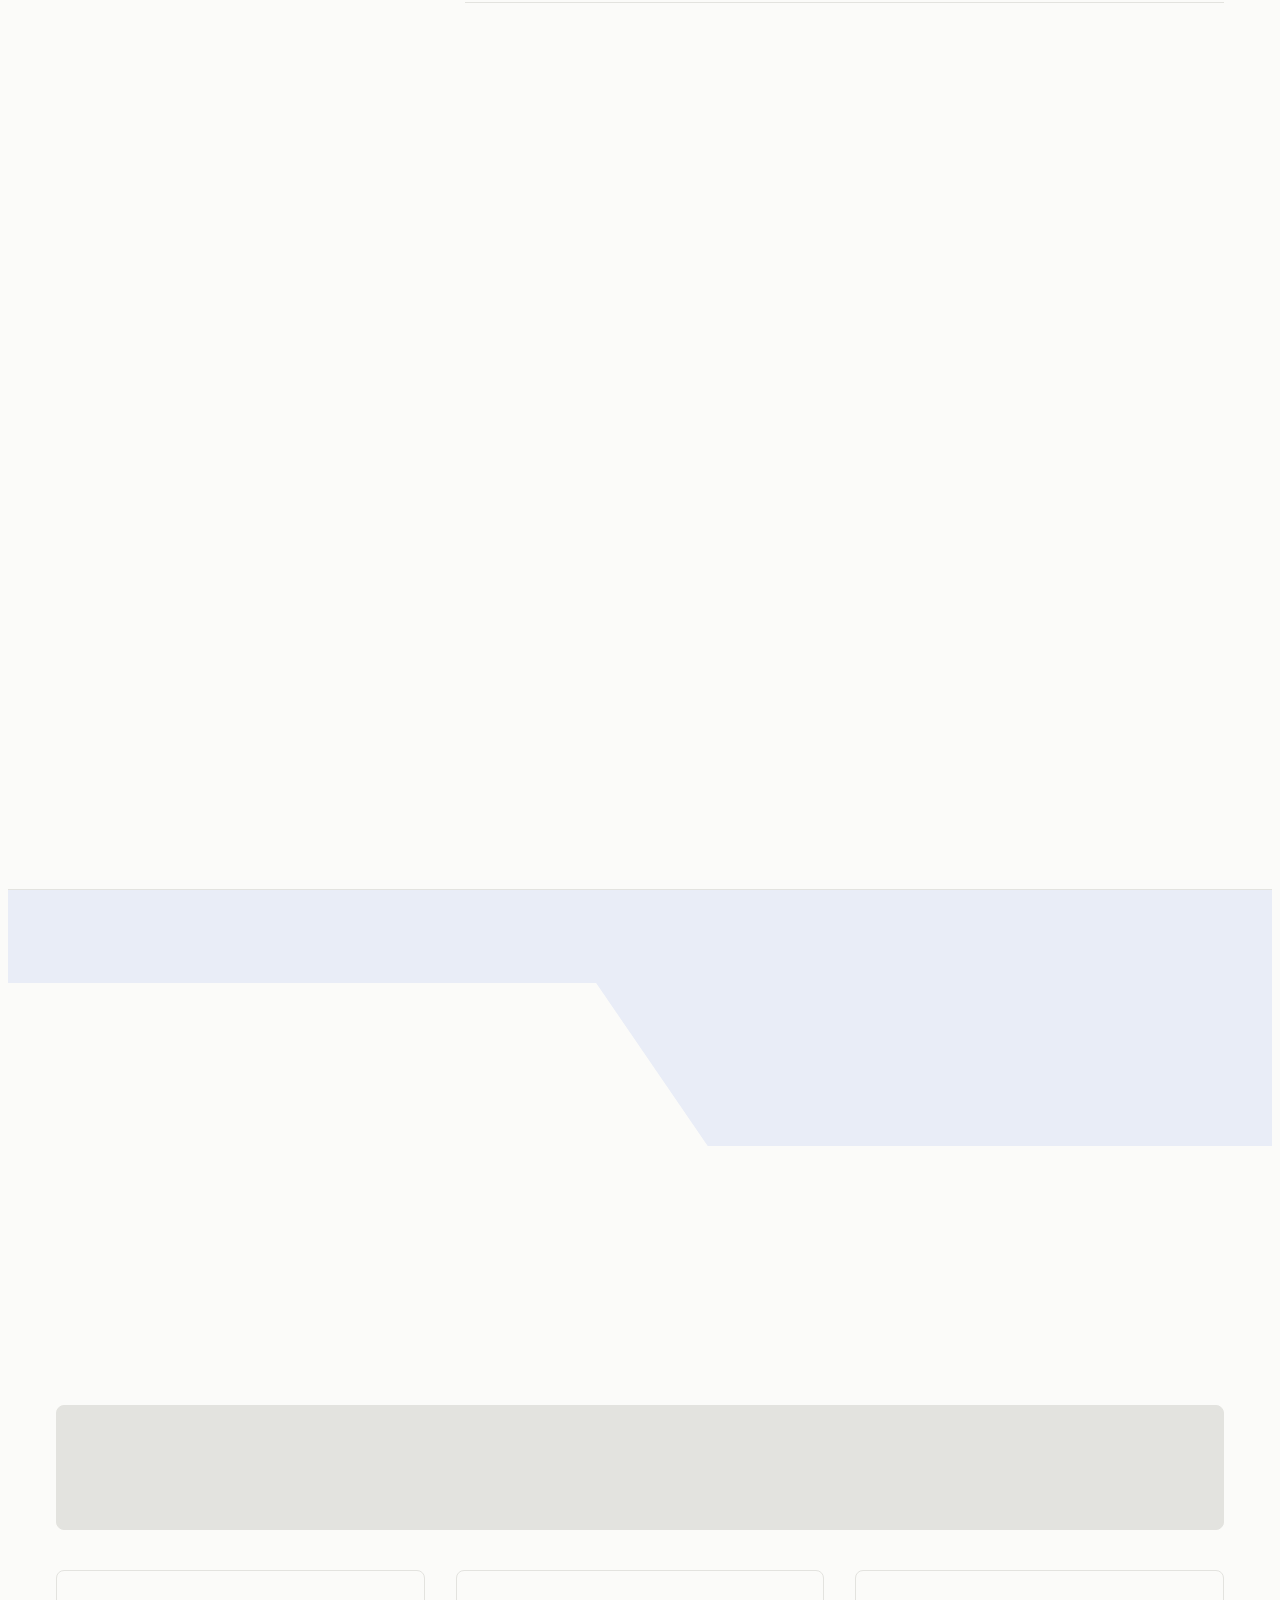
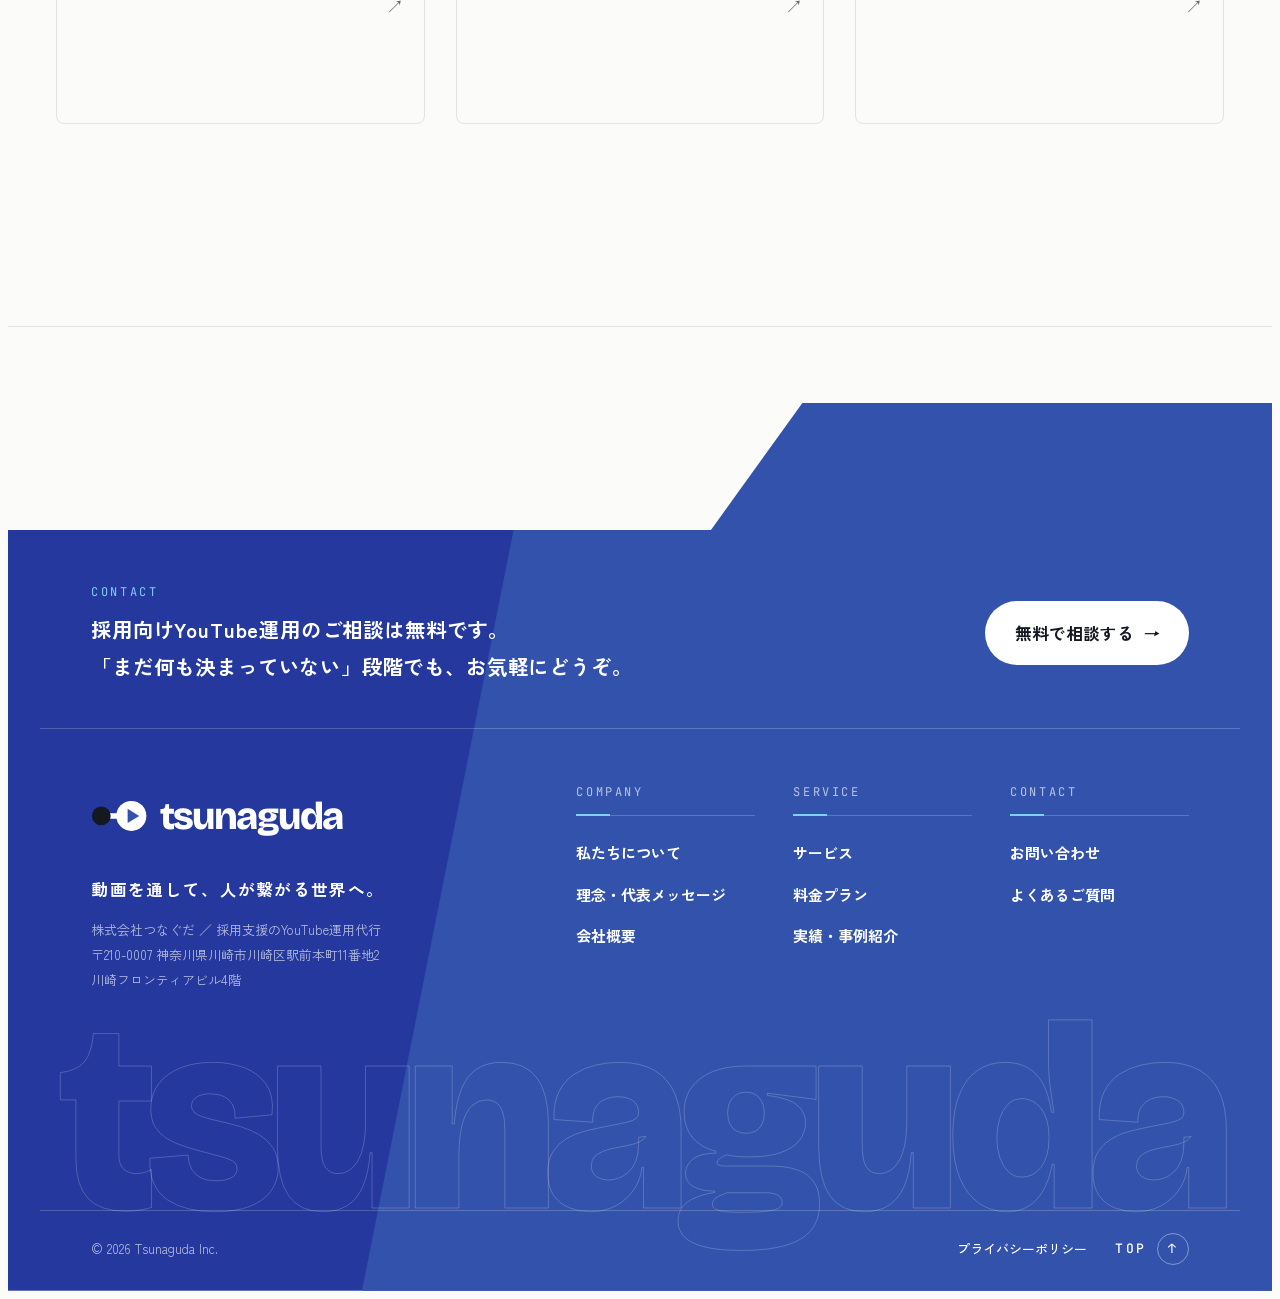
==== commit 0b682d29: "Retire the Let's talk band; CTA row moves to the top of the footer Co-Authored-By: Claude Opus 5.5 (" ====
--- a/index.html
+++ b/index.html
@@ -28,7 +28,7 @@
 <link rel="preconnect" href="https://fonts.googleapis.com">
 <link rel="preconnect" href="https://fonts.gstatic.com" crossorigin>
 <link rel="stylesheet" href="https://fonts.googleapis.com/css2?family=Bricolage+Grotesque:opsz,wght@12..96,400;12..96,600;12..96,800&family=Zen+Kaku+Gothic+New:wght@400;500;700;900&family=JetBrains+Mono:wght@400;500&display=swap">
-<link rel="stylesheet" href="assets/style.css?v=202610220619">
+<link rel="stylesheet" href="assets/style.css?v=202610220623">
 <script>document.documentElement.classList.add('js');try{var t=sessionStorage.getItem('pt');if(t){sessionStorage.removeItem('pt');document.documentElement.classList.add('seen','pt-in');window.__pt=t;}}catch(e){}</script>
 </head>
 <body>
@@ -155,19 +155,17 @@
     </div>
   </section>
 
-  <section class="cta-band">
-    <div class="wrap">
-      <div class="label">Contact</div>
-      <a class="cta-link" href="contact/"><span>Let's talk<em>.</em></span><i aria-hidden="true">→</i></a>
-      <p>採用向けYouTube運用のご相談は無料です。「まだ何も決まっていない」段階でもお気軽にどうぞ。</p>
-    </div>
-  </section>
+
 </main>
 
 <footer class="ft">
   <svg class="ft-edge" viewBox="0 0 1440 160" preserveAspectRatio="none" aria-hidden="true"><polygon points="0,160 800,160 905,0 1440,0 1440,160"/></svg>
   <div class="ft-body">
     <svg class="ft-bg" viewBox="0 0 100 100" preserveAspectRatio="none" aria-hidden="true"><rect width="100" height="100"/><polygon points="40,0 100,0 100,100 28,100"/><line x1="40" y1="0" x2="28" y2="100" vector-effect="non-scaling-stroke"/></svg>
+    <div class="ft-cta">
+      <p class="ft-cta-t"><span class="ft-h2">CONTACT</span>採用向けYouTube運用のご相談は無料です。<br>「まだ何も決まっていない」段階でも、お気軽にどうぞ。</p>
+      <a class="btn ft-btn" href="contact/">無料で相談する <i>→</i></a>
+    </div>
     <div class="ft-in">
       <div class="ft-brand">
         <a class="ft-logo" href="./" aria-label="株式会社つなぐだ ホームへ"><svg viewBox="1.5 7.5 30 17" aria-hidden="true"><path d="M8 16 H20" stroke="currentColor" stroke-width="3" stroke-linecap="round"/><circle cx="7" cy="16" r="5" fill="#141821"/><circle cx="23" cy="16" r="8" fill="#fff"/><path d="M21 12.2 L27.2 16 L21 19.8 Z" fill="#3352ab"/></svg><span>tsunaguda</span></a>
@@ -184,6 +182,6 @@
     <div class="ft-bot"><span>© 2026 Tsunaguda Inc.</span><a href="privacy/">プライバシーポリシー</a><a class="ft-top" href="#top">TOP <i aria-hidden="true">↑</i></a></div>
   </div>
 </footer>
-<script src="assets/main.js?v=202610220619"></script>
+<script src="assets/main.js?v=202610220623"></script>
 </body>
 </html>
--- a/assets/style.css
+++ b/assets/style.css
@@ -512,3 +512,14 @@
   .ft-bot span{order:3;width:100%}
   .ft-mark{font-size:19vw;bottom:104px}
 }
+
+/* footer CTA row (replaces the Let's talk band) */
+.ft-cta{position:relative;z-index:1;max-width:1200px;margin:0 auto;padding:clamp(28px,4vw,52px) max(20px,4vw) clamp(28px,3.4vw,44px);display:flex;align-items:center;justify-content:space-between;gap:24px 40px;flex-wrap:wrap;border-bottom:1px solid var(--fl)}
+.ft-cta-t{margin:0;color:#fff;font-weight:700;font-size:clamp(16px,1.6vw,21px);line-height:1.8;letter-spacing:.04em}
+.ft-h2{display:block;font-family:var(--font-mono);font-weight:400;font-size:12px;letter-spacing:.22em;color:var(--seam);margin-bottom:8px}
+footer.ft .ft-btn{background:#fff;color:var(--brand-ink);font-size:clamp(15px,1.3vw,17px);padding:1em 1.8em;font-weight:700}
+footer.ft .ft-btn .fx b{background:var(--brand-ink)}
+@media (hover:hover){footer.ft .ft-btn:hover{background:#fff;color:#fff}}
+.ft-in{padding-top:clamp(36px,4vw,56px)}
+@media (max-width:760px){.ft-cta{flex-direction:column;align-items:flex-start}.ft-cta-t br{display:none}footer.ft .ft-btn{width:100%;justify-content:center}}
+.ft-bg line{display:none}
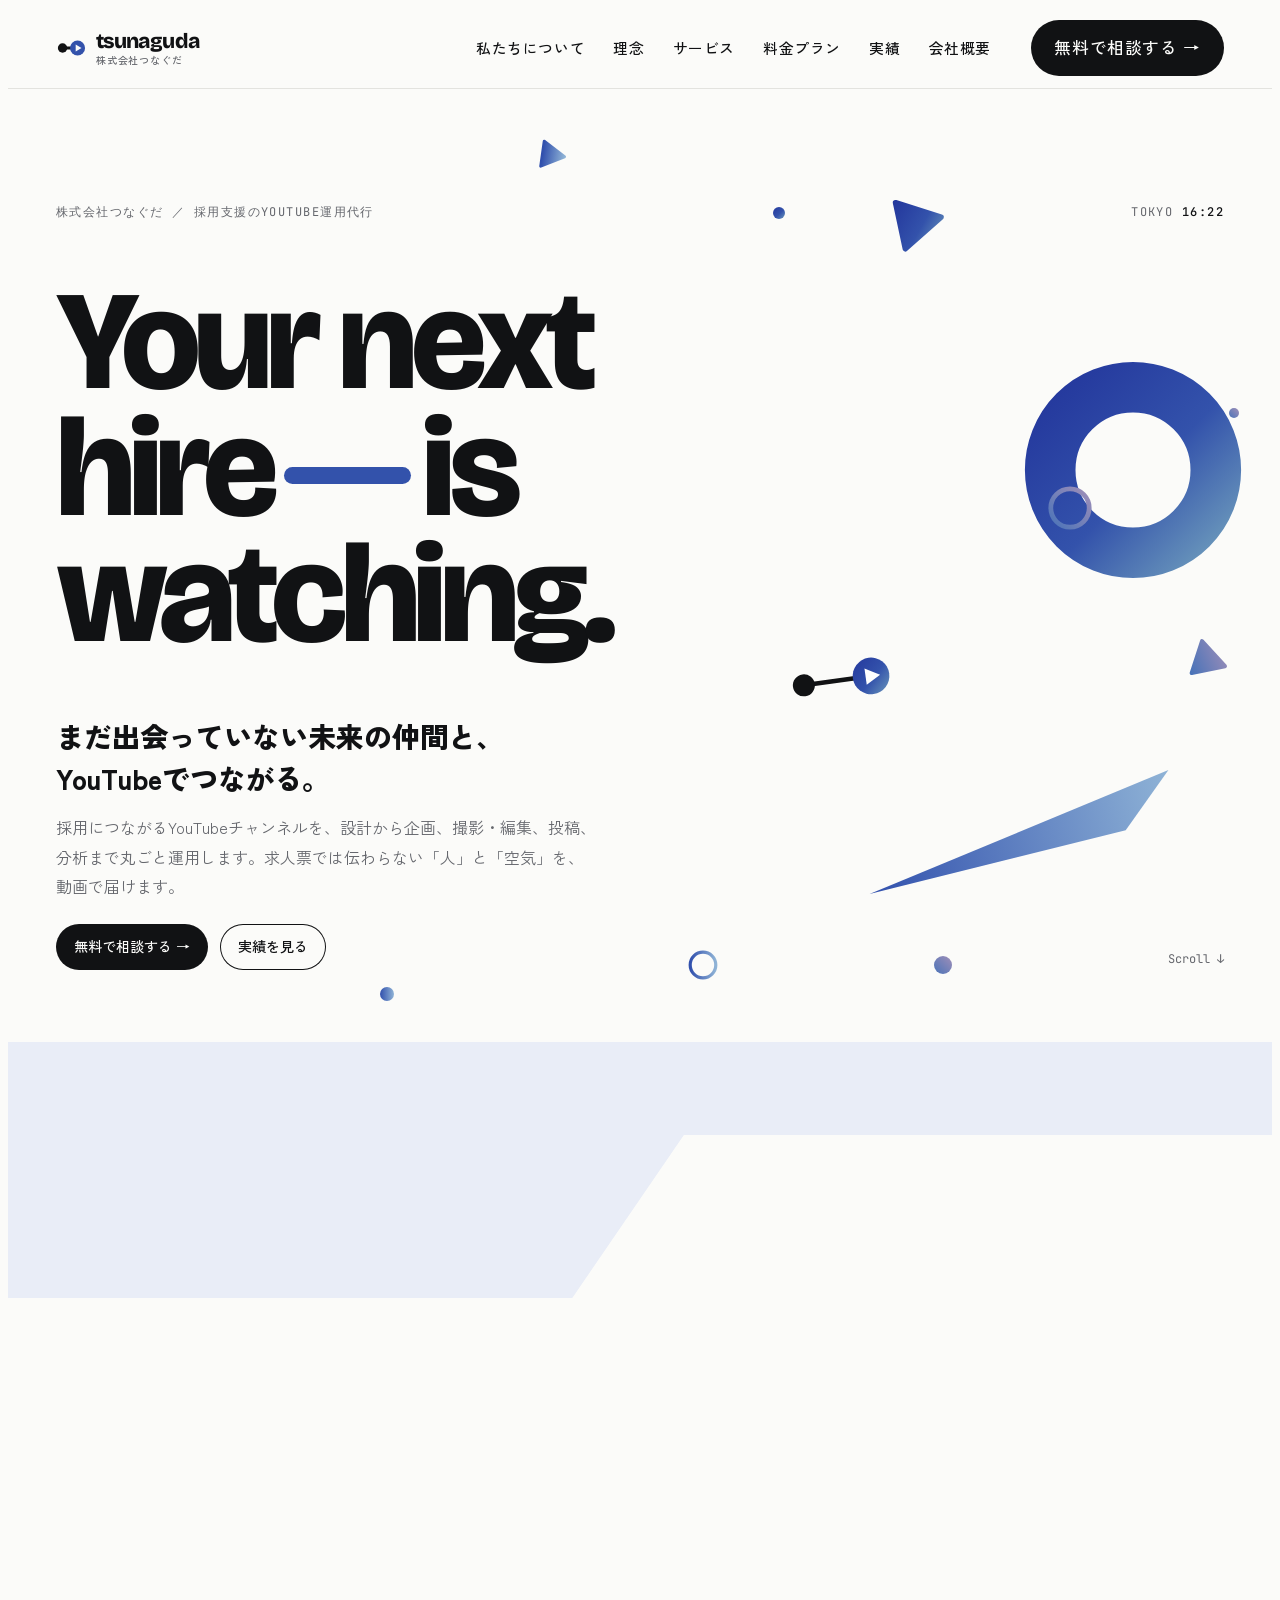
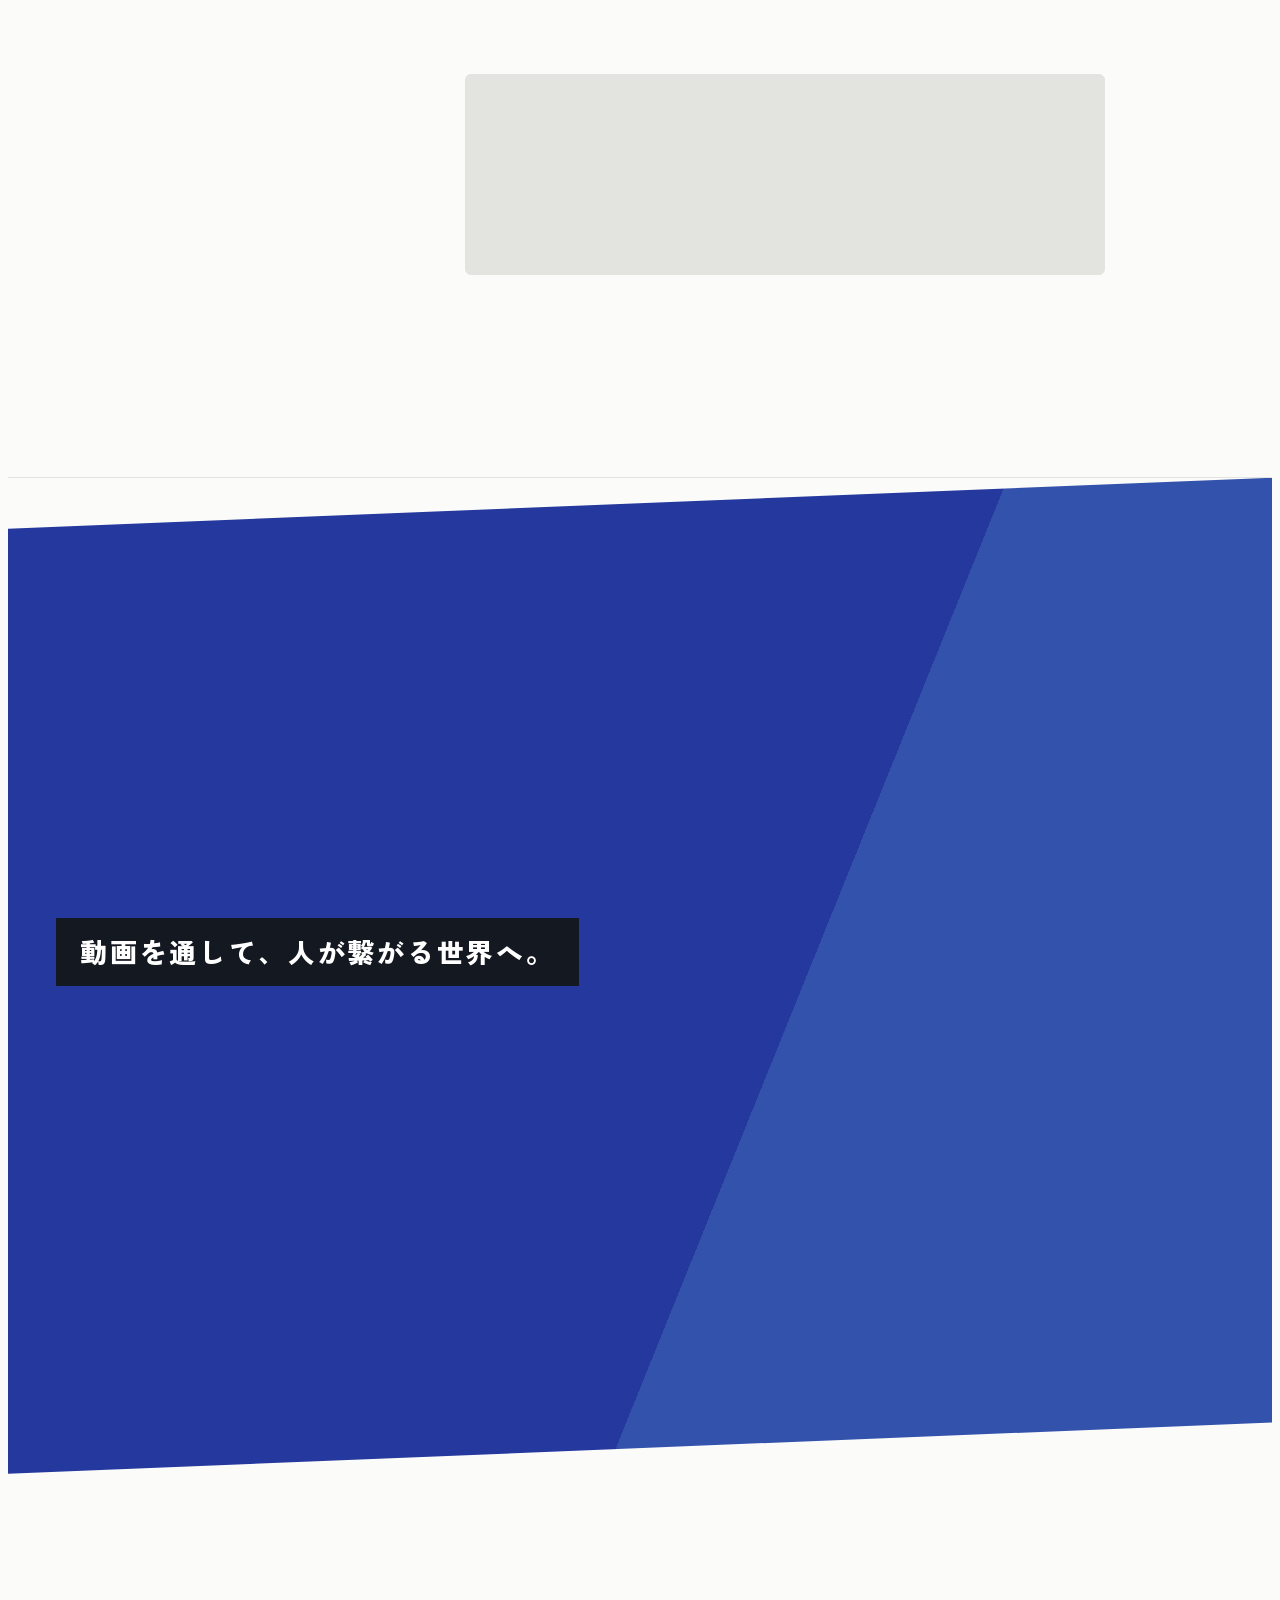
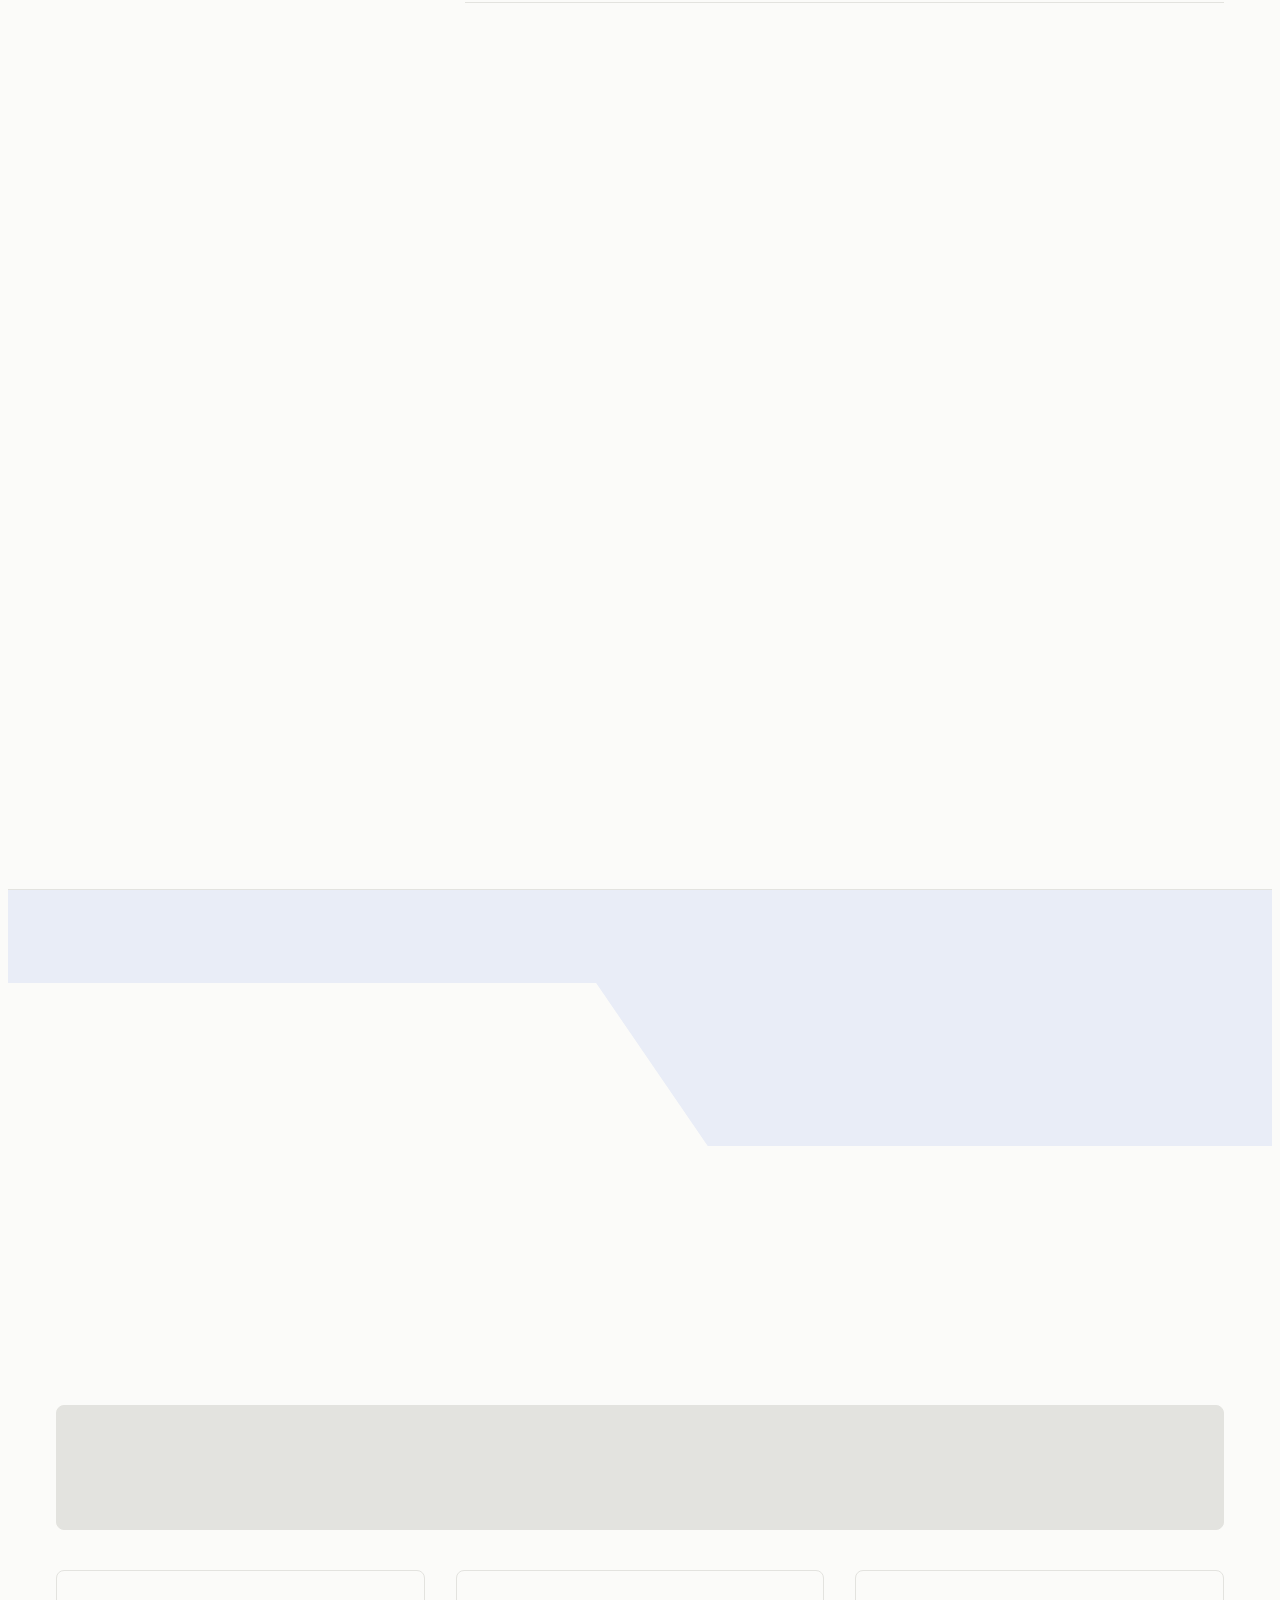
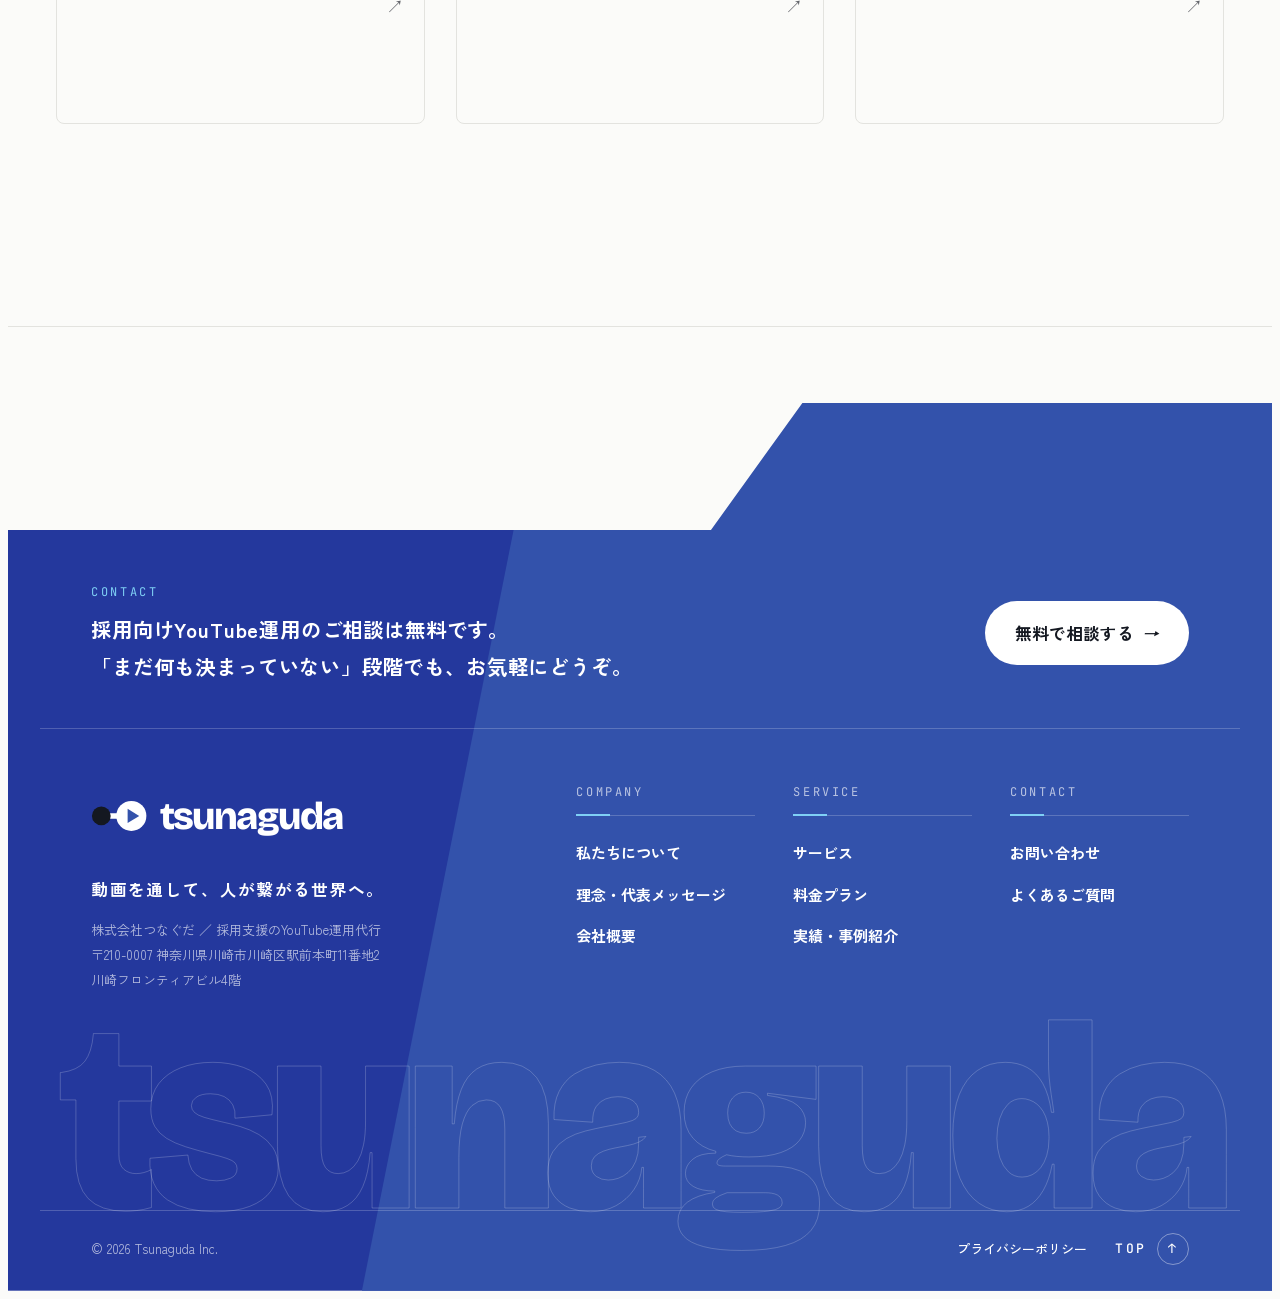
==== commit aa45f440: "Keep hero shapes clear of copy; break Japanese text at phrase boundaries Co-Authored-By: Claude Opus" ====
--- a/index.html
+++ b/index.html
@@ -28,7 +28,7 @@
 <link rel="preconnect" href="https://fonts.googleapis.com">
 <link rel="preconnect" href="https://fonts.gstatic.com" crossorigin>
 <link rel="stylesheet" href="https://fonts.googleapis.com/css2?family=Bricolage+Grotesque:opsz,wght@12..96,400;12..96,600;12..96,800&family=Zen+Kaku+Gothic+New:wght@400;500;700;900&family=JetBrains+Mono:wght@400;500&display=swap">
-<link rel="stylesheet" href="assets/style.css?v=202610220623">
+<link rel="stylesheet" href="assets/style.css?v=202610220633">
 <script>document.documentElement.classList.add('js');try{var t=sessionStorage.getItem('pt');if(t){sessionStorage.removeItem('pt');document.documentElement.classList.add('seen','pt-in');window.__pt=t;}}catch(e){}</script>
 </head>
 <body>
@@ -58,13 +58,13 @@
     </a>
     <button class="menu-btn" id="menu-btn" type="button" aria-expanded="false" aria-controls="gnav"><span></span><span></span><span class="sr">メニュー</span></button>
     <nav aria-label="メインメニュー" id="gnav">
-      <a href="about/">私たちについて</a>
+      <a href="about/">私たちに<wbr>ついて</a>
       <a href="philosophy/">理念</a>
       <a href="service/">サービス</a>
       <a href="plan/">料金プラン</a>
       <a href="works/">実績</a>
       <a href="company/">会社概要</a>
-      <a class="btn" href="contact/">無料で相談する →</a>
+      <a class="btn" href="contact/">無料で<wbr>相談する<wbr> →</a>
     </nav>
   </div>
 </header>
@@ -73,17 +73,17 @@
   <section class="hero">
     <div class="wrap">
       <div class="hero-meta">
-        <h1 class="label" style="font-size:12px;font-weight:400">株式会社つなぐだ ／ 採用支援のYouTube運用代行</h1>
+        <h1 class="label" style="font-size:12px;font-weight:400">株式会社つなぐだ ／ 採用支援の<wbr>YouTube運用代行</h1>
         <span class="label clock">Tokyo <b id="clock">--:--</b></span>
       </div>
       <p class="display" aria-hidden="true"><span class="ln"><span>Your next</span></span><span class="ln"><span>hire<span class="thread"></span>is</span></span><span class="ln"><span>watching.</span></span></p>
       <div class="hero-foot">
         <div class="hero-copy">
-          <strong>まだ出会っていない未来の仲間と、<br>YouTubeでつながる。</strong>
-          <p>採用につながるYouTubeチャンネルを、設計から企画、撮影・編集、投稿、分析まで丸ごと運用します。求人票では伝わらない「人」と「空気」を、動画で届けます。</p>
+          <strong>まだ<wbr>出会っていない<wbr>未来の<wbr>仲間と、<br>YouTubeで<wbr>つながる。</strong>
+          <p>採用に<wbr>つながる<wbr>YouTubeチャンネルを、<wbr>設計から<wbr>企画、<wbr>撮影・編集、<wbr>投稿、<wbr>分析まで<wbr>丸ごと<wbr>運用します。<wbr>求人票では<wbr>伝わらない<wbr>「人」と<wbr>「空気」を<wbr>、<wbr>動画で<wbr>届けます。</p>
           <div class="hero-cta">
-            <a class="btn" href="contact/">無料で相談する →</a>
-            <a class="btn btn-ghost" href="works/">実績を見る</a>
+            <a class="btn" href="contact/">無料で<wbr>相談する<wbr> →</a>
+            <a class="btn btn-ghost" href="works/">実績を<wbr>見る</a>
           </div>
         </div>
         <a class="scroll" href="#home-about" style="text-decoration:none">Scroll ↓</a>
@@ -96,15 +96,15 @@
     <div class="wrap grid2">
       <div class="sec-head"><div class="label">About us</div><h2 class="sec-title">Why<br>YouTube<br>for hiring</h2></div>
       <div class="body">
-        <p class="lead">求人票では伝わらない、<br>会社の「人」と「空気」を届ける。</p>
-        <p>株式会社つなぐだは、採用支援を目的としたYouTube運用を専門にお手伝いする会社です。求人票では伝わらない社員の言葉や職場の一日を動画で届け、会社と未来の仲間との最初の出会いをつくります。</p>
+        <p class="lead">求人票では<wbr>伝わらない、<br>会社の<wbr>「人」と<wbr>「空気」を<wbr>届ける。</p>
+        <p>株式会社つなぐだは、<wbr>採用支援を<wbr>目的とした<wbr>YouTube運用を<wbr>専門に<wbr>お手伝いする<wbr>会社です。<wbr>求人票では<wbr>伝わらない<wbr>社員の<wbr>言葉や<wbr>職場の<wbr>一日を<wbr>動画で<wbr>届け、<wbr>会社と<wbr>未来の<wbr>仲間との<wbr>最初の<wbr>出会いを<wbr>つくります。</p>
         <div class="probs" aria-label="こんなお悩みはありませんか">
-          <div>求人媒体に出しても応募が集まらない</div>
-          <div>若い世代に会社の魅力が伝わらない</div>
-          <div>入社後のミスマッチや早期離職が多い</div>
-          <div>社内に撮影・編集できる人がいない</div>
+          <div>求人媒体に<wbr>出しても<wbr>応募が<wbr>集まらない</div>
+          <div>若い<wbr>世代に<wbr>会社の<wbr>魅力が<wbr>伝わらない</div>
+          <div>入社後の<wbr>ミスマッチや<wbr>早期離職が<wbr>多い</div>
+          <div>社内に<wbr>撮影・編集できる<wbr>人が<wbr>いない</div>
         </div>
-        <div class="more"><a class="more-link" href="about/">私たちについて<i aria-hidden="true">→</i></a></div>
+        <div class="more"><a class="more-link" href="about/">私たちに<wbr>ついて<i aria-hidden="true">→</i></a></div>
       </div>
     </div>
   </section>
@@ -113,9 +113,9 @@
     <div class="wrap">
       <p class="kicker">Philosophy</p>
       <h2 lang="en">Connect people.</h2>
-      <p class="tagline"><span>動画を通して、人が繋がる世界へ。</span></p>
-      <p class="lines"><span>求人票では伝わらない、人の温度がある。</span><span>動画なら、その温度ごと届けられる。</span><span>私たちは動画で、会社と未来の仲間をつなぎます。</span></p>
-      <a class="more-link" href="philosophy/">理念・代表メッセージを見る<i aria-hidden="true">→</i></a>
+      <p class="tagline"><span>動画を<wbr>通して、<wbr>人が<wbr>繋がる<wbr>世界へ。</span></p>
+      <p class="lines"><span>求人票では<wbr>伝わらない、<wbr>人の<wbr>温度が<wbr>ある。</span><span>動画なら、<wbr>その<wbr>温度ごと<wbr>届けられる。</span><span>私たちは<wbr>動画で、<wbr>会社と<wbr>未来の<wbr>仲間を<wbr>つなぎます。</span></p>
+      <a class="more-link" href="philosophy/">理念・代表メッセージを<wbr>見る<i aria-hidden="true">→</i></a>
     </div>
     <svg class="e5-line" aria-hidden="true"><path/></svg>
     <div class="e5" aria-hidden="true"><i class="e5-play"></i><i class="e5-bar"><b></b></i></div>
@@ -123,14 +123,14 @@
 
   <section class="block" id="service">
     <div class="wrap grid2">
-      <div class="sec-head"><div class="label">Service</div><h2 class="sec-title">What<br>we do</h2><p class="body" style="color:var(--muted);margin:0">採用につながるチャンネルを、この4つを毎月くり返して育てていきます。</p></div>
+      <div class="sec-head"><div class="label">Service</div><h2 class="sec-title">What<br>we do</h2><p class="body" style="color:var(--muted);margin:0">採用に<wbr>つながる<wbr>チャンネルを、<wbr>この<wbr>4つを<wbr>毎月くり返して<wbr>育てていきます。</p></div>
       <ol class="svc">
-        <li><span class="no">01</span><h3>採用チャンネル設計<small>Strategy</small></h3><p>求める人物像と、その人が知りたいことを整理します。競合の採用チャンネルも調べ、会社の魅力が一番伝わる方向性とコンセプトを決めます。</p></li>
-        <li><span class="no">02</span><h3>企画・台本<small>Planning</small></h3><p>社員インタビュー、1日密着、職場紹介、若手座談会など、応募前に知りたいことに答える企画を立て、出演者が話しやすい台本まで用意します。</p></li>
-        <li><span class="no">03</span><h3>撮影・編集<small>Production</small></h3><p>企画・撮影・台本・編集の各チームが、撮影からテロップ・BGM・サムネイルまで仕上げます。長尺とショート動画の両方に対応します。</p></li>
-        <li><span class="no">04</span><h3>投稿・分析・改善<small>Analytics</small></h3><p>投稿作業を代行し、再生数だけでなく、説明会の参加や応募につながったかまで振り返ります。結果をもとに次の企画を改善します。</p></li>
+        <li><span class="no">01</span><h3>採用チャンネル設計<small>Strategy</small></h3><p>求める<wbr>人物像と、<wbr>その<wbr>人が<wbr>知りたい<wbr>ことを<wbr>整理します。<wbr>競合の<wbr>採用チャンネルも<wbr>調べ、<wbr>会社の<wbr>魅力が<wbr>一番<wbr>伝わる<wbr>方向性と<wbr>コンセプトを<wbr>決めます。</p></li>
+        <li><span class="no">02</span><h3>企画・台本<small>Planning</small></h3><p>社員インタビュー、<wbr>1日密着、<wbr>職場紹介、<wbr>若手座談会など、<wbr>応募前に<wbr>知りたいことに<wbr>答える<wbr>企画を<wbr>立て、<wbr>出演者が<wbr>話しやすい<wbr>台本まで<wbr>用意します。</p></li>
+        <li><span class="no">03</span><h3>撮影・編集<small>Production</small></h3><p>企画・撮影・台本・<wbr>編集の<wbr>各チームが、<wbr>撮影から<wbr>テロップ・BGM・サムネイルまで<wbr>仕上げます。<wbr>長尺と<wbr>ショー<wbr>ト動画の<wbr>両方に<wbr>対応します。</p></li>
+        <li><span class="no">04</span><h3>投稿・分析・改善<small>Analytics</small></h3><p>投稿作業を<wbr>代行し、<wbr>再生数だけでなく、<wbr>説明会の<wbr>参加や<wbr>応募に<wbr>つながったかまで<wbr>振り返ります。<wbr>結果を<wbr>もとに<wbr>次の<wbr>企画を<wbr>改善します。</p></li>
       </ol>
-      <div></div><div class="more"><a class="more-link" href="service/">サービス・料金プランを見る<i aria-hidden="true">→</i></a></div>
+      <div></div><div class="more"><a class="more-link" href="service/">サービス・料金プランを<wbr>見る<i aria-hidden="true">→</i></a></div>
     </div>
   </section>
 
@@ -139,19 +139,19 @@
     <div class="wrap">
       <div class="works-head">
         <div class="sec-head"><div class="label">Works</div><h2 class="sec-title">Selected works</h2></div>
-        <p style="margin:0;color:var(--muted);max-width:28em">これまでに運用・制作をお手伝いしたチャンネルと動画です。</p>
+        <p style="margin:0;color:var(--muted);max-width:28em">これまでに<wbr>運用・<wbr>制作を<wbr>お手伝いした<wbr>チャンネルと<wbr>動画です。</p>
       </div>
       <div class="stats">
-        <div><b>10<small>倍以上</small></b><span>担当したアカウントで、3か月で伸ばした再生数</span></div>
-        <div><b>100<small>万円</small></b><span>教育系企業の集客動画1本から生まれた売上</span></div>
-        <div><b>4<small>チーム</small></b><span>企画・撮影・台本・編集の制作体制</span></div>
+        <div><b>10<small>倍以上</small></b><span>担当した<wbr>アカウントで、<wbr>3か<wbr>月で<wbr>伸ばした<wbr>再生数</span></div>
+        <div><b>100<small>万円</small></b><span>教育系企業の<wbr>集客動画1本から<wbr>生まれた<wbr>売上</span></div>
+        <div><b>4<small>チーム</small></b><span>企画・撮影・台本・<wbr>編集の<wbr>制作体制</span></div>
       </div>
       <div class="works">
-        <a class="work" href="https://www.youtube.com/channel/UC2Y6CIbPFPupgk979OOxwng" target="_blank" rel="noopener"><div class="work-meta"><b>激動のSNSマーケ会社の日常</b><span>広告代理店 ／ YouTubeチャンネル運用</span></div><i class="work-arrow" aria-hidden="true">↗</i></a>
-        <a class="work" href="https://www.youtube.com/@ashimiru_official" target="_blank" rel="noopener"><div class="work-meta"><b>アシミル｜足を診る専門家</b><span>ヘルスケア ／ YouTubeチャンネル運用</span></div><i class="work-arrow" aria-hidden="true">↗</i></a>
+        <a class="work" href="https://www.youtube.com/channel/UC2Y6CIbPFPupgk979OOxwng" target="_blank" rel="noopener"><div class="work-meta"><b>激動の<wbr>SNSマーケ会社の<wbr>日常</b><span>広告代理店 ／ YouTubeチャンネル運用</span></div><i class="work-arrow" aria-hidden="true">↗</i></a>
+        <a class="work" href="https://www.youtube.com/@ashimiru_official" target="_blank" rel="noopener"><div class="work-meta"><b>アシミル｜足を<wbr>診る<wbr>専門家</b><span>ヘルスケア ／ YouTubeチャンネル運用</span></div><i class="work-arrow" aria-hidden="true">↗</i></a>
         <a class="work" href="https://www.youtube.com/@sekuteku_aiba2" target="_blank" rel="noopener"><div class="work-meta"><b>セクテク講師 相葉たつや</b><span>講座・教育 ／ YouTubeチャンネル運用</span></div><i class="work-arrow" aria-hidden="true">↗</i></a>
       </div>
-      <div class="more"><a class="more-link" href="works/">実績をすべて見る<i aria-hidden="true">→</i></a></div>
+      <div class="more"><a class="more-link" href="works/">実績を<wbr>すべて<wbr>見る<i aria-hidden="true">→</i></a></div>
     </div>
   </section>
 
@@ -163,25 +163,25 @@
   <div class="ft-body">
     <svg class="ft-bg" viewBox="0 0 100 100" preserveAspectRatio="none" aria-hidden="true"><rect width="100" height="100"/><polygon points="40,0 100,0 100,100 28,100"/><line x1="40" y1="0" x2="28" y2="100" vector-effect="non-scaling-stroke"/></svg>
     <div class="ft-cta">
-      <p class="ft-cta-t"><span class="ft-h2">CONTACT</span>採用向けYouTube運用のご相談は無料です。<br>「まだ何も決まっていない」段階でも、お気軽にどうぞ。</p>
-      <a class="btn ft-btn" href="contact/">無料で相談する <i>→</i></a>
+      <p class="ft-cta-t"><span class="ft-h2">CONTACT</span>採用向けYouTube運用の<wbr>ご相談は<wbr>無料です。<br>「まだ<wbr>何も<wbr>決まっていない」<wbr>段階でも、<wbr>お気軽に<wbr>どうぞ。</p>
+      <a class="btn ft-btn" href="contact/">無料で<wbr>相談する<wbr> <i>→</i></a>
     </div>
     <div class="ft-in">
       <div class="ft-brand">
         <a class="ft-logo" href="./" aria-label="株式会社つなぐだ ホームへ"><svg viewBox="1.5 7.5 30 17" aria-hidden="true"><path d="M8 16 H20" stroke="currentColor" stroke-width="3" stroke-linecap="round"/><circle cx="7" cy="16" r="5" fill="#141821"/><circle cx="23" cy="16" r="8" fill="#fff"/><path d="M21 12.2 L27.2 16 L21 19.8 Z" fill="#3352ab"/></svg><span>tsunaguda</span></a>
-        <p class="ft-copy">動画を通して、人が繋がる世界へ。</p>
-        <p class="ft-addr">株式会社つなぐだ ／ 採用支援のYouTube運用代行<br>〒210-0007 神奈川県川崎市川崎区駅前本町11番地2<br>川崎フロンティアビル4階</p>
+        <p class="ft-copy">動画を<wbr>通して、<wbr>人が<wbr>繋がる<wbr>世界へ。</p>
+        <p class="ft-addr">株式会社つなぐだ ／ 採用支援の<wbr>YouTube運用代行<br>〒210-0007 神奈川県川崎市川崎区駅前本町11番地2<br>川崎フロンティアビル4階</p>
       </div>
       <nav class="ft-cols" aria-label="フッターメニュー">
-        <div><p class="ft-h">COMPANY</p><a href="about/">私たちについて</a><a href="philosophy/">理念・代表メッセージ</a><a href="company/">会社概要</a></div>
+        <div><p class="ft-h">COMPANY</p><a href="about/">私たちに<wbr>ついて</a><a href="philosophy/">理念・代表メッセージ</a><a href="company/">会社概要</a></div>
         <div><p class="ft-h">SERVICE</p><a href="service/">サービス</a><a href="plan/">料金プラン</a><a href="works/">実績・事例紹介</a></div>
-        <div><p class="ft-h">CONTACT</p><a href="contact/">お問い合わせ</a><a href="service/#faq">よくあるご質問</a></div>
+        <div><p class="ft-h">CONTACT</p><a href="contact/">お問い合わせ</a><a href="service/#faq">よく<wbr>ある<wbr>ご質問</a></div>
       </nav>
     </div>
     <div class="ft-mark" aria-hidden="true">tsunaguda</div>
     <div class="ft-bot"><span>© 2026 Tsunaguda Inc.</span><a href="privacy/">プライバシーポリシー</a><a class="ft-top" href="#top">TOP <i aria-hidden="true">↑</i></a></div>
   </div>
 </footer>
-<script src="assets/main.js?v=202610220623"></script>
+<script src="assets/main.js?v=202610220633"></script>
 </body>
 </html>
--- a/assets/style.css
+++ b/assets/style.css
@@ -523,3 +523,8 @@
 .ft-in{padding-top:clamp(36px,4vw,56px)}
 @media (max-width:760px){.ft-cta{flex-direction:column;align-items:flex-start}.ft-cta-t br{display:none}footer.ft .ft-btn{width:100%;justify-content:center}}
 .ft-bg line{display:none}
+.hero-shapes .sh.off{display:none!important}
+/* Japanese phrase-aware line breaks (BudouX <wbr> in markup) */
+body{word-break:keep-all;overflow-wrap:break-word;line-break:strict}
+p,li,dd,dt,blockquote,figcaption,summary{text-wrap:pretty}
+.jph{white-space:nowrap}
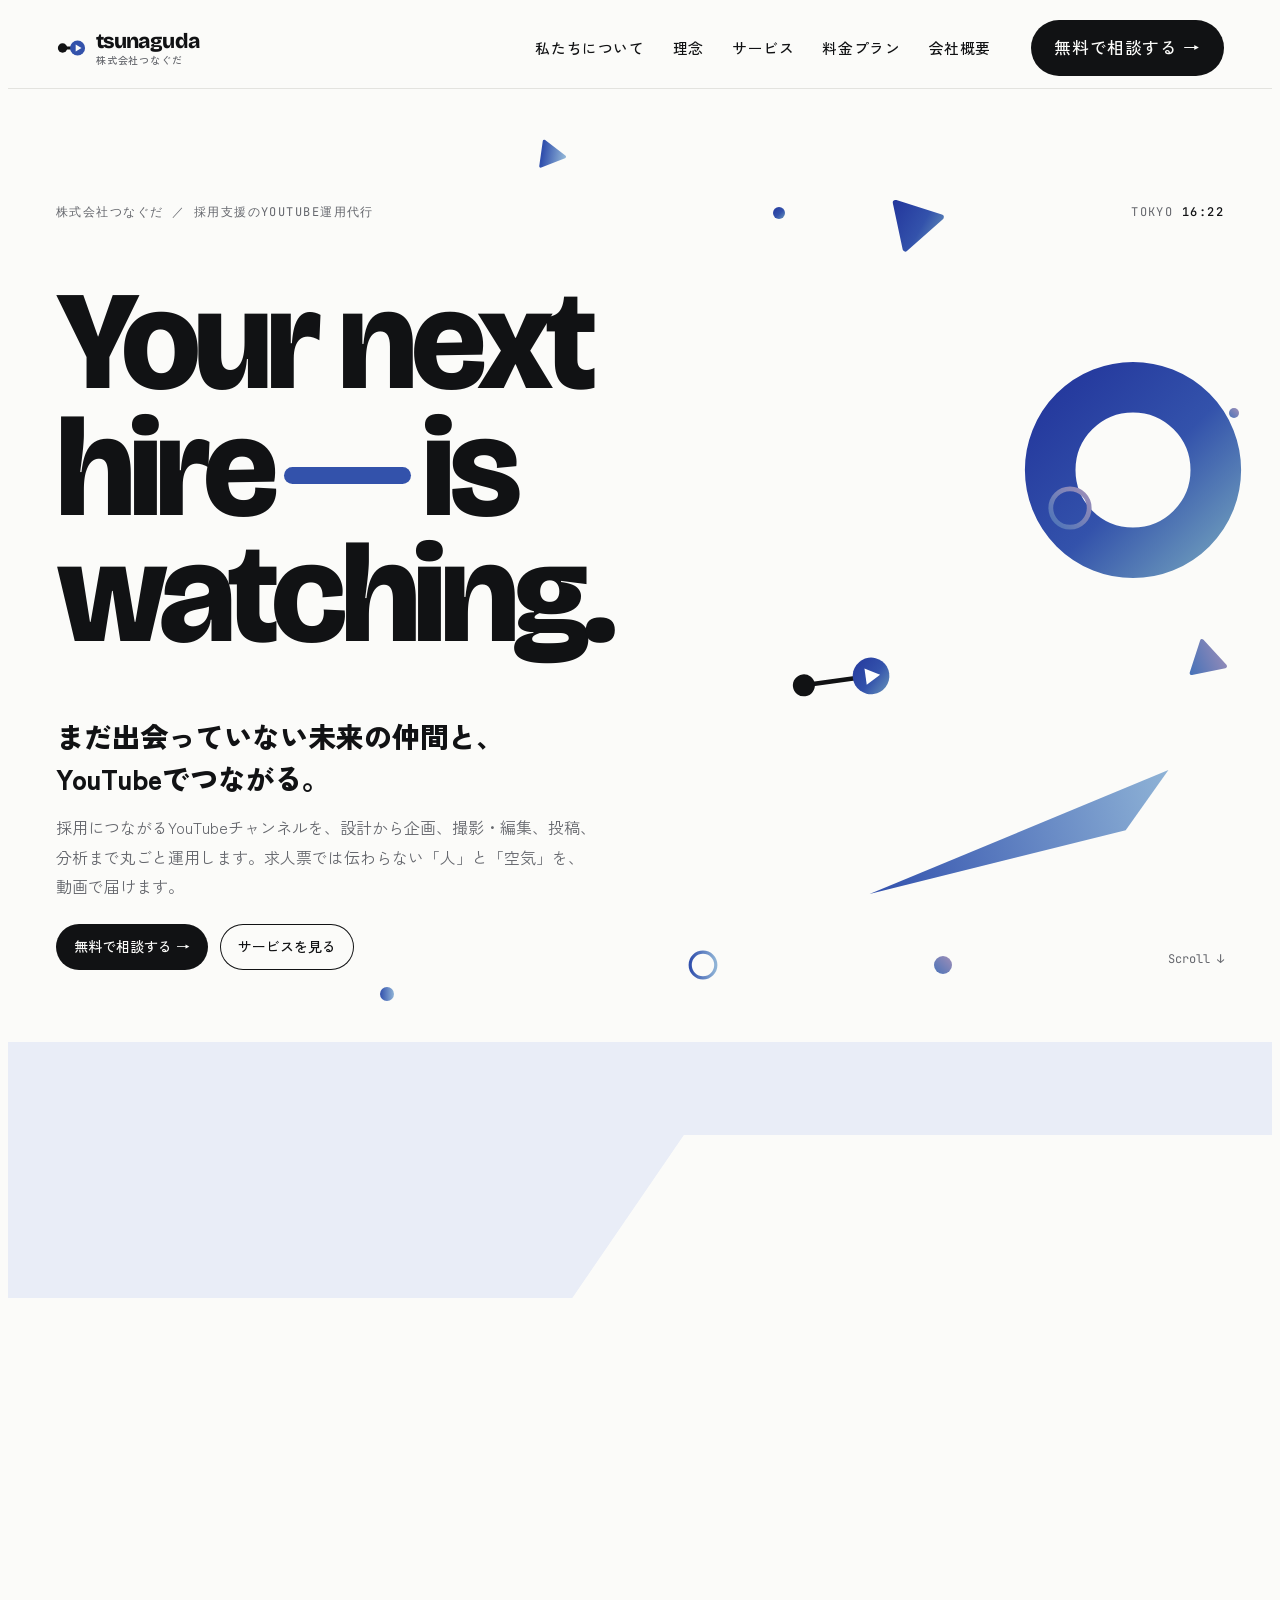
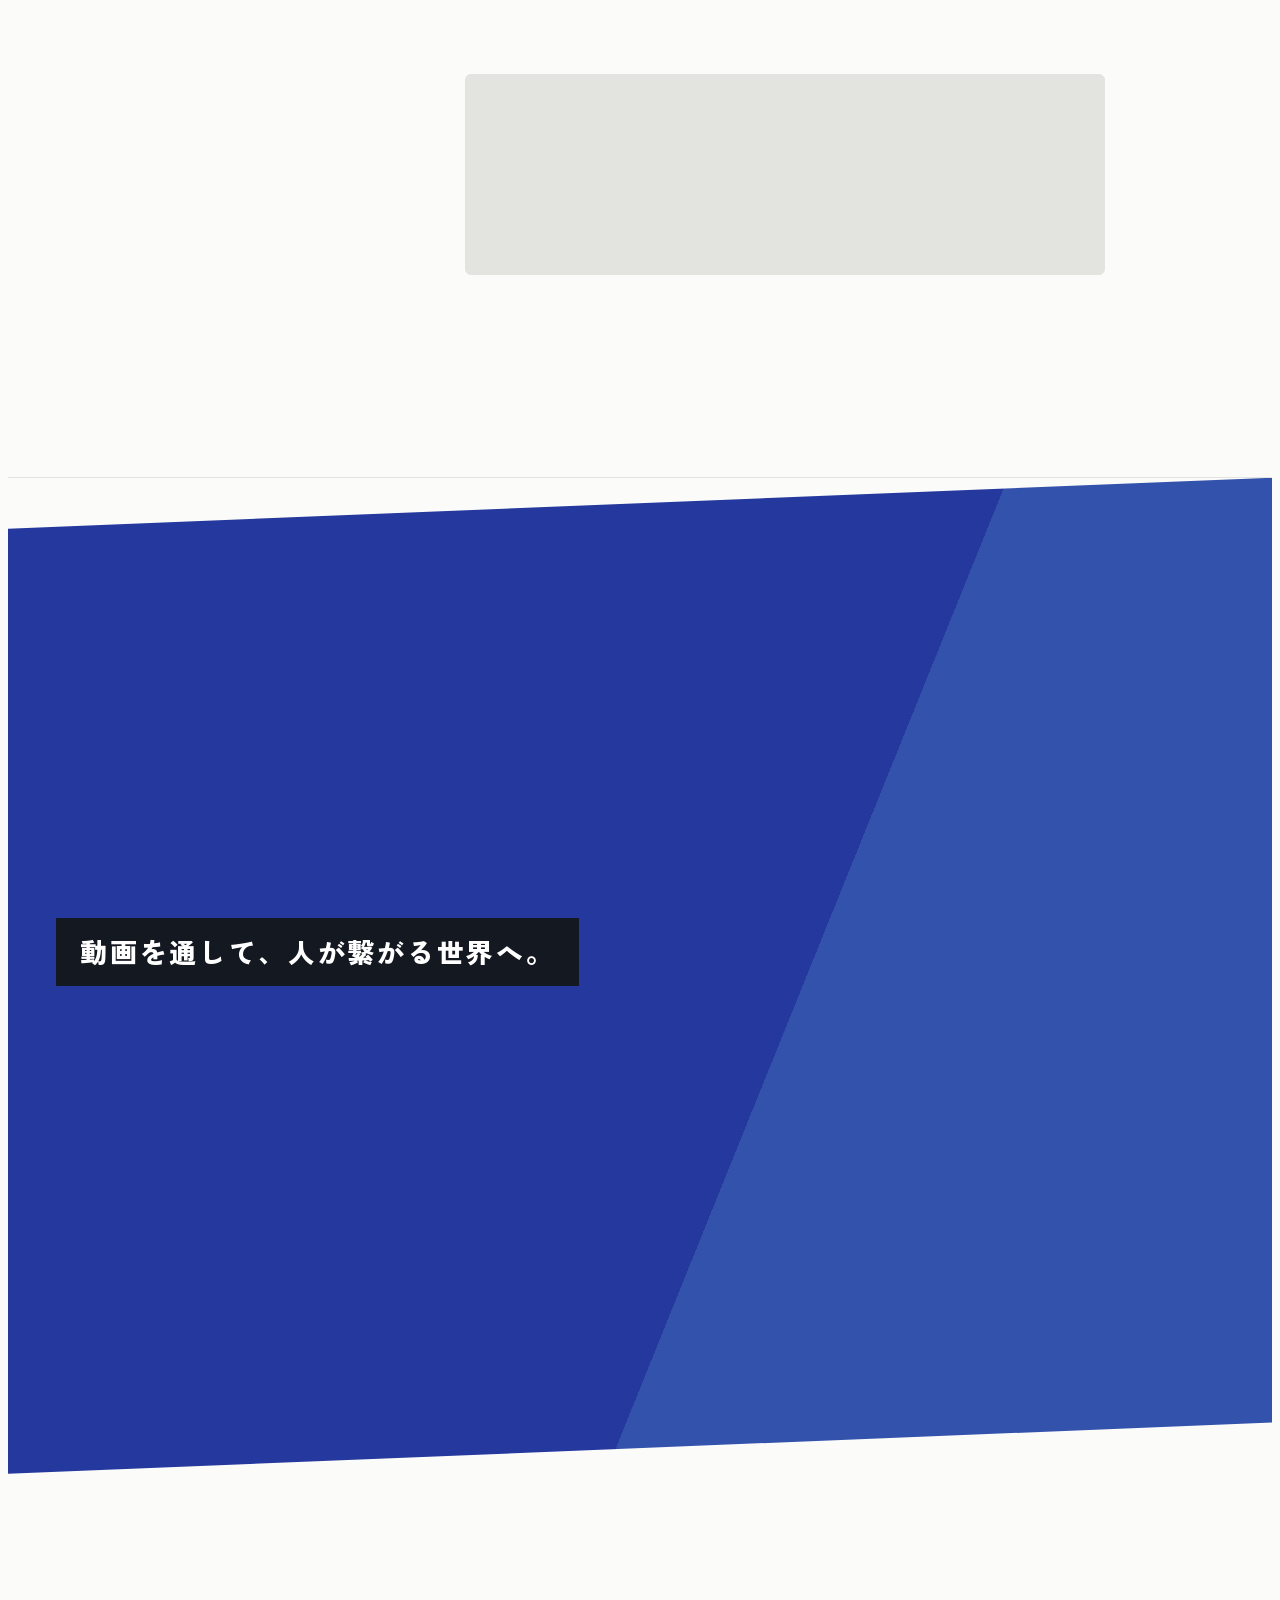
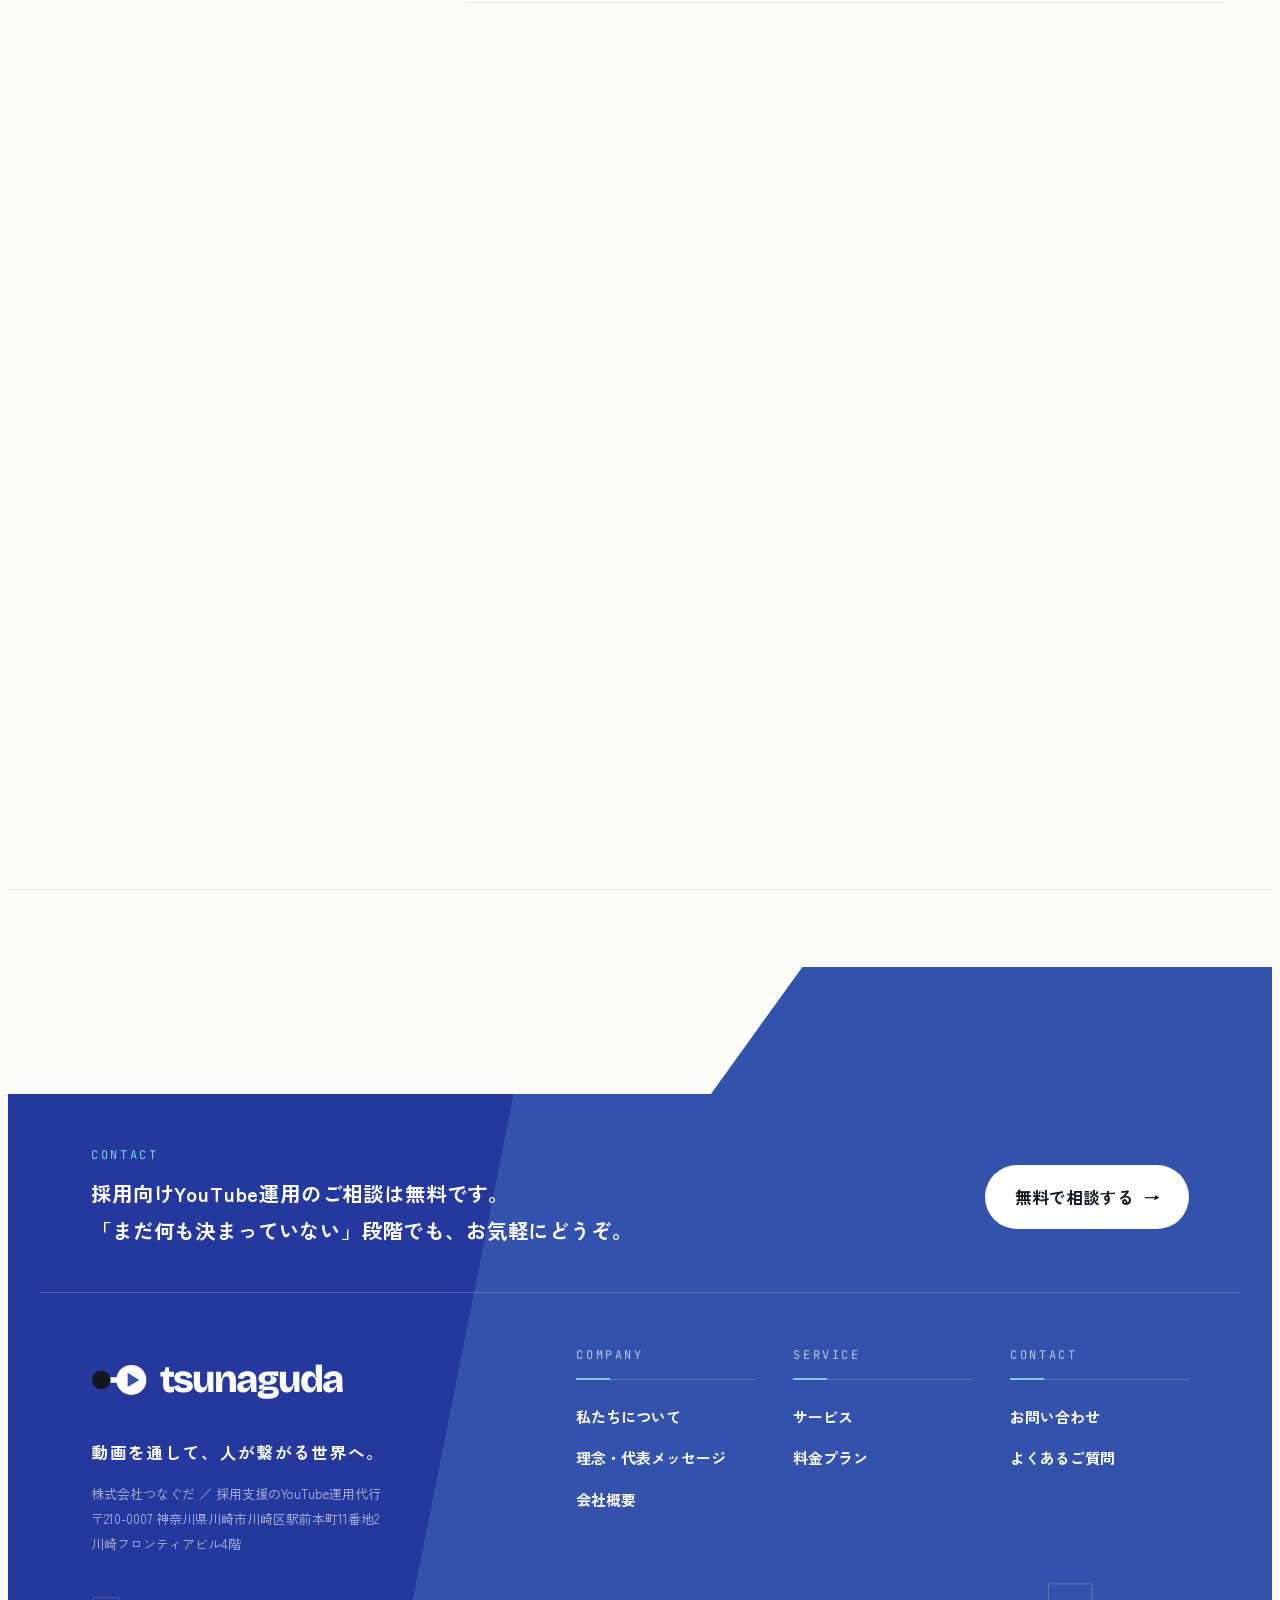
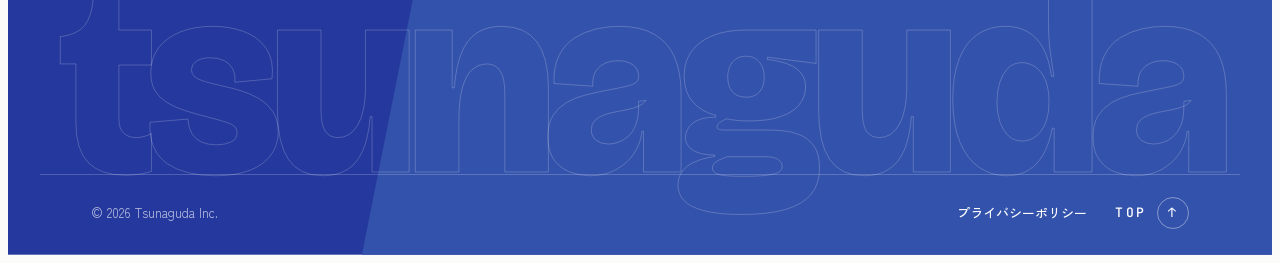
==== commit 65d9ac8c: "Remove works section, page and links Co-Authored-By: Claude Opus 5.5 <noreply@anthropic.com> Claude-" ====
--- a/index.html
+++ b/index.html
@@ -28,7 +28,7 @@
 <link rel="preconnect" href="https://fonts.googleapis.com">
 <link rel="preconnect" href="https://fonts.gstatic.com" crossorigin>
 <link rel="stylesheet" href="https://fonts.googleapis.com/css2?family=Bricolage+Grotesque:opsz,wght@12..96,400;12..96,600;12..96,800&family=Zen+Kaku+Gothic+New:wght@400;500;700;900&family=JetBrains+Mono:wght@400;500&display=swap">
-<link rel="stylesheet" href="assets/style.css?v=202610220633">
+<link rel="stylesheet" href="assets/style.css?v=202610290047">
 <script>document.documentElement.classList.add('js');try{var t=sessionStorage.getItem('pt');if(t){sessionStorage.removeItem('pt');document.documentElement.classList.add('seen','pt-in');window.__pt=t;}}catch(e){}</script>
 </head>
 <body>
@@ -62,7 +62,6 @@
       <a href="philosophy/">理念</a>
       <a href="service/">サービス</a>
       <a href="plan/">料金プラン</a>
-      <a href="works/">実績</a>
       <a href="company/">会社概要</a>
       <a class="btn" href="contact/">無料で<wbr>相談する<wbr> →</a>
     </nav>
@@ -83,7 +82,7 @@
           <p>採用に<wbr>つながる<wbr>YouTubeチャンネルを、<wbr>設計から<wbr>企画、<wbr>撮影・編集、<wbr>投稿、<wbr>分析まで<wbr>丸ごと<wbr>運用します。<wbr>求人票では<wbr>伝わらない<wbr>「人」と<wbr>「空気」を<wbr>、<wbr>動画で<wbr>届けます。</p>
           <div class="hero-cta">
             <a class="btn" href="contact/">無料で<wbr>相談する<wbr> →</a>
-            <a class="btn btn-ghost" href="works/">実績を<wbr>見る</a>
+            <a class="btn btn-ghost" href="service/">サービスを<wbr>見る</a>
           </div>
         </div>
         <a class="scroll" href="#home-about" style="text-decoration:none">Scroll ↓</a>
@@ -134,27 +133,6 @@
     </div>
   </section>
 
-  <div class="divider flip" aria-hidden="true"><svg viewBox="0 0 1440 300" preserveAspectRatio="xMidYMid slice"><polygon class="d-base" points="0,0 1440,0 1440,110 770,110 640,300 0,300"/><polygon class="d-st" points="300,0 560,0 380,300 120,300"/><g class="d-ln"><line x1="590" y1="0" x2="410" y2="300"/><line x1="640" y1="0" x2="460" y2="300"/><line x1="690" y1="0" x2="510" y2="300"/></g><polygon class="d-gh" points="1440,150 1440,300 1330,300"/></svg></div>
-  <section class="block" id="works">
-    <div class="wrap">
-      <div class="works-head">
-        <div class="sec-head"><div class="label">Works</div><h2 class="sec-title">Selected works</h2></div>
-        <p style="margin:0;color:var(--muted);max-width:28em">これまでに<wbr>運用・<wbr>制作を<wbr>お手伝いした<wbr>チャンネルと<wbr>動画です。</p>
-      </div>
-      <div class="stats">
-        <div><b>10<small>倍以上</small></b><span>担当した<wbr>アカウントで、<wbr>3か<wbr>月で<wbr>伸ばした<wbr>再生数</span></div>
-        <div><b>100<small>万円</small></b><span>教育系企業の<wbr>集客動画1本から<wbr>生まれた<wbr>売上</span></div>
-        <div><b>4<small>チーム</small></b><span>企画・撮影・台本・<wbr>編集の<wbr>制作体制</span></div>
-      </div>
-      <div class="works">
-        <a class="work" href="https://www.youtube.com/channel/UC2Y6CIbPFPupgk979OOxwng" target="_blank" rel="noopener"><div class="work-meta"><b>激動の<wbr>SNSマーケ会社の<wbr>日常</b><span>広告代理店 ／ YouTubeチャンネル運用</span></div><i class="work-arrow" aria-hidden="true">↗</i></a>
-        <a class="work" href="https://www.youtube.com/@ashimiru_official" target="_blank" rel="noopener"><div class="work-meta"><b>アシミル｜足を<wbr>診る<wbr>専門家</b><span>ヘルスケア ／ YouTubeチャンネル運用</span></div><i class="work-arrow" aria-hidden="true">↗</i></a>
-        <a class="work" href="https://www.youtube.com/@sekuteku_aiba2" target="_blank" rel="noopener"><div class="work-meta"><b>セクテク講師 相葉たつや</b><span>講座・教育 ／ YouTubeチャンネル運用</span></div><i class="work-arrow" aria-hidden="true">↗</i></a>
-      </div>
-      <div class="more"><a class="more-link" href="works/">実績を<wbr>すべて<wbr>見る<i aria-hidden="true">→</i></a></div>
-    </div>
-  </section>
-
 
 </main>
 
@@ -174,7 +152,7 @@
       </div>
       <nav class="ft-cols" aria-label="フッターメニュー">
         <div><p class="ft-h">COMPANY</p><a href="about/">私たちに<wbr>ついて</a><a href="philosophy/">理念・代表メッセージ</a><a href="company/">会社概要</a></div>
-        <div><p class="ft-h">SERVICE</p><a href="service/">サービス</a><a href="plan/">料金プラン</a><a href="works/">実績・事例紹介</a></div>
+        <div><p class="ft-h">SERVICE</p><a href="service/">サービス</a><a href="plan/">料金プラン</a></div>
         <div><p class="ft-h">CONTACT</p><a href="contact/">お問い合わせ</a><a href="service/#faq">よく<wbr>ある<wbr>ご質問</a></div>
       </nav>
     </div>
@@ -182,6 +160,6 @@
     <div class="ft-bot"><span>© 2026 Tsunaguda Inc.</span><a href="privacy/">プライバシーポリシー</a><a class="ft-top" href="#top">TOP <i aria-hidden="true">↑</i></a></div>
   </div>
 </footer>
-<script src="assets/main.js?v=202610220633"></script>
+<script src="assets/main.js?v=202610290047"></script>
 </body>
 </html>
